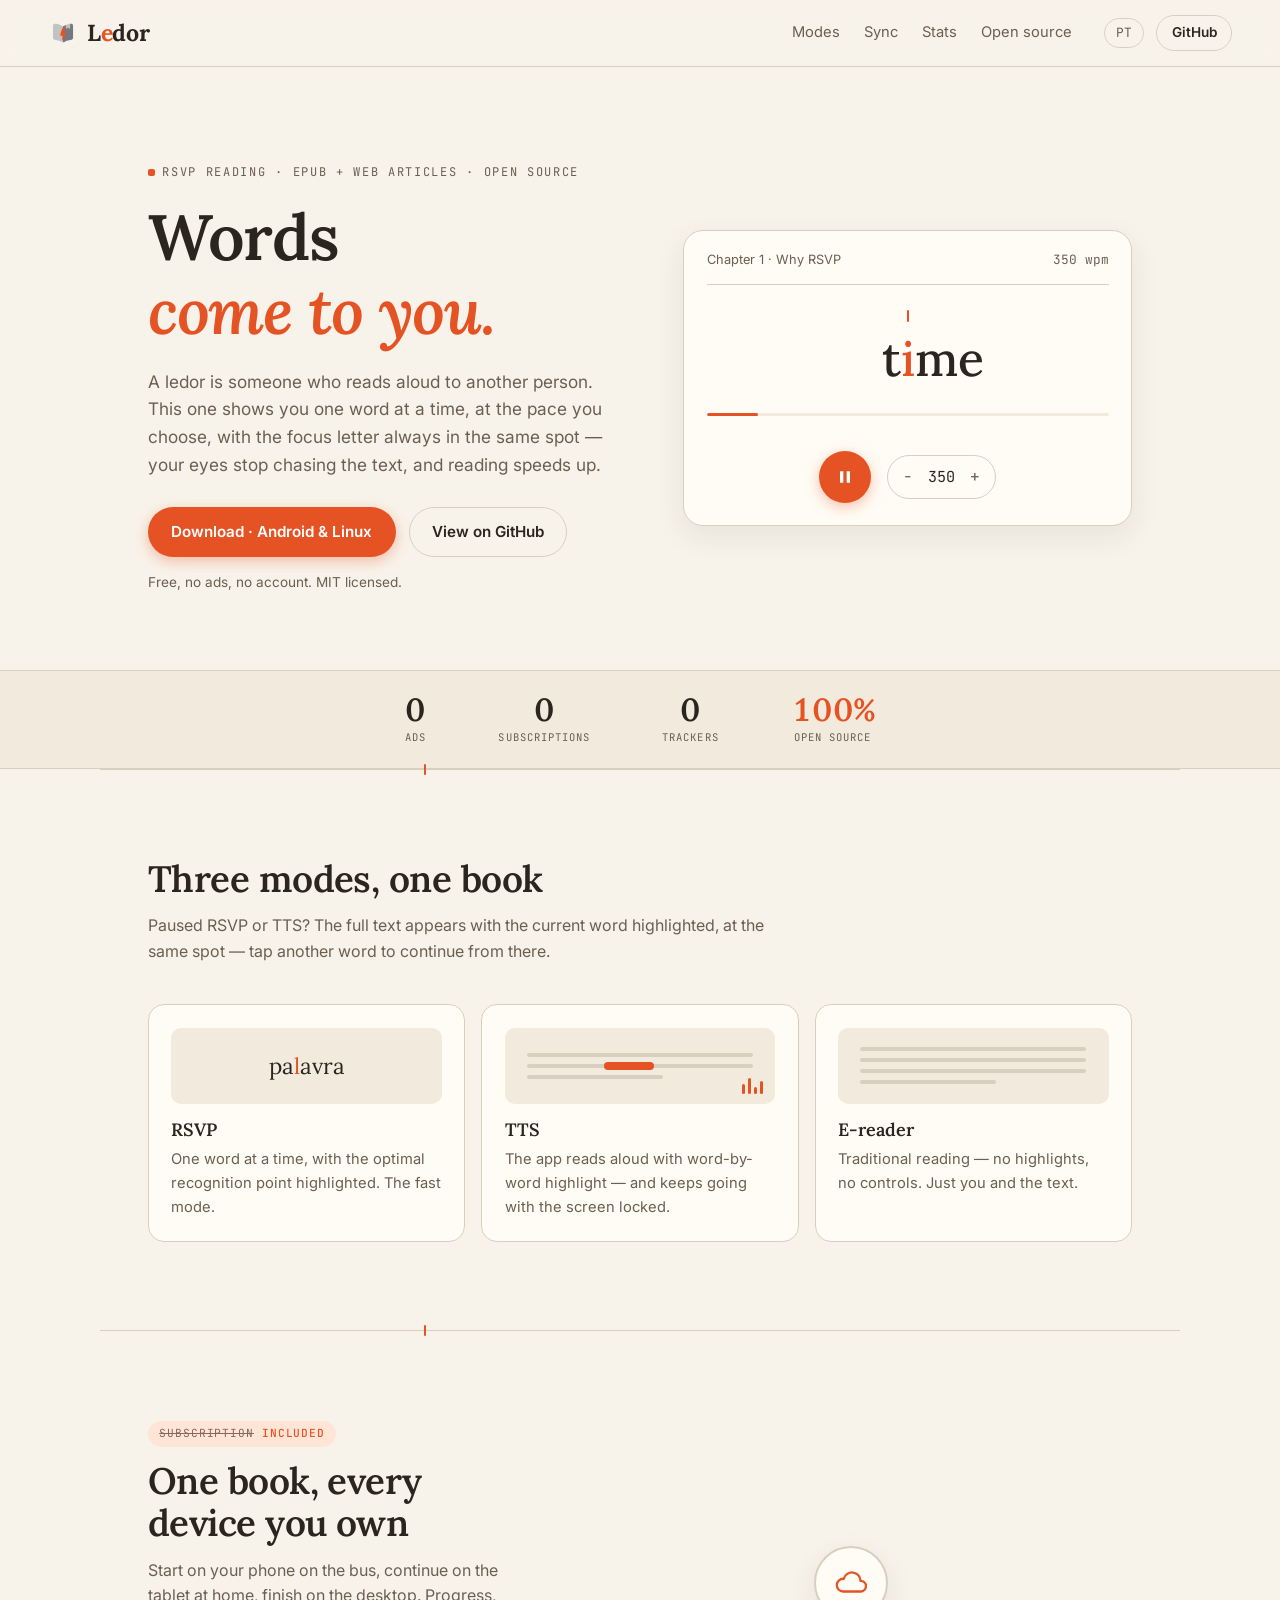
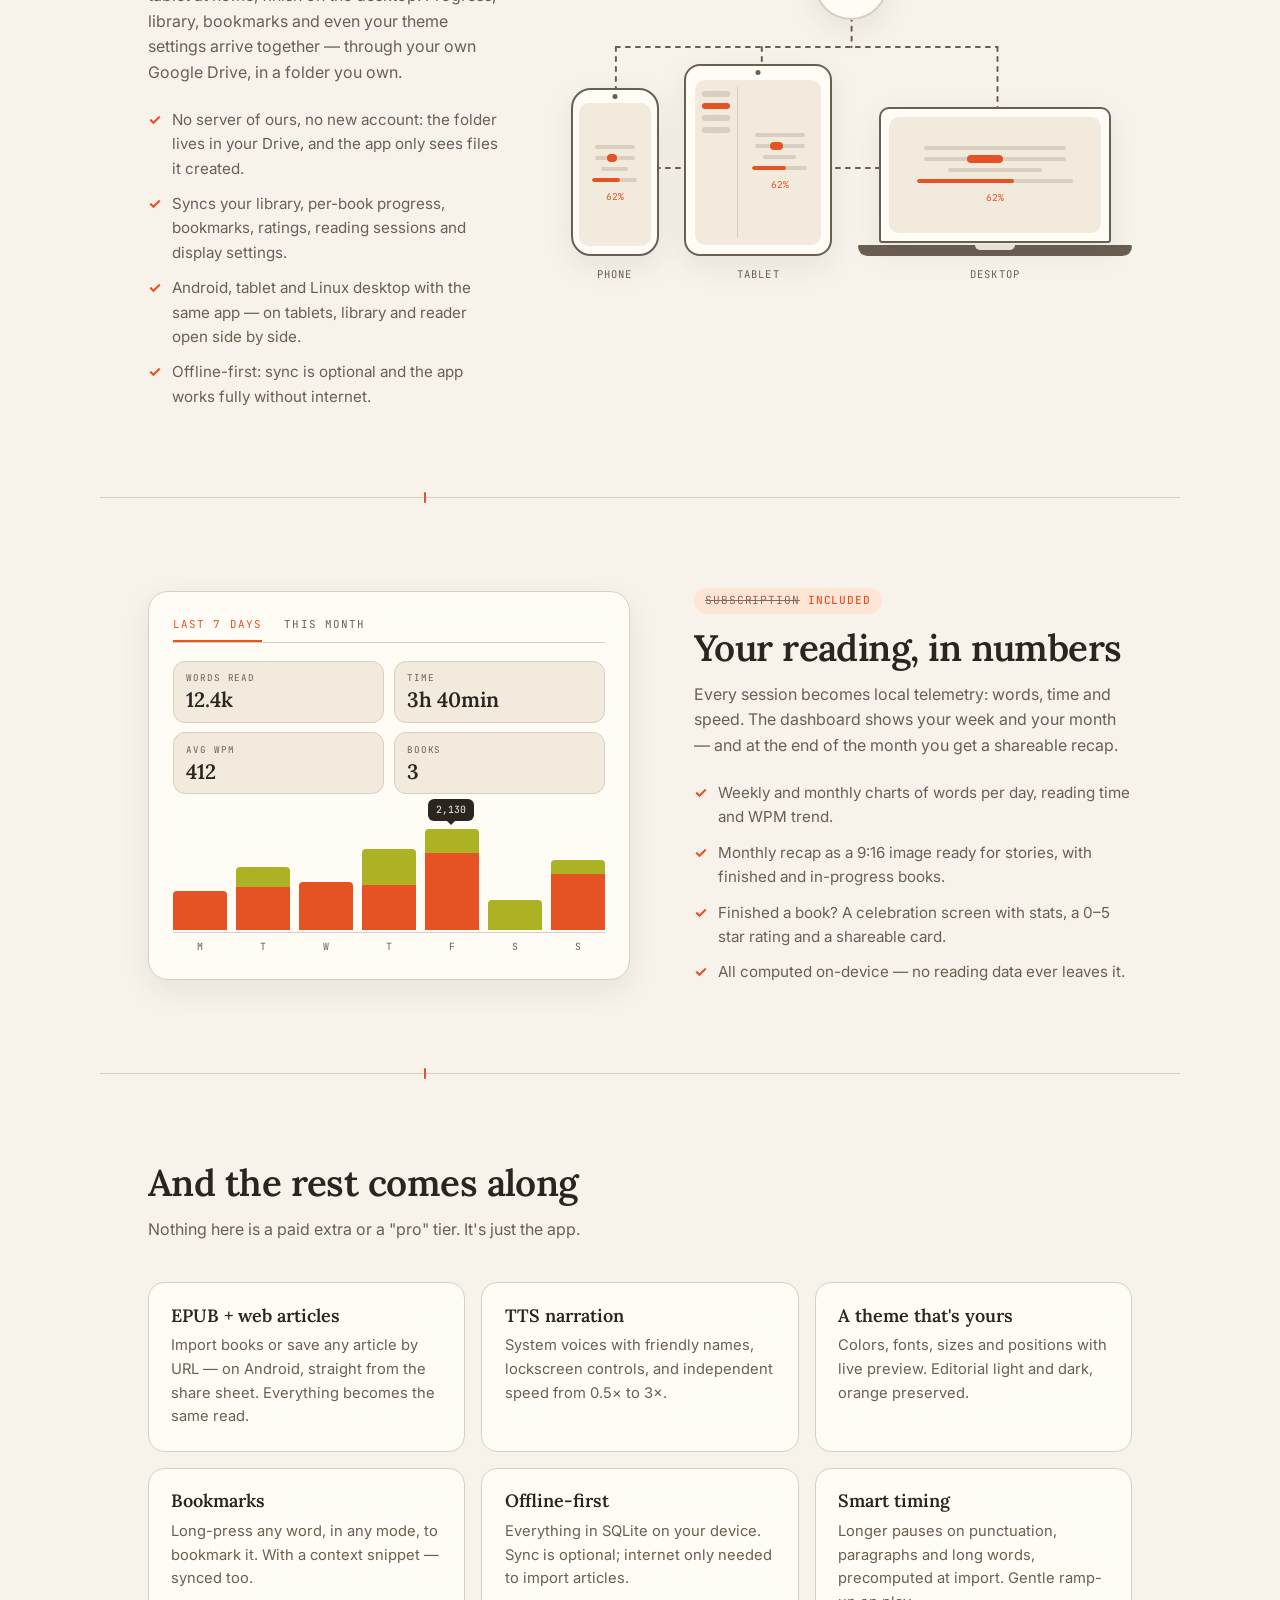
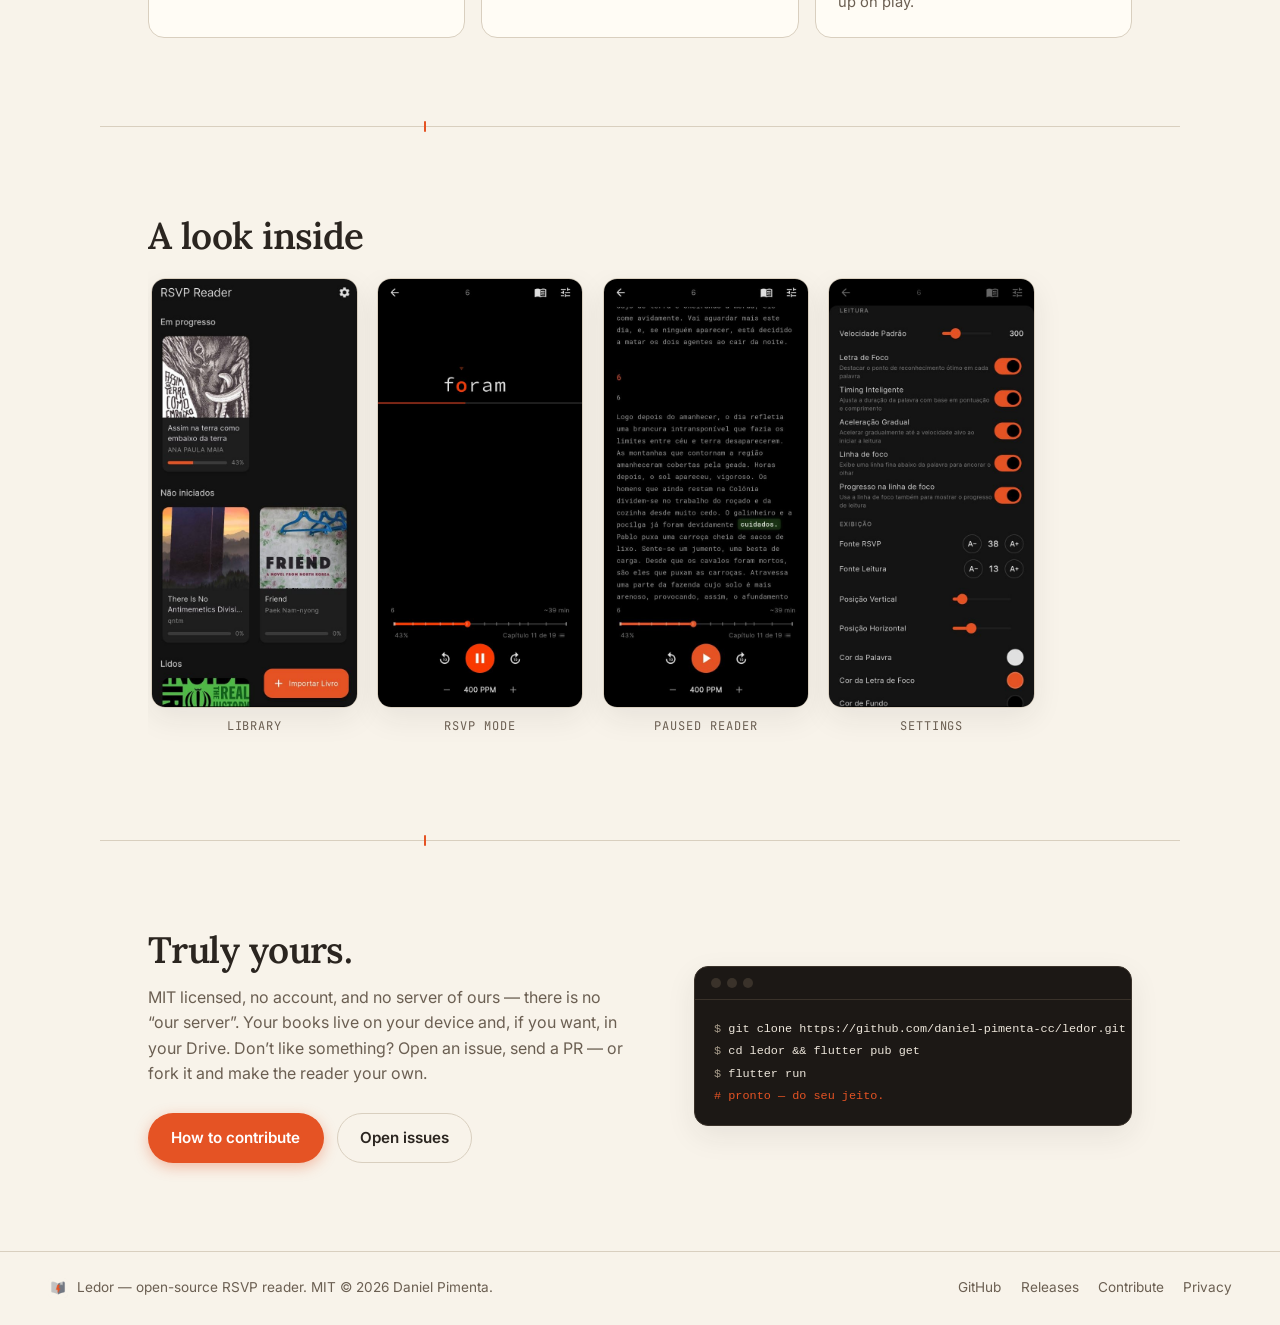
==== site/index.html @ d3babb55 "Drive sync nas builds de release + OAuth desktop próprio com landing page - release.yml injeta LEDOR" ====
<!DOCTYPE html>
<html lang="pt-BR">
<head>
  <meta charset="UTF-8">
  <meta name="viewport" content="width=device-width, initial-scale=1.0">
  <title>Ledor — as palavras vêm até você</title>
  <meta name="description" content="Leitor RSVP open source de EPUB e artigos web para Android e Linux. Sync entre aparelhos, estatísticas de leitura, TTS — grátis, MIT.">
  <meta property="og:title" content="Ledor — as palavras vêm até você">
  <meta property="og:description" content="Leitor RSVP open source de EPUB e artigos web. Sync, estatísticas, TTS — grátis, MIT.">
  <meta property="og:image" content="https://ledor.app/assets/rsvp-mode.jpg">
  <link rel="icon" type="image/png" href="assets/icon-192.png">
  <link rel="apple-touch-icon" href="assets/icon-192.png">
  <link rel="preconnect" href="https://fonts.googleapis.com">
  <link rel="preconnect" href="https://fonts.gstatic.com" crossorigin>
  <link href="https://fonts.googleapis.com/css2?family=Lora:ital,wght@0,400..700;1,400..700&family=Inter:wght@400..700&family=JetBrains+Mono:wght@400;500&display=swap" rel="stylesheet">
  <link rel="stylesheet" href="style.css">
</head>
<body>

<header class="nav">
  <a class="wordmark" href="#top" aria-label="Ledor">
    <img src="assets/icon-192.png" alt="" width="30" height="30">
    <span>L<span class="orp">e</span>dor</span>
  </a>
  <nav class="nav-links" aria-label="Seções">
    <a href="#modos" data-i18n="nav.modes">Modos</a>
    <a href="#sync" data-i18n="nav.sync">Sync</a>
    <a href="#stats" data-i18n="nav.stats">Estatísticas</a>
    <a href="#opensource" data-i18n="nav.oss">Open source</a>
  </nav>
  <div class="nav-actions">
    <button class="lang-toggle" id="lang-toggle" aria-label="Switch to English">EN</button>
    <a class="btn btn-ghost btn-sm" href="https://github.com/daniel-pimenta-cc/ledor">GitHub</a>
  </div>
</header>

<main id="top">

  <!-- ============ HERO ============ -->
  <section class="hero">
    <div class="hero-copy">
      <p class="eyebrow" data-i18n="hero.eyebrow">Leitura RSVP · EPUB + artigos web · código aberto</p>
      <h1 data-i18n-html="hero.title">As palavras <em>vêm até você.</em></h1>
      <p class="lead" data-i18n="hero.lead">Ledor é quem lê em voz alta para outra pessoa. Este aqui mostra uma palavra de cada vez, no ritmo que você escolher, com a letra de foco sempre no mesmo lugar — seus olhos param de perseguir o texto, e a leitura acelera.</p>
      <div class="cta-row">
        <a class="btn btn-primary" href="https://github.com/daniel-pimenta-cc/ledor/releases/latest" data-i18n="hero.download">Baixar · Android &amp; Linux</a>
        <a class="btn btn-ghost" href="https://github.com/daniel-pimenta-cc/ledor" data-i18n="hero.github">Ver no GitHub</a>
      </div>
      <p class="cta-note" data-i18n="hero.note">Grátis, sem anúncios, sem conta. Licença MIT.</p>
    </div>

    <div class="reader" aria-label="Demonstração de leitura RSVP">
      <div class="reader-top">
        <span data-i18n="reader.chapter">Capítulo 1 · Por que RSVP</span>
        <span class="reader-wpm mono"><span id="wpm-status">350</span> wpm</span>
      </div>
      <div class="word-stage">
        <div class="orp-tick" aria-hidden="true"></div>
        <div class="word" id="word" aria-live="off">
          <span class="w-pre">pala</span><span class="w-orp">v</span><span class="w-post">ras</span>
        </div>
        <div class="focus-line"><div class="focus-fill" id="focus-fill"></div></div>
      </div>
      <div class="reader-controls">
        <button class="play-btn" id="play-btn" aria-label="Pausar" data-playing="false">
          <svg class="ic-play" viewBox="0 0 24 24" width="20" height="20" aria-hidden="true"><path d="M8 5v14l11-7z" fill="currentColor"/></svg>
          <svg class="ic-pause" viewBox="0 0 24 24" width="20" height="20" aria-hidden="true"><path d="M6 5h4v14H6zM14 5h4v14h-4z" fill="currentColor"/></svg>
        </button>
        <div class="wpm-capsule mono">
          <button id="wpm-minus" aria-label="−25 wpm">−</button>
          <span id="wpm-value">350</span>
          <button id="wpm-plus" aria-label="+25 wpm">+</button>
        </div>
      </div>
    </div>
  </section>

  <div class="zero-strip" role="presentation">
    <div class="zero-item"><span class="zero-num">0</span><span class="zero-label mono" data-i18n="zero.1">anúncios</span></div>
    <div class="zero-item"><span class="zero-num">0</span><span class="zero-label mono" data-i18n="zero.2">assinaturas</span></div>
    <div class="zero-item"><span class="zero-num">0</span><span class="zero-label mono" data-i18n="zero.3">rastreadores</span></div>
    <div class="zero-item zero-hot"><span class="zero-num">100%</span><span class="zero-label mono" data-i18n="zero.4">código aberto</span></div>
  </div>

  <div class="orp-divider" aria-hidden="true"></div>

  <!-- ============ MODOS ============ -->
  <section id="modos" class="section">
    <h2 data-i18n="modes.title">Três modos, o mesmo livro</h2>
    <p class="section-lead" data-i18n="modes.lead">Pausou o RSVP ou o TTS? O texto completo aparece com a palavra atual destacada, no mesmo ponto — toque em outra palavra pra seguir dali.</p>
    <div class="grid grid-3">
      <div class="card">
        <div class="modeviz" aria-hidden="true"><span class="viz-word">pa<b>l</b>avra</span></div>
        <h3>RSVP</h3>
        <p data-i18n="modes.rsvp.d">Uma palavra por vez, com o ponto ótimo de reconhecimento em destaque. O modo rápido.</p>
      </div>
      <div class="card">
        <div class="modeviz" aria-hidden="true">
          <i class="viz-line"></i><i class="viz-line has-pill"></i><i class="viz-line short"></i>
          <span class="viz-eq"><i></i><i></i><i></i><i></i></span>
        </div>
        <h3>TTS</h3>
        <p data-i18n="modes.tts.d">O app lê em voz alta com highlight sincronizado palavra a palavra — e segue com a tela bloqueada.</p>
      </div>
      <div class="card">
        <div class="modeviz" aria-hidden="true">
          <i class="viz-line"></i><i class="viz-line"></i><i class="viz-line"></i><i class="viz-line short"></i>
        </div>
        <h3>E-reader</h3>
        <p data-i18n="modes.ereader.d">Leitura tradicional, sem destaques nem controles. Só você e o texto.</p>
      </div>
    </div>
  </section>

  <div class="orp-divider" aria-hidden="true"></div>

  <!-- ============ SYNC / MULTIPLATAFORMA ============ -->
  <section id="sync" class="section">
    <div class="split">
      <div class="split-copy">
        <span class="tag mono"><s data-i18n="tag.strike">assinatura</s> <em data-i18n="tag.rest">incluso</em></span>
        <h2 data-i18n="sync.h">Um livro, todos os seus aparelhos</h2>
        <p class="section-lead" data-i18n="sync.lead">Comece no celular no ônibus, continue no tablet em casa, termine no desktop. Progresso, biblioteca, marcadores e até suas configurações de tema chegam juntos — pelo seu Google Drive, numa pasta que é sua.</p>
        <ul class="checklist">
          <li data-i18n="sync.li1">Sem servidor nosso, sem conta nova: a pasta fica no seu Drive, e o app só enxerga arquivos que ele mesmo criou.</li>
          <li data-i18n="sync.li2">Sincroniza biblioteca, progresso por livro, marcadores, notas, sessões de leitura e configurações de exibição.</li>
          <li data-i18n="sync.li3">Android, tablet e Linux desktop com o mesmo app — em tablet, biblioteca e leitor abrem lado a lado.</li>
          <li data-i18n="sync.li4">Offline-first: o sync é opcional e o app funciona 100% sem internet.</li>
        </ul>
      </div>
      <div class="split-viz devices" aria-hidden="true">
        <div class="d-scene">
          <svg class="d-net" viewBox="0 0 100 100" preserveAspectRatio="none">
            <line x1="8" y1="30" x2="76" y2="30"/>
            <line x1="50" y1="21" x2="50" y2="30"/>
            <line x1="8" y1="30" x2="8" y2="47"/>
            <line x1="34" y1="30" x2="34" y2="40"/>
            <line x1="76" y1="30" x2="76" y2="56"/>
            <line x1="8" y1="66" x2="76" y2="66"/>
          </svg>
          <span class="d-hub">
            <svg class="d-cloud" viewBox="0 0 24 24" width="34" height="34"><path d="M19 18H6.5a4.5 4.5 0 1 1 .4-8.98A6 6 0 0 1 18.7 10.5 3.75 3.75 0 0 1 19 18z" fill="none" stroke="currentColor" stroke-width="1.6" stroke-linejoin="round"/></svg>
          </span>
          <div class="device-row">
            <div class="d-item">
              <div class="device device-phone">
                <i class="d-cam"></i>
                <div class="d-screen">
                  <i class="s-line"></i>
                  <i class="s-line hl"></i>
                  <i class="s-line short"></i>
                  <div class="d-progress"><i></i></div>
                  <span class="d-pct mono">62%</span>
                </div>
              </div>
              <span class="d-name mono" data-i18n="sync.d1">celular</span>
            </div>
            <div class="d-item">
              <div class="device device-tablet">
                <i class="d-cam"></i>
                <div class="d-screen d-split">
                  <div class="d-list"><i></i><i></i><i></i><i></i></div>
                  <div class="d-main">
                    <i class="s-line"></i>
                    <i class="s-line hl"></i>
                    <i class="s-line short"></i>
                    <div class="d-progress"><i></i></div>
                    <span class="d-pct mono">62%</span>
                  </div>
                </div>
              </div>
              <span class="d-name mono" data-i18n="sync.d2">tablet</span>
            </div>
            <div class="d-item">
              <div class="device device-laptop">
                <div class="d-screen">
                  <i class="s-line"></i>
                  <i class="s-line hl"></i>
                  <i class="s-line short"></i>
                  <div class="d-progress"><i></i></div>
                  <span class="d-pct mono">62%</span>
                </div>
              </div>
              <i class="d-base"></i>
              <span class="d-name mono" data-i18n="sync.d3">desktop</span>
            </div>
          </div>
        </div>
      </div>
    </div>
  </section>

  <div class="orp-divider" aria-hidden="true"></div>

  <!-- ============ READING STATS ============ -->
  <section id="stats" class="section">
    <div class="split split-flip">
      <div class="split-copy">
        <span class="tag mono"><s data-i18n="tag.strike">assinatura</s> <em data-i18n="tag.rest">incluso</em></span>
        <h2 data-i18n="stats.h">Sua leitura, em números</h2>
        <p class="section-lead" data-i18n="stats.lead">Cada sessão vira telemetria local: palavras, tempo e velocidade. O dashboard mostra sua semana e seu mês — e no fim do mês você ganha um recap compartilhável, estilo retrospectiva.</p>
        <ul class="checklist">
          <li data-i18n="stats.li1">Gráficos semanais e mensais de palavras por dia, tempo de leitura e tendência de WPM.</li>
          <li data-i18n="stats.li2">Recap mensal em imagem 9:16 pronta pra stories, com livros terminados e em andamento.</li>
          <li data-i18n="stats.li3">Terminou um livro? Tela de celebração com estatísticas, nota de 0 a 5 estrelas e card compartilhável.</li>
          <li data-i18n="stats.li4">Tudo calculado no aparelho — nenhum dado de leitura sai dele.</li>
        </ul>
      </div>
      <div class="split-viz statsviz" aria-hidden="true">
        <div class="sv-tabs mono">
          <span class="sv-tab active" data-i18n="stats.tab1">Últimos 7 dias</span>
          <span class="sv-tab" data-i18n="stats.tab2">Este mês</span>
        </div>
        <div class="sv-tiles">
          <div class="sv-tile"><span class="sv-label mono" data-i18n="stats.t1">Palavras lidas</span><span class="sv-value" data-i18n="stats.v1">12,4k</span></div>
          <div class="sv-tile"><span class="sv-label mono" data-i18n="stats.t2">Tempo</span><span class="sv-value">3h 40min</span></div>
          <div class="sv-tile"><span class="sv-label mono" data-i18n="stats.t3">WPM médio</span><span class="sv-value">412</span></div>
          <div class="sv-tile"><span class="sv-label mono" data-i18n="stats.t4">Livros</span><span class="sv-value">3</span></div>
        </div>
        <div class="chart">
          <span class="c-bubble mono" data-i18n="stats.peak">2.130</span>
          <i></i><i></i><i></i><i></i><i></i><i></i><i></i>
        </div>
        <div class="c-days mono">
          <span data-i18n="stats.day1">S</span><span data-i18n="stats.day2">T</span><span data-i18n="stats.day3">Q</span><span data-i18n="stats.day4">Q</span><span data-i18n="stats.day5">S</span><span data-i18n="stats.day6">S</span><span data-i18n="stats.day7">D</span>
        </div>
      </div>
    </div>
  </section>

  <div class="orp-divider" aria-hidden="true"></div>

  <!-- ============ RECURSOS ============ -->
  <section id="recursos" class="section">
    <h2 data-i18n="feat.title">E o resto vem junto</h2>
    <p class="section-lead" data-i18n="feat.lead">Nada aqui é extra pago ou "pro". É só o app.</p>
    <div class="grid grid-3">
      <div class="card">
        <h3 data-i18n="feat.import.t">EPUB + artigos web</h3>
        <p data-i18n="feat.import.d">Importe livros ou salve qualquer artigo por URL — no Android, direto pelo share sheet. Tudo vira a mesma leitura.</p>
      </div>
      <div class="card">
        <h3 data-i18n="feat.tts.t">Narração TTS</h3>
        <p data-i18n="feat.tts.d">Vozes do sistema com nomes amigáveis, controles na tela de bloqueio e velocidade independente de 0,5× a 3×.</p>
      </div>
      <div class="card">
        <h3 data-i18n="feat.theme.t">Tema totalmente seu</h3>
        <p data-i18n="feat.theme.d">Cores, fontes, tamanhos e posições com preview ao vivo. Claro e escuro editoriais, laranja preservado.</p>
      </div>
      <div class="card">
        <h3 data-i18n="feat.marks.t">Marcadores</h3>
        <p data-i18n="feat.marks.d">Segure qualquer palavra, em qualquer modo, para marcar. Com trecho de contexto — e sincronizados também.</p>
      </div>
      <div class="card">
        <h3 data-i18n="feat.offline.t">Offline-first</h3>
        <p data-i18n="feat.offline.d">Tudo em SQLite no seu aparelho. Sync é opcional; internet, só para importar artigos.</p>
      </div>
      <div class="card">
        <h3 data-i18n="feat.timing.t">Timing inteligente</h3>
        <p data-i18n="feat.timing.d">Pausas maiores em pontuação, parágrafos e palavras longas, pré-computadas no import. Ramp-up suave ao dar play.</p>
      </div>
    </div>
  </section>

  <div class="orp-divider" aria-hidden="true"></div>

  <!-- ============ TELAS ============ -->
  <section id="telas" class="section">
    <h2 data-i18n="shots.title">Por dentro</h2>
    <div class="shots">
      <figure>
        <img src="assets/library.jpg" alt="Tela da biblioteca do Ledor" loading="lazy" width="540" height="1130">
        <figcaption class="mono" data-i18n="shots.1">Biblioteca</figcaption>
      </figure>
      <figure>
        <img src="assets/rsvp-mode.jpg" alt="Modo RSVP com palavra única e letra de foco em laranja" loading="lazy" width="540" height="1130">
        <figcaption class="mono" data-i18n="shots.2">Modo RSVP</figcaption>
      </figure>
      <figure>
        <img src="assets/scroll-mode.jpg" alt="Texto completo com a palavra atual destacada" loading="lazy" width="540" height="1130">
        <figcaption class="mono" data-i18n="shots.3">Leitor pausado</figcaption>
      </figure>
      <figure>
        <img src="assets/settings.jpg" alt="Painel de configurações de exibição" loading="lazy" width="540" height="1130">
        <figcaption class="mono" data-i18n="shots.4">Configurações</figcaption>
      </figure>
    </div>
  </section>

  <div class="orp-divider" aria-hidden="true"></div>

  <!-- ============ OPEN SOURCE ============ -->
  <section id="opensource" class="section">
    <div class="oss">
      <div class="oss-copy">
        <h2 data-i18n="oss.title">É seu, de verdade.</h2>
        <p class="section-lead" data-i18n="oss.lead">Licença MIT, sem conta e sem servidor nosso — não existe “nosso servidor”. Seus livros ficam no seu aparelho e, se você quiser, no seu Drive. Não gostou de algo? Abra uma issue, mande um PR — ou faça um fork e deixe o leitor com a sua cara.</p>
        <div class="cta-row">
          <a class="btn btn-primary" href="https://github.com/daniel-pimenta-cc/ledor/blob/main/CONTRIBUTING.md" data-i18n="oss.contribute">Como contribuir</a>
          <a class="btn btn-ghost" href="https://github.com/daniel-pimenta-cc/ledor/issues" data-i18n="oss.issues">Issues abertas</a>
        </div>
      </div>
      <div class="terminal mono" aria-hidden="true">
        <div class="terminal-bar"><i></i><i></i><i></i></div>
        <pre><span class="t-dim">$</span> git clone https://github.com/daniel-pimenta-cc/ledor.git
<span class="t-dim">$</span> cd ledor &amp;&amp; flutter pub get
<span class="t-dim">$</span> flutter run
<span class="t-accent"># pronto — do seu jeito.</span></pre>
      </div>
    </div>
  </section>

</main>

<footer class="footer">
  <span class="footer-brand">
    <img src="assets/icon-192.png" alt="" width="20" height="20">
    <span data-i18n="footer.tagline">Ledor — leitor RSVP de código aberto. MIT © 2026 Daniel Pimenta.</span>
  </span>
  <nav class="footer-links" aria-label="Links">
    <a href="https://github.com/daniel-pimenta-cc/ledor">GitHub</a>
    <a href="https://github.com/daniel-pimenta-cc/ledor/releases" data-i18n="footer.releases">Releases</a>
    <a href="https://github.com/daniel-pimenta-cc/ledor/blob/main/CONTRIBUTING.md" data-i18n="footer.contribute">Contribuir</a>
    <a href="privacy/" data-i18n="footer.privacy">Privacidade</a>
  </nav>
</footer>

<script src="main.js"></script>
</body>
</html>
---- site/style.css ----
/* Ledor promo site — tokens espelham lib/core/theme/app_colors.dart */

:root {
  --paper: #F8F3EA;
  --surface: #FFFCF5;
  --surface-2: #F1EADD;
  --ink: #2B2520;
  --muted: #6B5F52;
  --line: #D9CFBF;
  --accent: #E55324;
  --accent-soft: #FFE5D6;
  --on-accent-soft: #3B1607;
  --shadow: 0 10px 30px rgba(43, 37, 32, 0.08);
}

@media (prefers-color-scheme: dark) {
  :root {
    --paper: #15120F;
    --surface: #1C1815;
    --surface-2: #241E19;
    --ink: #EDE6DB;
    --muted: #A69B8A;
    --line: #3A322A;
    --accent-soft: #472014;
    --on-accent-soft: #FFD9C8;
    --shadow: 0 10px 30px rgba(0, 0, 0, 0.35);
  }
}

* { margin: 0; padding: 0; box-sizing: border-box; }

html { scroll-behavior: smooth; }

body {
  font-family: 'Inter', system-ui, sans-serif;
  background: var(--paper);
  color: var(--ink);
  line-height: 1.6;
  -webkit-font-smoothing: antialiased;
}

.mono { font-family: 'JetBrains Mono', monospace; }

h1, h2, h3 { font-family: 'Lora', Georgia, serif; font-weight: 600; line-height: 1.15; }

a { color: inherit; }

:focus-visible { outline: 2px solid var(--accent); outline-offset: 3px; border-radius: 4px; }

/* ---------- nav ---------- */

.nav {
  position: sticky;
  top: 0;
  z-index: 10;
  display: flex;
  align-items: center;
  gap: 2rem;
  padding: 0.9rem clamp(1rem, 4vw, 3rem);
  background: color-mix(in srgb, var(--paper) 85%, transparent);
  backdrop-filter: blur(10px);
  border-bottom: 1px solid var(--line);
}

.wordmark {
  display: flex;
  align-items: center;
  gap: 0.55rem;
  font-family: 'Lora', Georgia, serif;
  font-weight: 700;
  font-size: 1.45rem;
  text-decoration: none;
  letter-spacing: -0.01em;
}

.wordmark img { display: block; }

.orp { color: var(--accent); }

.nav-links {
  display: flex;
  gap: 1.5rem;
  margin-left: auto;
}

.nav-links a {
  text-decoration: none;
  font-size: 0.92rem;
  color: var(--muted);
}

.nav-links a:hover { color: var(--ink); }

.nav-actions { display: flex; gap: 0.75rem; align-items: center; }

.lang-toggle {
  font-family: 'JetBrains Mono', monospace;
  font-size: 0.8rem;
  padding: 0.35rem 0.7rem;
  border: 1px solid var(--line);
  border-radius: 999px;
  background: transparent;
  color: var(--muted);
  cursor: pointer;
}

.lang-toggle:hover { color: var(--accent); border-color: var(--accent); }

/* ---------- buttons ---------- */

.btn {
  display: inline-block;
  padding: 0.75rem 1.4rem;
  border-radius: 999px;
  text-decoration: none;
  font-weight: 600;
  font-size: 0.95rem;
  border: 1px solid transparent;
  transition: transform 120ms ease, box-shadow 120ms ease;
}

.btn:hover { transform: translateY(-1px); }

.btn-primary {
  background: var(--accent);
  color: #fff;
  box-shadow: 0 4px 14px rgba(229, 83, 36, 0.35);
}

.btn-ghost { border-color: var(--line); color: var(--ink); }

.btn-ghost:hover { border-color: var(--accent); color: var(--accent); }

.btn-sm { padding: 0.4rem 0.9rem; font-size: 0.85rem; }

/* ---------- hero ---------- */

.hero {
  max-width: 1080px;
  margin: 0 auto;
  padding: clamp(3rem, 8vw, 6rem) clamp(1rem, 4vw, 3rem) clamp(3rem, 6vw, 5rem);
  display: grid;
  grid-template-columns: 1.05fr 1fr;
  gap: clamp(2rem, 5vw, 4rem);
  align-items: center;
}

.eyebrow {
  font-family: 'JetBrains Mono', monospace;
  font-size: 0.75rem;
  text-transform: uppercase;
  letter-spacing: 0.14em;
  color: var(--muted);
  margin-bottom: 1.2rem;
}

.eyebrow::before {
  content: "";
  display: inline-block;
  width: 0.6em;
  height: 0.6em;
  border-radius: 2px;
  background: var(--accent);
  margin-right: 0.6em;
  vertical-align: baseline;
}

.hero h1 {
  font-size: clamp(2.5rem, 6vw, 4rem);
  letter-spacing: -0.02em;
  margin-bottom: 1.2rem;
  text-wrap: balance;
}

.hero h1 em { font-style: italic; color: var(--accent); }

.lead { font-size: 1.08rem; color: var(--muted); max-width: 34rem; }

.cta-row { display: flex; gap: 0.8rem; flex-wrap: wrap; margin-top: 1.8rem; }

.cta-note {
  font-size: 0.85rem;
  color: var(--muted);
  margin-top: 0.9rem;
}

/* ---------- reader demo ---------- */

.reader {
  background: var(--surface);
  border: 1px solid var(--line);
  border-radius: 20px;
  box-shadow: var(--shadow);
  padding: 1.2rem 1.4rem 1.4rem;
}

.reader-top {
  display: flex;
  justify-content: space-between;
  align-items: baseline;
  font-size: 0.8rem;
  color: var(--muted);
  border-bottom: 1px solid var(--line);
  padding-bottom: 0.8rem;
}

.reader-wpm { font-variant-numeric: tabular-nums; }

.word-stage {
  position: relative;
  padding: 3rem 0 0;
  margin-bottom: 2.2rem;
}

.orp-tick {
  position: absolute;
  top: 1.6rem;
  left: 50%;
  transform: translateX(-50%);
  width: 2px;
  height: 12px;
  background: var(--accent);
  border-radius: 1px;
}

.word {
  display: grid;
  grid-template-columns: 1fr auto 1fr;
  font-family: 'Lora', Georgia, serif;
  font-weight: 500;
  font-size: clamp(2.2rem, 4.5vw, 3rem);
  line-height: 1.1;
  min-height: 1.2em;
  white-space: pre;
}

.w-pre { text-align: right; }
.w-orp { color: var(--accent); }
.w-post { text-align: left; }

.focus-line {
  height: 3px;
  margin-top: 1.4rem;
  background: var(--surface-2);
  border-radius: 999px;
  overflow: hidden;
}

.focus-fill {
  height: 100%;
  width: 0%;
  background: var(--accent);
  border-radius: 999px;
}

.reader-controls {
  display: flex;
  align-items: center;
  justify-content: center;
  gap: 1rem;
}

.play-btn {
  width: 52px;
  height: 52px;
  border-radius: 50%;
  border: none;
  background: var(--accent);
  color: #fff;
  cursor: pointer;
  display: grid;
  place-items: center;
  box-shadow: 0 4px 14px rgba(229, 83, 36, 0.35);
}

.play-btn:hover { filter: brightness(1.08); }

.play-btn[data-playing="true"] .ic-play { display: none; }
.play-btn[data-playing="false"] .ic-pause { display: none; }

.wpm-capsule {
  display: flex;
  align-items: center;
  border: 1px solid var(--line);
  border-radius: 999px;
  overflow: hidden;
}

.wpm-capsule button {
  font: inherit;
  background: transparent;
  border: none;
  color: var(--muted);
  padding: 0.5rem 0.9rem;
  cursor: pointer;
  font-size: 1rem;
}

.wpm-capsule button:hover { color: var(--accent); background: var(--surface-2); }

.wpm-capsule span {
  min-width: 3.2ch;
  text-align: center;
  font-size: 0.95rem;
  font-variant-numeric: tabular-nums;
}

/* ---------- zero strip ---------- */

.zero-strip {
  display: flex;
  justify-content: center;
  gap: clamp(1.5rem, 6vw, 4.5rem);
  flex-wrap: wrap;
  padding: 1.4rem clamp(1rem, 4vw, 3rem);
  background: var(--surface-2);
  border-top: 1px solid var(--line);
  border-bottom: 1px solid var(--line);
}

.zero-item {
  display: flex;
  flex-direction: column;
  align-items: center;
  gap: 0.2rem;
}

.zero-num {
  font-family: 'Lora', Georgia, serif;
  font-weight: 600;
  font-size: clamp(1.4rem, 2.6vw, 2rem);
  line-height: 1;
  font-variant-numeric: tabular-nums;
}

.zero-label {
  font-size: 0.66rem;
  color: var(--muted);
  letter-spacing: 0.1em;
  text-transform: uppercase;
}

.zero-hot .zero-num { color: var(--accent); }

/* ---------- dividers: focus line com tick no ORP (~30%) ---------- */

.orp-divider {
  max-width: 1080px;
  margin: 0 auto;
  height: 1px;
  background: var(--line);
  position: relative;
}

.orp-divider::after {
  content: "";
  position: absolute;
  left: 30%;
  top: -5px;
  width: 2px;
  height: 11px;
  background: var(--accent);
  border-radius: 1px;
}

/* ---------- sections ---------- */

.section {
  max-width: 1080px;
  margin: 0 auto;
  padding: clamp(3rem, 7vw, 5.5rem) clamp(1rem, 4vw, 3rem);
}

.section h2 {
  font-size: clamp(1.7rem, 3.5vw, 2.3rem);
  letter-spacing: -0.015em;
  margin-bottom: 0.8rem;
}

.section-lead { color: var(--muted); max-width: 40rem; margin-bottom: 2.5rem; }

.grid { display: grid; gap: 1rem; }

.grid-3 { grid-template-columns: repeat(3, 1fr); }

.grid-4 { grid-template-columns: repeat(4, 1fr); }

.card {
  background: var(--surface);
  border: 1px solid var(--line);
  border-radius: 16px;
  padding: 1.4rem;
  transition: border-color 150ms ease, transform 150ms ease;
}

.card:hover { border-color: var(--accent); transform: translateY(-2px); }

.card h3 { font-size: 1.12rem; margin-bottom: 0.5rem; }

.card p { font-size: 0.92rem; color: var(--muted); }

.tag {
  display: inline-block;
  font-size: 0.7rem;
  text-transform: uppercase;
  letter-spacing: 0.08em;
  background: var(--accent-soft);
  color: var(--on-accent-soft);
  border-radius: 999px;
  padding: 0.25rem 0.7rem;
  margin-bottom: 0.8rem;
}

.tag s { opacity: 0.6; }

.tag em { font-style: normal; color: var(--accent); font-weight: 500; }

/* ---------- mode viz ---------- */

.modeviz {
  height: 76px;
  background: var(--surface-2);
  border-radius: 10px;
  margin-bottom: 1rem;
  display: flex;
  flex-direction: column;
  justify-content: center;
  align-items: center;
  gap: 7px;
  padding: 0 1.4rem;
  position: relative;
}

.viz-word {
  font-family: 'Lora', Georgia, serif;
  font-size: 1.4rem;
}

.viz-word b { color: var(--accent); font-weight: inherit; }

.viz-line {
  display: block;
  width: 100%;
  height: 4px;
  border-radius: 999px;
  background: var(--line);
}

.viz-line.short { width: 60%; align-self: flex-start; }

.viz-line.has-pill { position: relative; }

.viz-line.has-pill::after {
  content: "";
  position: absolute;
  left: 34%;
  top: -2px;
  width: 22%;
  height: 8px;
  border-radius: 999px;
  background: var(--accent);
}

.viz-eq {
  position: absolute;
  right: 12px;
  bottom: 10px;
  display: flex;
  gap: 3px;
  align-items: flex-end;
  height: 16px;
}

.viz-eq i {
  width: 3px;
  border-radius: 2px;
  background: var(--accent);
  animation: eq 1s ease-in-out infinite alternate;
}

.viz-eq i:nth-child(1) { height: 60%; animation-delay: 0ms; }
.viz-eq i:nth-child(2) { height: 100%; animation-delay: 150ms; }
.viz-eq i:nth-child(3) { height: 45%; animation-delay: 300ms; }
.viz-eq i:nth-child(4) { height: 80%; animation-delay: 450ms; }

@keyframes eq { from { transform: scaleY(0.5); } to { transform: scaleY(1); } }

/* ---------- split sections (sync, stats) ---------- */

.split {
  display: grid;
  grid-template-columns: 1.1fr 1fr;
  gap: clamp(2rem, 5vw, 4rem);
  align-items: center;
}

.split .section-lead { margin-bottom: 1.4rem; }

.split-flip .split-viz { order: -1; }

.checklist {
  list-style: none;
  display: grid;
  gap: 0.7rem;
}

.checklist li {
  font-size: 0.95rem;
  color: var(--muted);
  padding-left: 1.5rem;
  position: relative;
}

.checklist li::before {
  content: "✓";
  position: absolute;
  left: 0;
  color: var(--accent);
  font-weight: 700;
}

/* três aparelhos, mesmo progresso — nuvem (Drive) conectada por stub tracejado */

/* cena: nuvem no topo + leque tracejado até o centro de cada device
   (overshoot das linhas fica escondido atrás dos cascos opacos) */
.d-scene {
  position: relative;
  width: fit-content;
  margin: 0 auto;
  display: flex;
  flex-direction: column;
  align-items: center;
  gap: 18px;
}

.d-net {
  position: absolute;
  inset: 0;
  width: 100%;
  height: 100%;
}

.d-net line {
  stroke: var(--muted);
  stroke-width: 2;
  stroke-dasharray: 4 6;
  stroke-linecap: round;
  vector-effect: non-scaling-stroke;
}

.d-hub {
  width: 74px;
  height: 74px;
  border-radius: 50%;
  border: 2px solid var(--line);
  background: var(--surface);
  box-shadow: var(--shadow);
  display: grid;
  place-items: center;
  position: relative;
  margin-bottom: 26px;
}

.d-cloud {
  display: block;
  color: var(--accent);
}

.device-row {
  display: flex;
  align-items: flex-end;
  justify-content: center;
  gap: 1.6rem;
  position: relative;
}

.d-item {
  display: flex;
  flex-direction: column;
  align-items: center;
  gap: 0.6rem;
}

.d-name {
  font-size: 0.66rem;
  color: var(--muted);
  letter-spacing: 0.1em;
  text-transform: uppercase;
}

/* casco: bezel escuro com tela clara dentro */
.device {
  position: relative;
  background: var(--surface);
  border: 2px solid var(--muted);
  box-shadow: var(--shadow);
  display: flex;
  flex-direction: column;
}

.device-phone {
  width: 88px;
  height: 168px;
  border-radius: 20px;
  padding: 13px 6px 8px;
}

.device-tablet {
  width: 148px;
  height: 192px;
  border-radius: 16px;
  padding: 14px 9px 9px;
}

.device-laptop {
  width: 232px;
  height: 136px;
  border-radius: 10px 10px 3px 3px;
  padding: 8px;
}

/* base do notebook: mais larga que a tela, com entalhe central */
.d-base {
  display: block;
  width: 274px;
  height: 11px;
  margin-top: -8px;
  background: var(--muted);
  border-radius: 2px 2px 12px 12px;
}

.d-base::after {
  content: "";
  display: block;
  width: 40px;
  height: 5px;
  margin: 0 auto;
  background: var(--surface-2);
  border-radius: 0 0 6px 6px;
}

.d-cam {
  position: absolute;
  top: 4px;
  left: 50%;
  transform: translateX(-50%);
  width: 5px;
  height: 5px;
  border-radius: 50%;
  background: var(--muted);
}

.d-screen {
  flex: 1;
  min-height: 0;
  background: var(--surface-2);
  border-radius: 10px;
  display: flex;
  flex-direction: column;
  align-items: center;
  justify-content: center;
  gap: 7px;
  padding: 8px;
  overflow: hidden;
}

.s-line {
  display: block;
  width: 72%;
  height: 4px;
  border-radius: 999px;
  background: var(--line);
}

.s-line.short { width: 48%; }

/* linha "atual" com highlight na posição do ORP (~30%) */
.s-line.hl { position: relative; }

.s-line.hl::after {
  content: "";
  position: absolute;
  left: 30%;
  top: -2px;
  height: 8px;
  width: 26%;
  border-radius: 999px;
  background: var(--accent);
}

.d-progress {
  width: 80%;
  height: 4px;
  border-radius: 999px;
  background: var(--line);
  overflow: hidden;
}

.d-progress i {
  display: block;
  height: 100%;
  width: 62%;
  border-radius: 999px;
  background: var(--accent);
}

.d-pct {
  font-size: 0.6rem;
  color: var(--accent);
}

/* tablet: split-view biblioteca + leitor */
.d-split {
  flex-direction: row;
  align-items: stretch;
  gap: 7px;
  padding: 7px;
}

.d-list {
  width: 32%;
  border-right: 1px solid var(--line);
  padding: 4px 7px 0 0;
  display: flex;
  flex-direction: column;
  gap: 6px;
}

.d-list i {
  height: 6px;
  border-radius: 3px;
  background: var(--line);
}

.d-list i:nth-child(2) { background: var(--accent); }

.d-main {
  flex: 1;
  display: flex;
  flex-direction: column;
  align-items: center;
  justify-content: center;
  gap: 7px;
}

/* mini dashboard — espelha a tela de stats do app (tabs + tiles + chart empilhado) */

.statsviz {
  --book2: hsl(62 66% 42%);
  background: var(--surface);
  border: 1px solid var(--line);
  border-radius: 20px;
  box-shadow: var(--shadow);
  padding: 1.5rem;
}

.sv-tabs {
  display: flex;
  gap: 1.4rem;
  border-bottom: 1px solid var(--line);
  margin-bottom: 1.1rem;
  font-size: 0.68rem;
  text-transform: uppercase;
  letter-spacing: 0.1em;
}

.sv-tab {
  padding-bottom: 0.55rem;
  color: var(--muted);
}

.sv-tab.active {
  color: var(--accent);
  box-shadow: inset 0 -2px 0 var(--accent);
}

.sv-tiles {
  display: grid;
  grid-template-columns: 1fr 1fr;
  gap: 0.6rem;
  margin-bottom: 1.3rem;
}

.sv-tile {
  background: var(--surface-2);
  border: 1px solid var(--line);
  border-radius: 12px;
  padding: 0.6rem 0.75rem;
  display: flex;
  flex-direction: column;
  gap: 2px;
}

.sv-label {
  font-size: 0.58rem;
  text-transform: uppercase;
  letter-spacing: 0.1em;
  color: var(--muted);
}

.sv-value {
  font-family: 'Lora', Georgia, serif;
  font-weight: 600;
  font-size: 1.3rem;
  line-height: 1.15;
}

.chart {
  display: flex;
  align-items: flex-end;
  gap: 9px;
  height: 118px;
  border-bottom: 1px solid var(--line);
  padding-bottom: 2px;
  position: relative;
}

/* barras empilhadas: laranja = livro 1, oliva = livro 2 (paleta do app gira o matiz) */
.chart i {
  flex: 1;
  border-radius: 4px 4px 0 0;
  background: var(--accent);
}

.chart i:nth-of-type(1) { height: 34%; }
.chart i:nth-of-type(2) { height: 55%; background: linear-gradient(to top, var(--accent) 0 68%, var(--book2) 68% 100%); }
.chart i:nth-of-type(3) { height: 42%; }
.chart i:nth-of-type(4) { height: 70%; background: linear-gradient(to top, var(--accent) 0 55%, var(--book2) 55% 100%); }
.chart i:nth-of-type(5) { height: 88%; background: linear-gradient(to top, var(--accent) 0 76%, var(--book2) 76% 100%); }
.chart i:nth-of-type(6) { height: 26%; background: var(--book2); }
.chart i:nth-of-type(7) { height: 61%; background: linear-gradient(to top, var(--accent) 0 80%, var(--book2) 80% 100%); }

/* tooltip do fl_chart */
.c-bubble {
  position: absolute;
  left: 64.3%;
  top: -16px;
  transform: translateX(-50%);
  background: var(--ink);
  color: var(--paper);
  font-size: 0.62rem;
  padding: 3px 8px;
  border-radius: 6px;
  white-space: nowrap;
}

.c-bubble::after {
  content: "";
  position: absolute;
  top: 100%;
  left: 50%;
  transform: translateX(-50%);
  border: 4px solid transparent;
  border-top-color: var(--ink);
}

.c-days {
  display: flex;
  gap: 9px;
  margin-top: 6px;
}

.c-days span {
  flex: 1;
  text-align: center;
  font-size: 0.62rem;
  color: var(--muted);
}

/* ---------- screenshots ---------- */

.shots {
  display: flex;
  gap: 1.2rem;
  overflow-x: auto;
  padding: 0.5rem 0.2rem 1rem;
  scroll-snap-type: x mandatory;
}

.shots figure { scroll-snap-align: start; flex-shrink: 0; }

.shots img {
  height: 430px;
  width: auto;
  border-radius: 14px;
  border: 1px solid var(--line);
  box-shadow: var(--shadow);
  display: block;
}

.shots figcaption {
  font-size: 0.75rem;
  color: var(--muted);
  text-align: center;
  margin-top: 0.6rem;
  text-transform: uppercase;
  letter-spacing: 0.08em;
}

/* ---------- open source ---------- */

.oss {
  display: grid;
  grid-template-columns: 1.1fr 1fr;
  gap: clamp(2rem, 5vw, 4rem);
  align-items: center;
}

.oss .section-lead { margin-bottom: 0; }

.oss .cta-row { margin-top: 1.6rem; }

.terminal {
  background: #1C1815;
  color: #EDE6DB;
  border-radius: 14px;
  border: 1px solid #3A322A;
  box-shadow: var(--shadow);
  overflow: hidden;
}

.terminal-bar {
  display: flex;
  gap: 6px;
  padding: 0.7rem 1rem;
  border-bottom: 1px solid #3A322A;
}

.terminal-bar i {
  width: 10px;
  height: 10px;
  border-radius: 50%;
  background: #3A322A;
}

.terminal pre {
  padding: 1.1rem 1.2rem;
  font-size: 0.74rem;
  line-height: 1.9;
  overflow-x: auto;
}

.t-dim { color: #A69B8A; }

.t-accent { color: #E55324; }

/* ---------- footer ---------- */

.footer {
  border-top: 1px solid var(--line);
  padding: 1.6rem clamp(1rem, 4vw, 3rem);
  display: flex;
  justify-content: space-between;
  align-items: center;
  gap: 1rem;
  flex-wrap: wrap;
  font-size: 0.85rem;
  color: var(--muted);
}

.footer-brand {
  display: flex;
  align-items: center;
  gap: 0.55rem;
}

.footer-brand img { display: block; }

.footer-links { display: flex; gap: 1.2rem; }

.footer-links a { color: var(--muted); text-decoration: none; }

.footer-links a:hover { color: var(--accent); }

@media (prefers-reduced-motion: reduce) {
  html { scroll-behavior: auto; }
  .viz-eq i { animation: none; }
  .btn, .card { transition: none; }
}

/* ---------- responsive ---------- */

@media (max-width: 960px) {
  .grid-4 { grid-template-columns: repeat(2, 1fr); }
  .grid-3 { grid-template-columns: repeat(2, 1fr); }
}

@media (max-width: 860px) {
  .hero { grid-template-columns: 1fr; }
  .oss { grid-template-columns: 1fr; }
  .split { grid-template-columns: 1fr; }
  .split-flip .split-viz { order: 0; }
  .nav-links { display: none; }
  .nav-actions { margin-left: auto; }
}

@media (max-width: 560px) {
  .device-row { gap: 1rem; }
  .device-phone { width: 72px; height: 138px; padding: 11px 5px 6px; }
  .device-tablet { width: 114px; height: 152px; padding: 12px 7px 7px; }
  .device-laptop { width: 176px; height: 106px; padding: 6px; }
  .d-base { width: 208px; height: 9px; margin-top: -6px; }
}

@media (max-width: 420px) {
  .d-item:has(.device-tablet) { display: none; }
  /* sem o tablet, some o stub que descia nele */
  .d-net line:nth-child(4) { visibility: hidden; }
}

@media (max-width: 560px) {
  .grid-3, .grid-4 { grid-template-columns: 1fr; }
  .shots img { height: 340px; }
  .word { font-size: 1.9rem; }
}
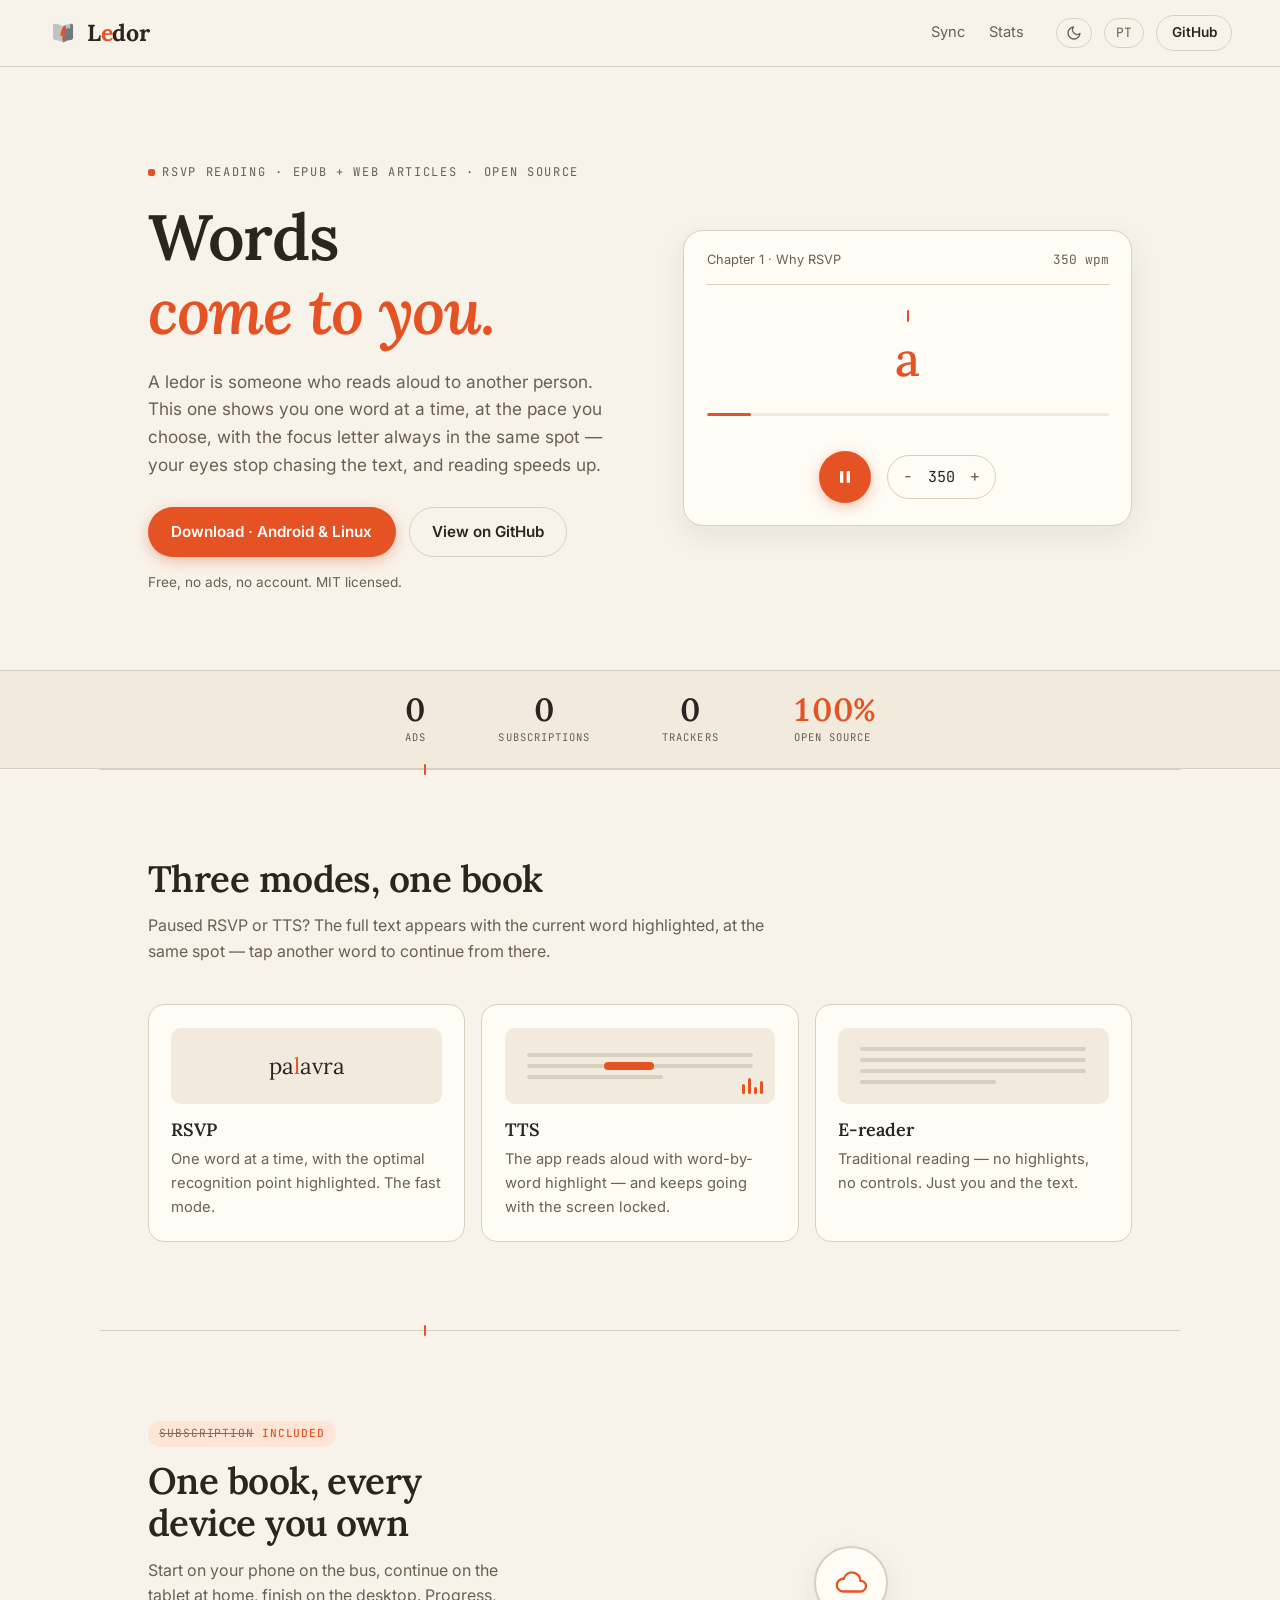
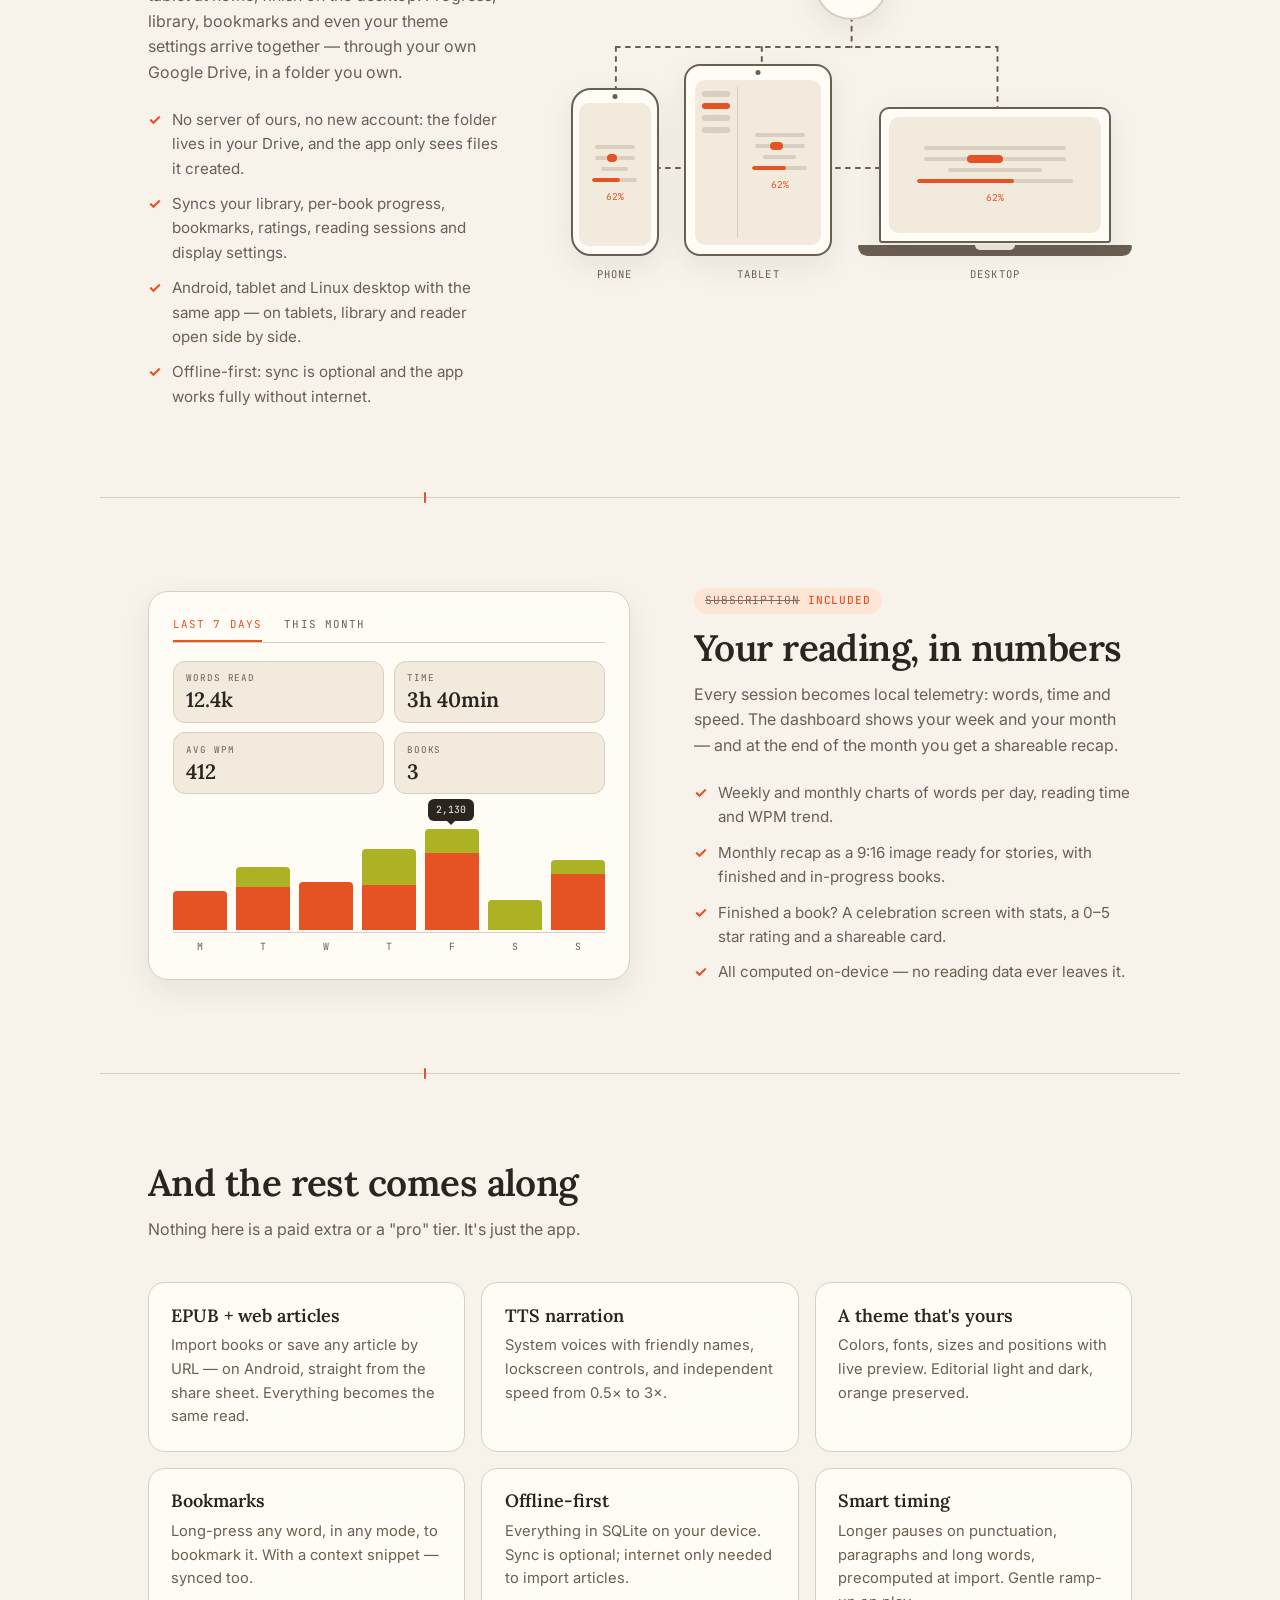
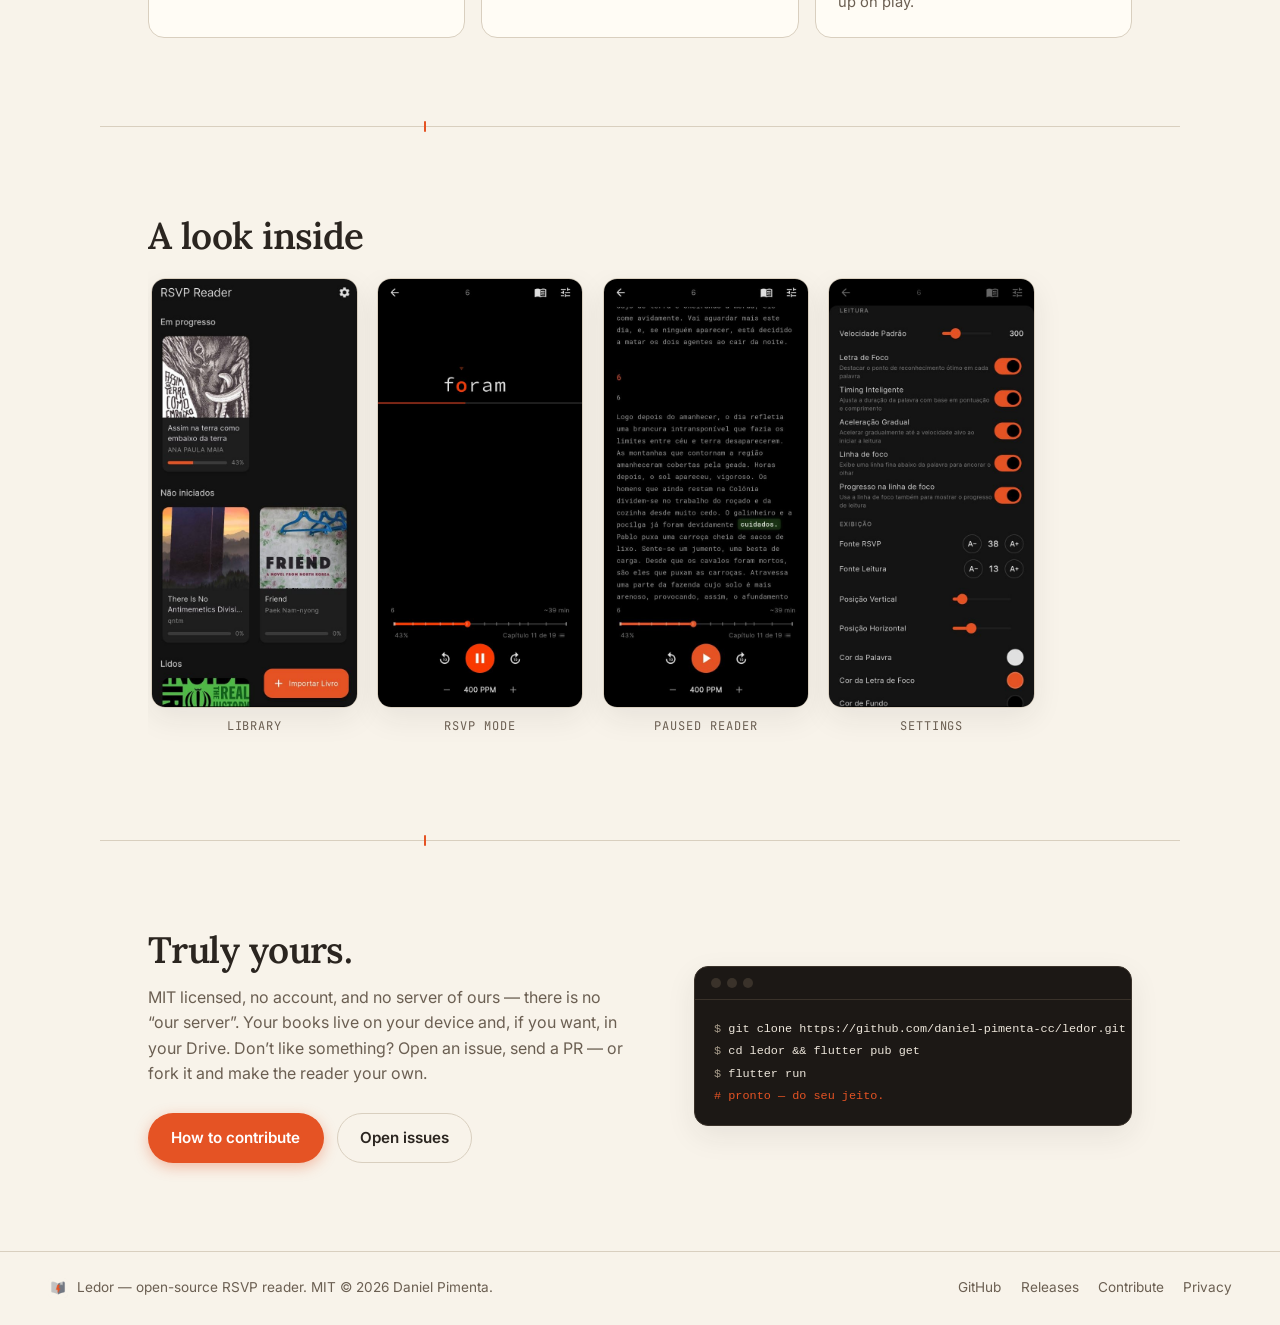
==== commit e7614936: "Add dark/light theme toggle and trim topbar nav to sync and stats" ====
--- a/site/index.html
+++ b/site/index.html
@@ -13,6 +13,13 @@
   <link rel="preconnect" href="https://fonts.googleapis.com">
   <link rel="preconnect" href="https://fonts.gstatic.com" crossorigin>
   <link href="https://fonts.googleapis.com/css2?family=Lora:ital,wght@0,400..700;1,400..700&family=Inter:wght@400..700&family=JetBrains+Mono:wght@400;500&display=swap" rel="stylesheet">
+  <script>
+    (function () {
+      var t = localStorage.getItem('ledor-theme');
+      if (!t) t = matchMedia('(prefers-color-scheme: dark)').matches ? 'dark' : 'light';
+      document.documentElement.setAttribute('data-theme', t);
+    })();
+  </script>
   <link rel="stylesheet" href="style.css">
 </head>
 <body>
@@ -23,12 +30,14 @@
     <span>L<span class="orp">e</span>dor</span>
   </a>
   <nav class="nav-links" aria-label="Seções">
-    <a href="#modos" data-i18n="nav.modes">Modos</a>
     <a href="#sync" data-i18n="nav.sync">Sync</a>
     <a href="#stats" data-i18n="nav.stats">Estatísticas</a>
-    <a href="#opensource" data-i18n="nav.oss">Open source</a>
   </nav>
   <div class="nav-actions">
+    <button class="theme-toggle" id="theme-toggle" aria-label="Switch to dark theme">
+      <svg class="ic-moon" viewBox="0 0 24 24" width="16" height="16" fill="none" stroke="currentColor" stroke-width="2" stroke-linecap="round" stroke-linejoin="round" aria-hidden="true"><path d="M21 12.79A9 9 0 1 1 11.21 3 7 7 0 0 0 21 12.79z"/></svg>
+      <svg class="ic-sun" viewBox="0 0 24 24" width="16" height="16" fill="none" stroke="currentColor" stroke-width="2" stroke-linecap="round" stroke-linejoin="round" aria-hidden="true"><circle cx="12" cy="12" r="4"/><path d="M12 2v2M12 20v2M4.93 4.93l1.41 1.41M17.66 17.66l1.41 1.41M2 12h2M20 12h2M4.93 19.07l1.41-1.41M17.66 6.34l1.41-1.41"/></svg>
+    </button>
     <button class="lang-toggle" id="lang-toggle" aria-label="Switch to English">EN</button>
     <a class="btn btn-ghost btn-sm" href="https://github.com/daniel-pimenta-cc/ledor">GitHub</a>
   </div>
--- a/site/style.css
+++ b/site/style.css
@@ -1,6 +1,7 @@
 /* Ledor promo site — tokens espelham lib/core/theme/app_colors.dart */
 
-:root {
+:root,
+:root[data-theme="light"] {
   --paper: #F8F3EA;
   --surface: #FFFCF5;
   --surface-2: #F1EADD;
@@ -13,8 +14,20 @@
   --shadow: 0 10px 30px rgba(43, 37, 32, 0.08);
 }
 
+:root[data-theme="dark"] {
+  --paper: #15120F;
+  --surface: #1C1815;
+  --surface-2: #241E19;
+  --ink: #EDE6DB;
+  --muted: #A69B8A;
+  --line: #3A322A;
+  --accent-soft: #472014;
+  --on-accent-soft: #FFD9C8;
+  --shadow: 0 10px 30px rgba(0, 0, 0, 0.35);
+}
+
 @media (prefers-color-scheme: dark) {
-  :root {
+  :root:not([data-theme]) {
     --paper: #15120F;
     --surface: #1C1815;
     --surface-2: #241E19;
@@ -105,6 +118,35 @@
 }
 
 .lang-toggle:hover { color: var(--accent); border-color: var(--accent); }
+
+.theme-toggle {
+  font-family: 'JetBrains Mono', monospace;
+  font-size: 0.8rem;
+  padding: 0.4rem 0.55rem;
+  border: 1px solid var(--line);
+  border-radius: 999px;
+  background: transparent;
+  color: var(--muted);
+  cursor: pointer;
+  display: grid;
+  place-items: center;
+  line-height: 0;
+}
+
+.theme-toggle:hover { color: var(--accent); border-color: var(--accent); }
+
+.theme-toggle svg { display: block; }
+
+.theme-toggle .ic-sun { display: none; }
+
+:root[data-theme="dark"] .theme-toggle .ic-moon { display: none; }
+
+:root[data-theme="dark"] .theme-toggle .ic-sun { display: block; }
+
+@media (prefers-color-scheme: dark) {
+  :root:not([data-theme]) .theme-toggle .ic-moon { display: none; }
+  :root:not([data-theme]) .theme-toggle .ic-sun { display: block; }
+}
 
 /* ---------- buttons ---------- */
 
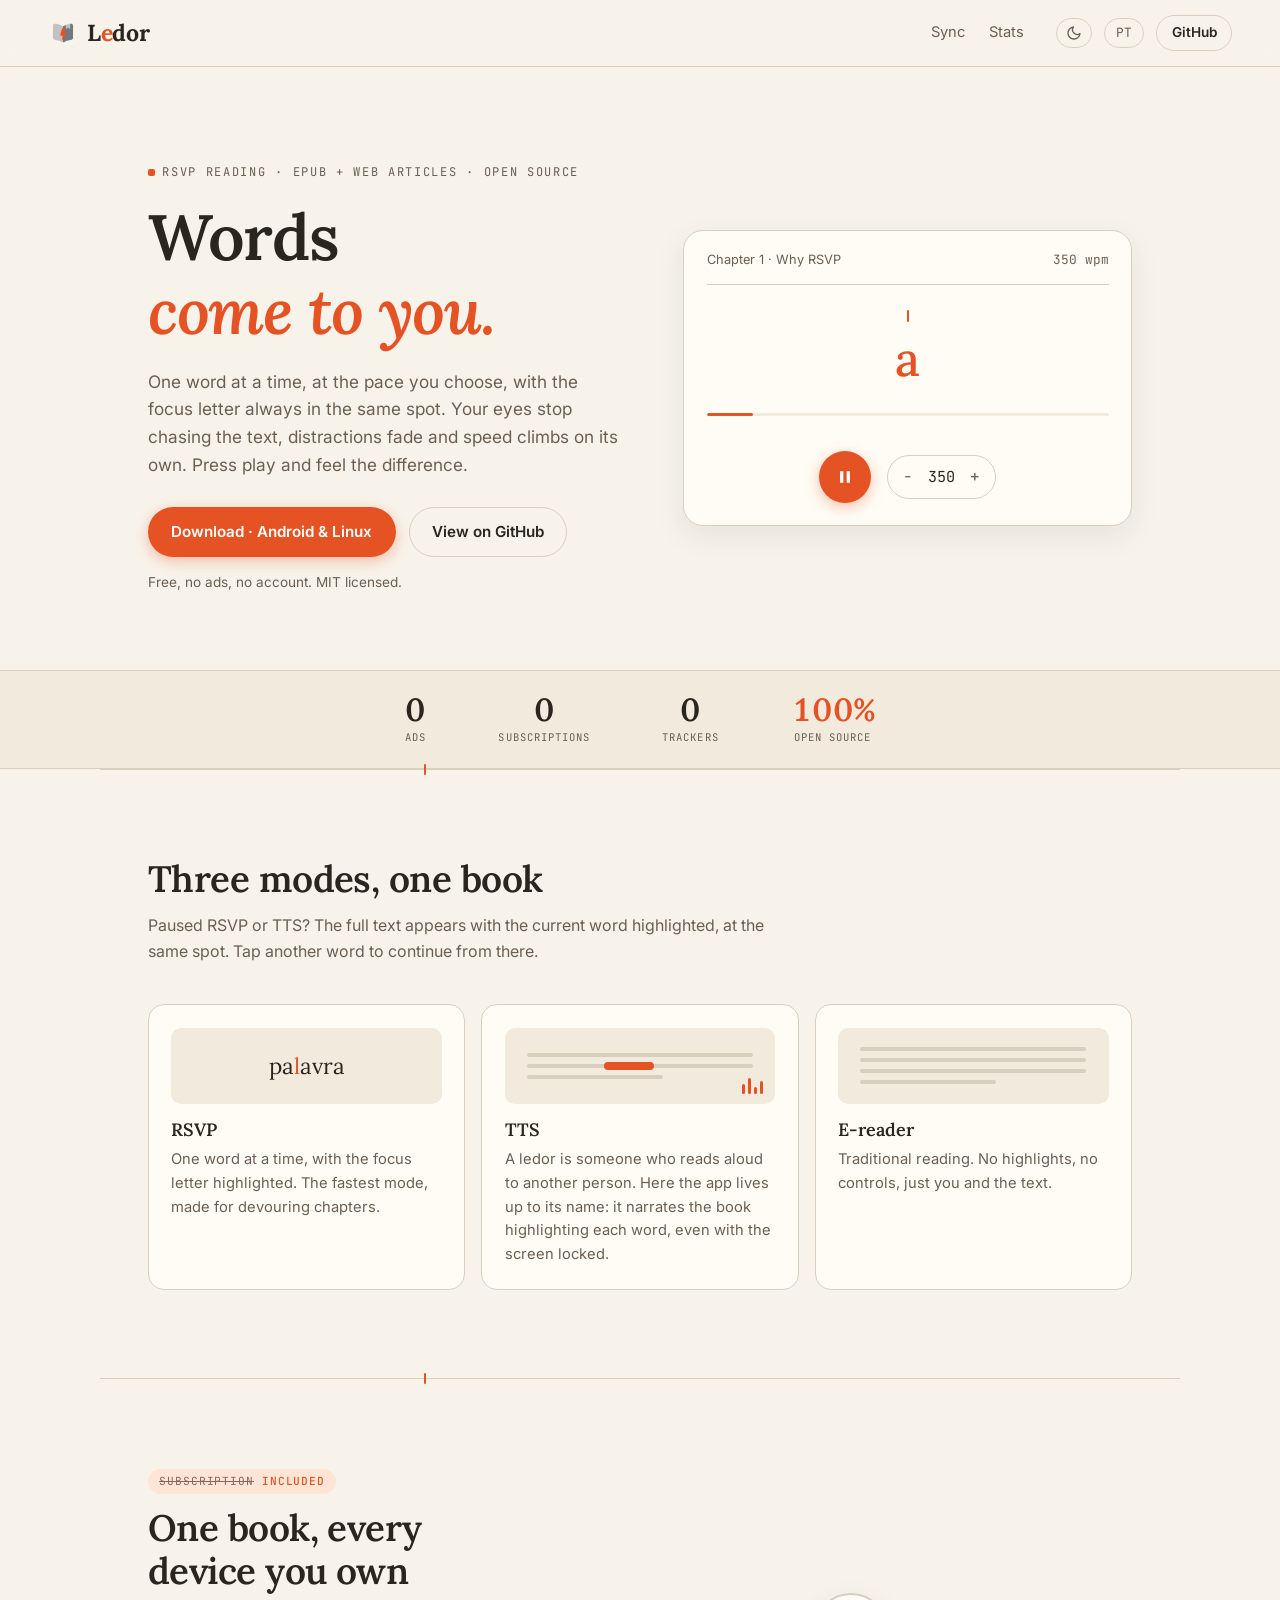
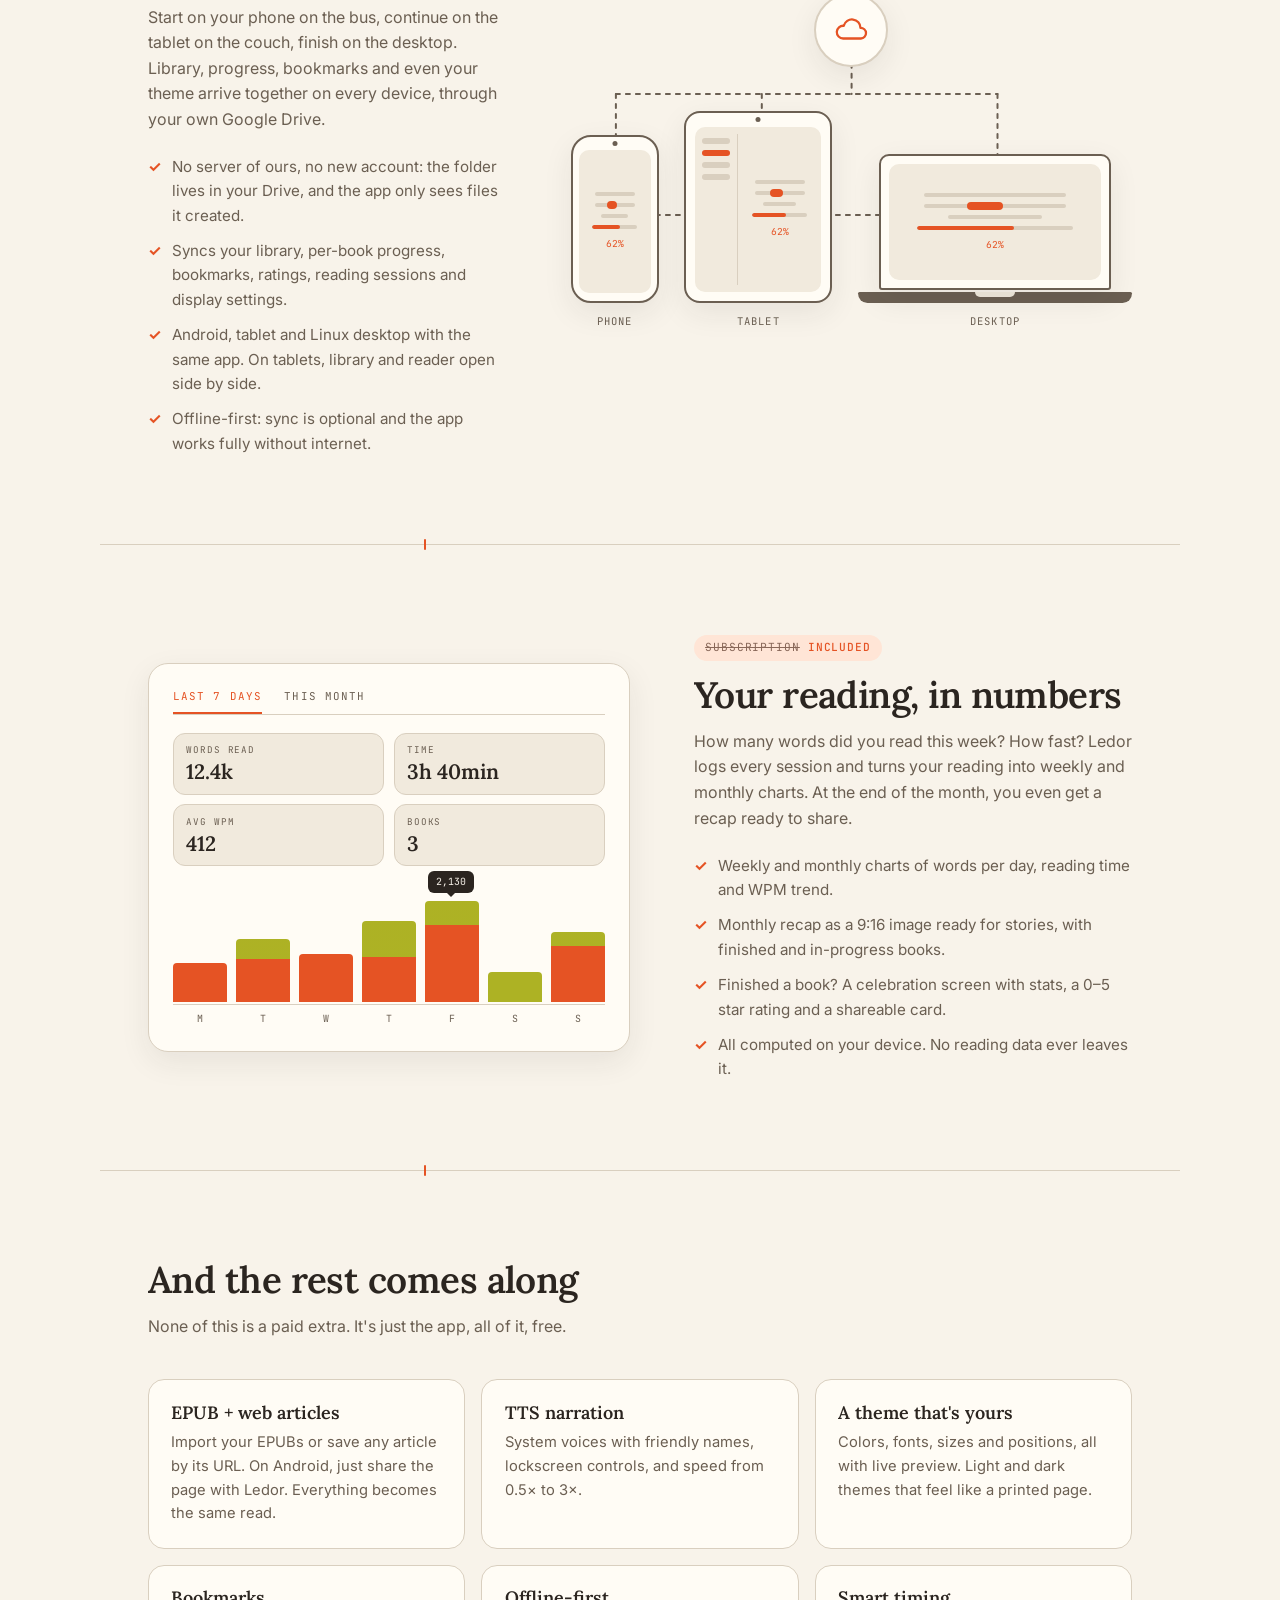
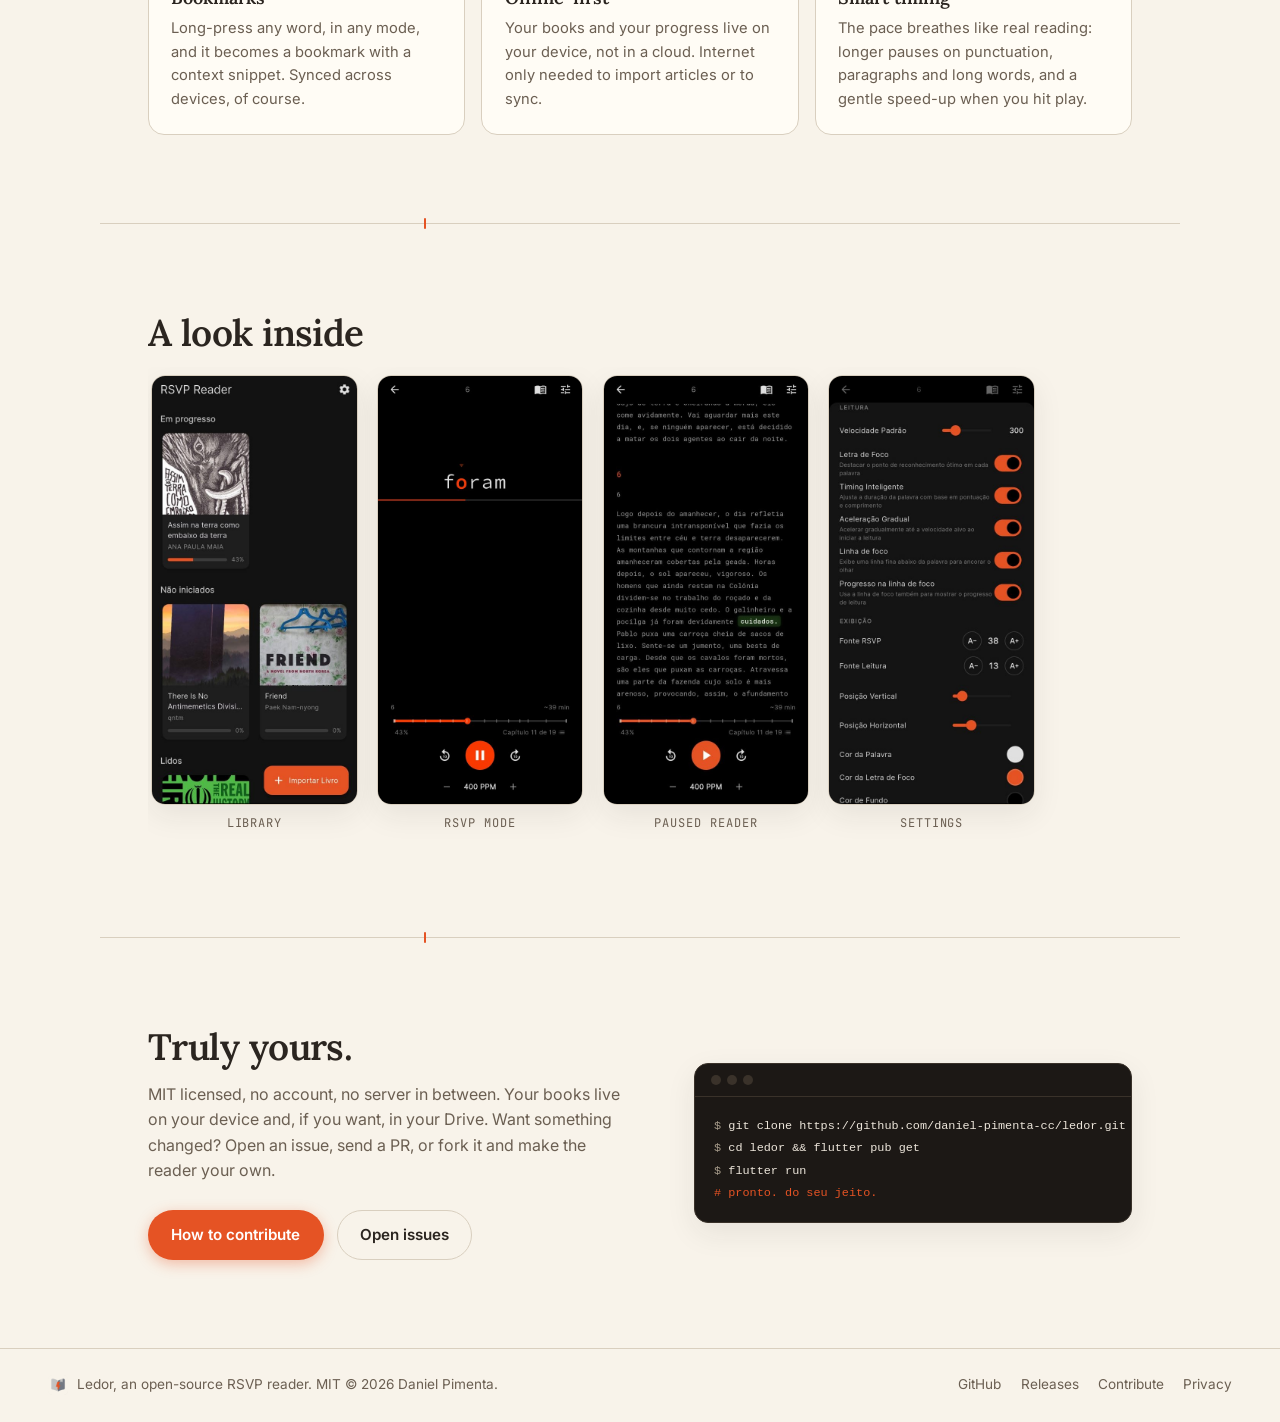
==== commit 0a2e0aa5: "Rewrite site copy to be more natural and fix social card meta tags" ====
--- a/site/index.html
+++ b/site/index.html
@@ -3,11 +3,17 @@
 <head>
   <meta charset="UTF-8">
   <meta name="viewport" content="width=device-width, initial-scale=1.0">
-  <title>Ledor — as palavras vêm até você</title>
-  <meta name="description" content="Leitor RSVP open source de EPUB e artigos web para Android e Linux. Sync entre aparelhos, estatísticas de leitura, TTS — grátis, MIT.">
-  <meta property="og:title" content="Ledor — as palavras vêm até você">
-  <meta property="og:description" content="Leitor RSVP open source de EPUB e artigos web. Sync, estatísticas, TTS — grátis, MIT.">
-  <meta property="og:image" content="https://ledor.app/assets/rsvp-mode.jpg">
+  <title>Ledor · as palavras vêm até você</title>
+  <meta name="description" content="Leia mais rápido com RSVP. Leitor open source de EPUB e artigos web para Android e Linux. Sync entre aparelhos, estatísticas, TTS. Grátis e sem anúncios.">
+  <meta property="og:type" content="website">
+  <meta property="og:site_name" content="Ledor">
+  <meta property="og:url" content="https://ledor.app/">
+  <meta property="og:title" content="Ledor · as palavras vêm até você">
+  <meta property="og:description" content="Leia mais rápido com RSVP. Sync entre aparelhos, estatísticas, TTS. Grátis, sem anúncios, código aberto.">
+  <meta property="og:image" content="https://ledor.app/assets/og-card.png">
+  <meta property="og:image:width" content="1200">
+  <meta property="og:image:height" content="630">
+  <meta name="twitter:card" content="summary_large_image">
   <link rel="icon" type="image/png" href="assets/icon-192.png">
   <link rel="apple-touch-icon" href="assets/icon-192.png">
   <link rel="preconnect" href="https://fonts.googleapis.com">
@@ -50,7 +56,7 @@
     <div class="hero-copy">
       <p class="eyebrow" data-i18n="hero.eyebrow">Leitura RSVP · EPUB + artigos web · código aberto</p>
       <h1 data-i18n-html="hero.title">As palavras <em>vêm até você.</em></h1>
-      <p class="lead" data-i18n="hero.lead">Ledor é quem lê em voz alta para outra pessoa. Este aqui mostra uma palavra de cada vez, no ritmo que você escolher, com a letra de foco sempre no mesmo lugar — seus olhos param de perseguir o texto, e a leitura acelera.</p>
+      <p class="lead" data-i18n="hero.lead">Uma palavra de cada vez, no ritmo que você escolher, com a letra de foco sempre no mesmo lugar. Seus olhos param de correr atrás do texto, a distração some e a velocidade sobe sem esforço. Aperte o play e sinta a diferença.</p>
       <div class="cta-row">
         <a class="btn btn-primary" href="https://github.com/daniel-pimenta-cc/ledor/releases/latest" data-i18n="hero.download">Baixar · Android &amp; Linux</a>
         <a class="btn btn-ghost" href="https://github.com/daniel-pimenta-cc/ledor" data-i18n="hero.github">Ver no GitHub</a>
@@ -96,12 +102,12 @@
   <!-- ============ MODOS ============ -->
   <section id="modos" class="section">
     <h2 data-i18n="modes.title">Três modos, o mesmo livro</h2>
-    <p class="section-lead" data-i18n="modes.lead">Pausou o RSVP ou o TTS? O texto completo aparece com a palavra atual destacada, no mesmo ponto — toque em outra palavra pra seguir dali.</p>
+    <p class="section-lead" data-i18n="modes.lead">Pausou o RSVP ou o TTS? O texto completo aparece com a palavra atual destacada, no mesmo ponto. Toque em outra palavra pra seguir dali.</p>
     <div class="grid grid-3">
       <div class="card">
         <div class="modeviz" aria-hidden="true"><span class="viz-word">pa<b>l</b>avra</span></div>
         <h3>RSVP</h3>
-        <p data-i18n="modes.rsvp.d">Uma palavra por vez, com o ponto ótimo de reconhecimento em destaque. O modo rápido.</p>
+        <p data-i18n="modes.rsvp.d">Uma palavra por vez, com a letra de foco em destaque. O modo mais rápido, feito pra devorar capítulos.</p>
       </div>
       <div class="card">
         <div class="modeviz" aria-hidden="true">
@@ -109,7 +115,7 @@
           <span class="viz-eq"><i></i><i></i><i></i><i></i></span>
         </div>
         <h3>TTS</h3>
-        <p data-i18n="modes.tts.d">O app lê em voz alta com highlight sincronizado palavra a palavra — e segue com a tela bloqueada.</p>
+        <p data-i18n="modes.tts.d">Ledor é quem lê em voz alta pra outra pessoa. Aqui o app faz jus ao nome: narra o livro destacando cada palavra, mesmo com a tela bloqueada.</p>
       </div>
       <div class="card">
         <div class="modeviz" aria-hidden="true">
@@ -129,11 +135,11 @@
       <div class="split-copy">
         <span class="tag mono"><s data-i18n="tag.strike">assinatura</s> <em data-i18n="tag.rest">incluso</em></span>
         <h2 data-i18n="sync.h">Um livro, todos os seus aparelhos</h2>
-        <p class="section-lead" data-i18n="sync.lead">Comece no celular no ônibus, continue no tablet em casa, termine no desktop. Progresso, biblioteca, marcadores e até suas configurações de tema chegam juntos — pelo seu Google Drive, numa pasta que é sua.</p>
+        <p class="section-lead" data-i18n="sync.lead">Comece no celular no ônibus, continue no tablet no sofá, termine no desktop. Biblioteca, progresso, marcadores e até o tema chegam juntos em todos os aparelhos, pelo seu próprio Google Drive.</p>
         <ul class="checklist">
           <li data-i18n="sync.li1">Sem servidor nosso, sem conta nova: a pasta fica no seu Drive, e o app só enxerga arquivos que ele mesmo criou.</li>
           <li data-i18n="sync.li2">Sincroniza biblioteca, progresso por livro, marcadores, notas, sessões de leitura e configurações de exibição.</li>
-          <li data-i18n="sync.li3">Android, tablet e Linux desktop com o mesmo app — em tablet, biblioteca e leitor abrem lado a lado.</li>
+          <li data-i18n="sync.li3">Android, tablet e Linux desktop com o mesmo app. No tablet, biblioteca e leitor abrem lado a lado.</li>
           <li data-i18n="sync.li4">Offline-first: o sync é opcional e o app funciona 100% sem internet.</li>
         </ul>
       </div>
@@ -207,12 +213,12 @@
       <div class="split-copy">
         <span class="tag mono"><s data-i18n="tag.strike">assinatura</s> <em data-i18n="tag.rest">incluso</em></span>
         <h2 data-i18n="stats.h">Sua leitura, em números</h2>
-        <p class="section-lead" data-i18n="stats.lead">Cada sessão vira telemetria local: palavras, tempo e velocidade. O dashboard mostra sua semana e seu mês — e no fim do mês você ganha um recap compartilhável, estilo retrospectiva.</p>
+        <p class="section-lead" data-i18n="stats.lead">Quantas palavras você leu essa semana? Em que velocidade? O Ledor registra cada sessão e transforma sua leitura em gráficos da semana e do mês. E no fim do mês ainda sai uma retrospectiva pronta pra compartilhar.</p>
         <ul class="checklist">
           <li data-i18n="stats.li1">Gráficos semanais e mensais de palavras por dia, tempo de leitura e tendência de WPM.</li>
           <li data-i18n="stats.li2">Recap mensal em imagem 9:16 pronta pra stories, com livros terminados e em andamento.</li>
           <li data-i18n="stats.li3">Terminou um livro? Tela de celebração com estatísticas, nota de 0 a 5 estrelas e card compartilhável.</li>
-          <li data-i18n="stats.li4">Tudo calculado no aparelho — nenhum dado de leitura sai dele.</li>
+          <li data-i18n="stats.li4">Tudo calculado no aparelho. Nenhum dado de leitura sai dele.</li>
         </ul>
       </div>
       <div class="split-viz statsviz" aria-hidden="true">
@@ -242,31 +248,31 @@
   <!-- ============ RECURSOS ============ -->
   <section id="recursos" class="section">
     <h2 data-i18n="feat.title">E o resto vem junto</h2>
-    <p class="section-lead" data-i18n="feat.lead">Nada aqui é extra pago ou "pro". É só o app.</p>
+    <p class="section-lead" data-i18n="feat.lead">Nada disso é extra pago. É só o app, inteiro, de graça.</p>
     <div class="grid grid-3">
       <div class="card">
         <h3 data-i18n="feat.import.t">EPUB + artigos web</h3>
-        <p data-i18n="feat.import.d">Importe livros ou salve qualquer artigo por URL — no Android, direto pelo share sheet. Tudo vira a mesma leitura.</p>
+        <p data-i18n="feat.import.d">Importe seus EPUBs ou salve qualquer artigo pela URL. No Android, é só compartilhar a página com o Ledor. Tudo vira a mesma leitura.</p>
       </div>
       <div class="card">
         <h3 data-i18n="feat.tts.t">Narração TTS</h3>
-        <p data-i18n="feat.tts.d">Vozes do sistema com nomes amigáveis, controles na tela de bloqueio e velocidade independente de 0,5× a 3×.</p>
+        <p data-i18n="feat.tts.d">Vozes do sistema com nomes amigáveis, controles na tela de bloqueio e velocidade de 0,5× a 3×.</p>
       </div>
       <div class="card">
         <h3 data-i18n="feat.theme.t">Tema totalmente seu</h3>
-        <p data-i18n="feat.theme.d">Cores, fontes, tamanhos e posições com preview ao vivo. Claro e escuro editoriais, laranja preservado.</p>
+        <p data-i18n="feat.theme.d">Cores, fontes, tamanhos e posições, tudo com preview ao vivo. Temas claro e escuro com cara de página impressa.</p>
       </div>
       <div class="card">
         <h3 data-i18n="feat.marks.t">Marcadores</h3>
-        <p data-i18n="feat.marks.d">Segure qualquer palavra, em qualquer modo, para marcar. Com trecho de contexto — e sincronizados também.</p>
+        <p data-i18n="feat.marks.d">Segure qualquer palavra, em qualquer modo, e ela vira marcador com um trecho do contexto. Sincronizado entre aparelhos, claro.</p>
       </div>
       <div class="card">
         <h3 data-i18n="feat.offline.t">Offline-first</h3>
-        <p data-i18n="feat.offline.d">Tudo em SQLite no seu aparelho. Sync é opcional; internet, só para importar artigos.</p>
+        <p data-i18n="feat.offline.d">Seus livros e seu progresso moram no aparelho, não na nuvem. Internet só pra importar artigos ou sincronizar.</p>
       </div>
       <div class="card">
         <h3 data-i18n="feat.timing.t">Timing inteligente</h3>
-        <p data-i18n="feat.timing.d">Pausas maiores em pontuação, parágrafos e palavras longas, pré-computadas no import. Ramp-up suave ao dar play.</p>
+        <p data-i18n="feat.timing.d">O ritmo respira como leitura de verdade: pausas maiores em pontuação, parágrafos e palavras longas, e aceleração suave quando você dá play.</p>
       </div>
     </div>
   </section>
@@ -303,7 +309,7 @@
     <div class="oss">
       <div class="oss-copy">
         <h2 data-i18n="oss.title">É seu, de verdade.</h2>
-        <p class="section-lead" data-i18n="oss.lead">Licença MIT, sem conta e sem servidor nosso — não existe “nosso servidor”. Seus livros ficam no seu aparelho e, se você quiser, no seu Drive. Não gostou de algo? Abra uma issue, mande um PR — ou faça um fork e deixe o leitor com a sua cara.</p>
+        <p class="section-lead" data-i18n="oss.lead">Licença MIT, sem conta e sem servidor no meio do caminho. Seus livros ficam no seu aparelho e, se você quiser, no seu Drive. Quer mudar alguma coisa? Abra uma issue, mande um PR, ou faça um fork e deixe o leitor com a sua cara.</p>
         <div class="cta-row">
           <a class="btn btn-primary" href="https://github.com/daniel-pimenta-cc/ledor/blob/main/CONTRIBUTING.md" data-i18n="oss.contribute">Como contribuir</a>
           <a class="btn btn-ghost" href="https://github.com/daniel-pimenta-cc/ledor/issues" data-i18n="oss.issues">Issues abertas</a>
@@ -314,7 +320,7 @@
         <pre><span class="t-dim">$</span> git clone https://github.com/daniel-pimenta-cc/ledor.git
 <span class="t-dim">$</span> cd ledor &amp;&amp; flutter pub get
 <span class="t-dim">$</span> flutter run
-<span class="t-accent"># pronto — do seu jeito.</span></pre>
+<span class="t-accent"># pronto. do seu jeito.</span></pre>
       </div>
     </div>
   </section>
@@ -324,7 +330,7 @@
 <footer class="footer">
   <span class="footer-brand">
     <img src="assets/icon-192.png" alt="" width="20" height="20">
-    <span data-i18n="footer.tagline">Ledor — leitor RSVP de código aberto. MIT © 2026 Daniel Pimenta.</span>
+    <span data-i18n="footer.tagline">Ledor, leitor RSVP de código aberto. MIT © 2026 Daniel Pimenta.</span>
   </span>
   <nav class="footer-links" aria-label="Links">
     <a href="https://github.com/daniel-pimenta-cc/ledor">GitHub</a>
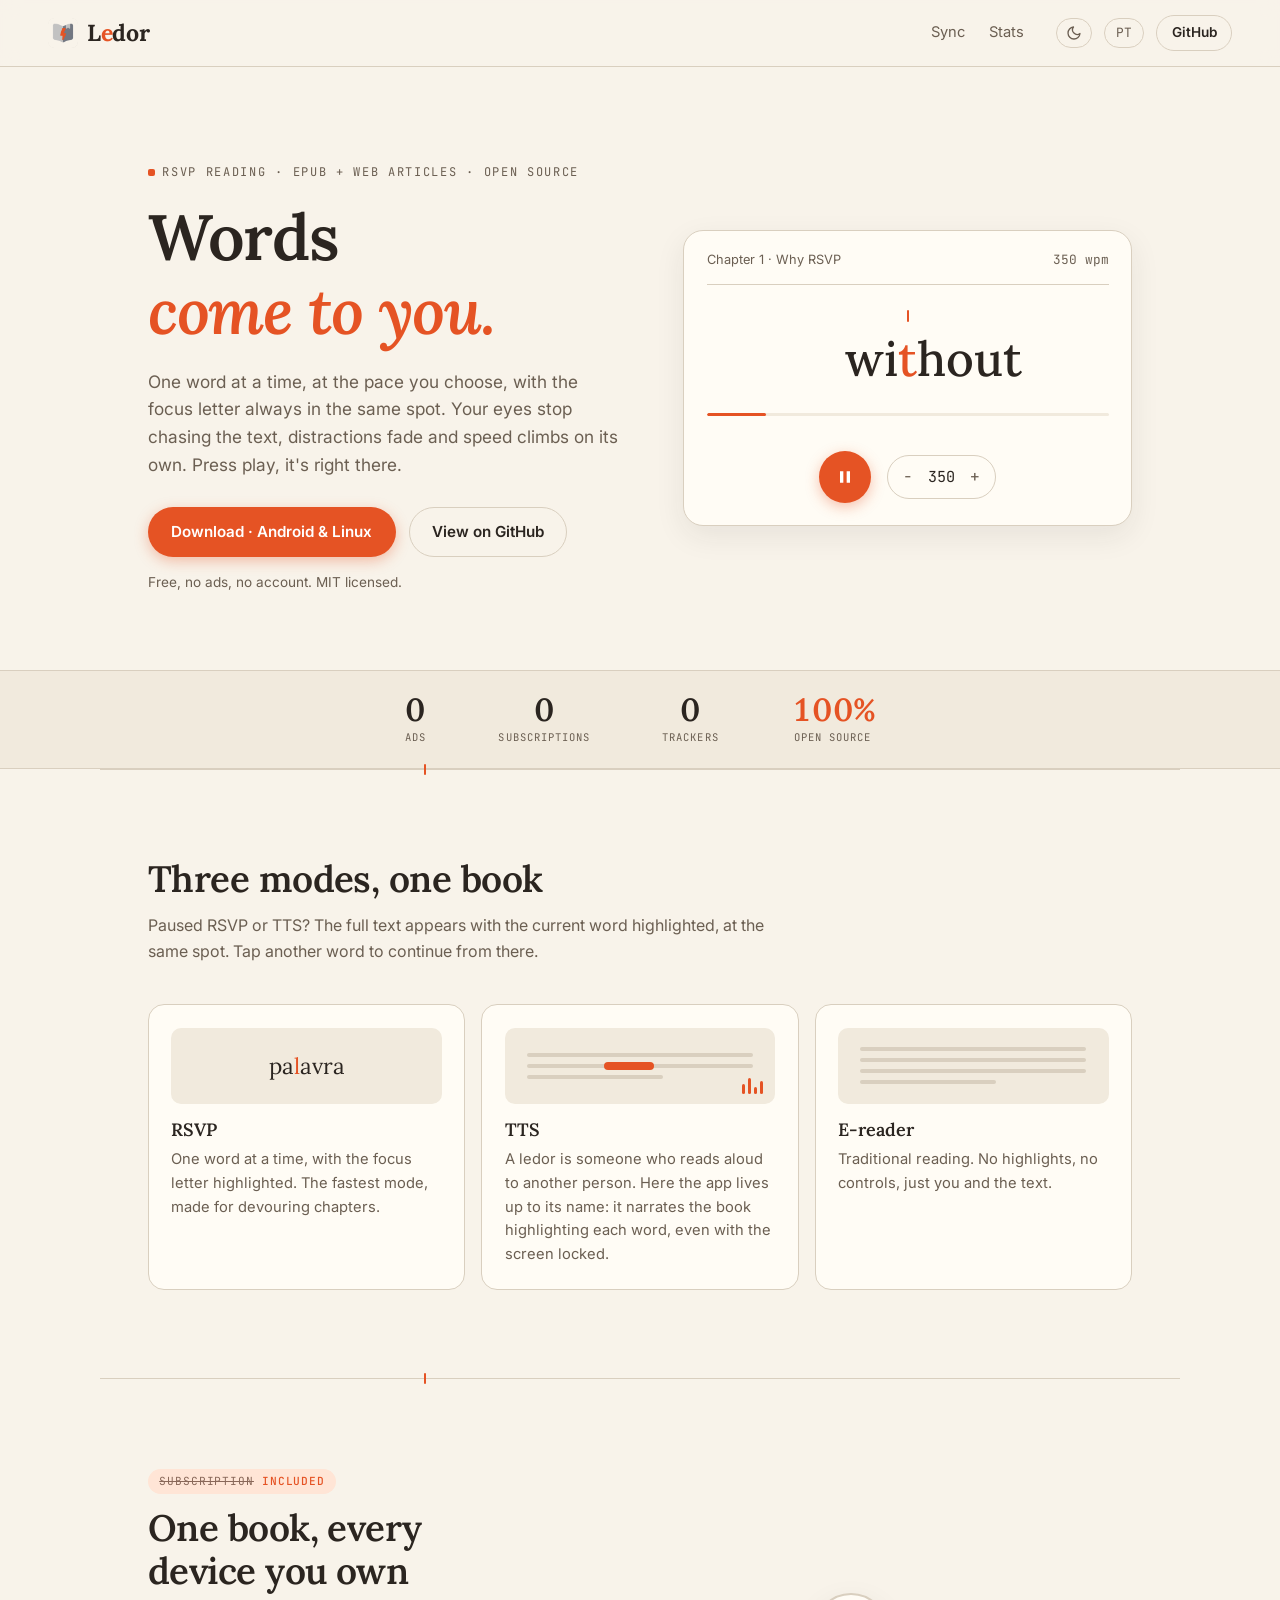
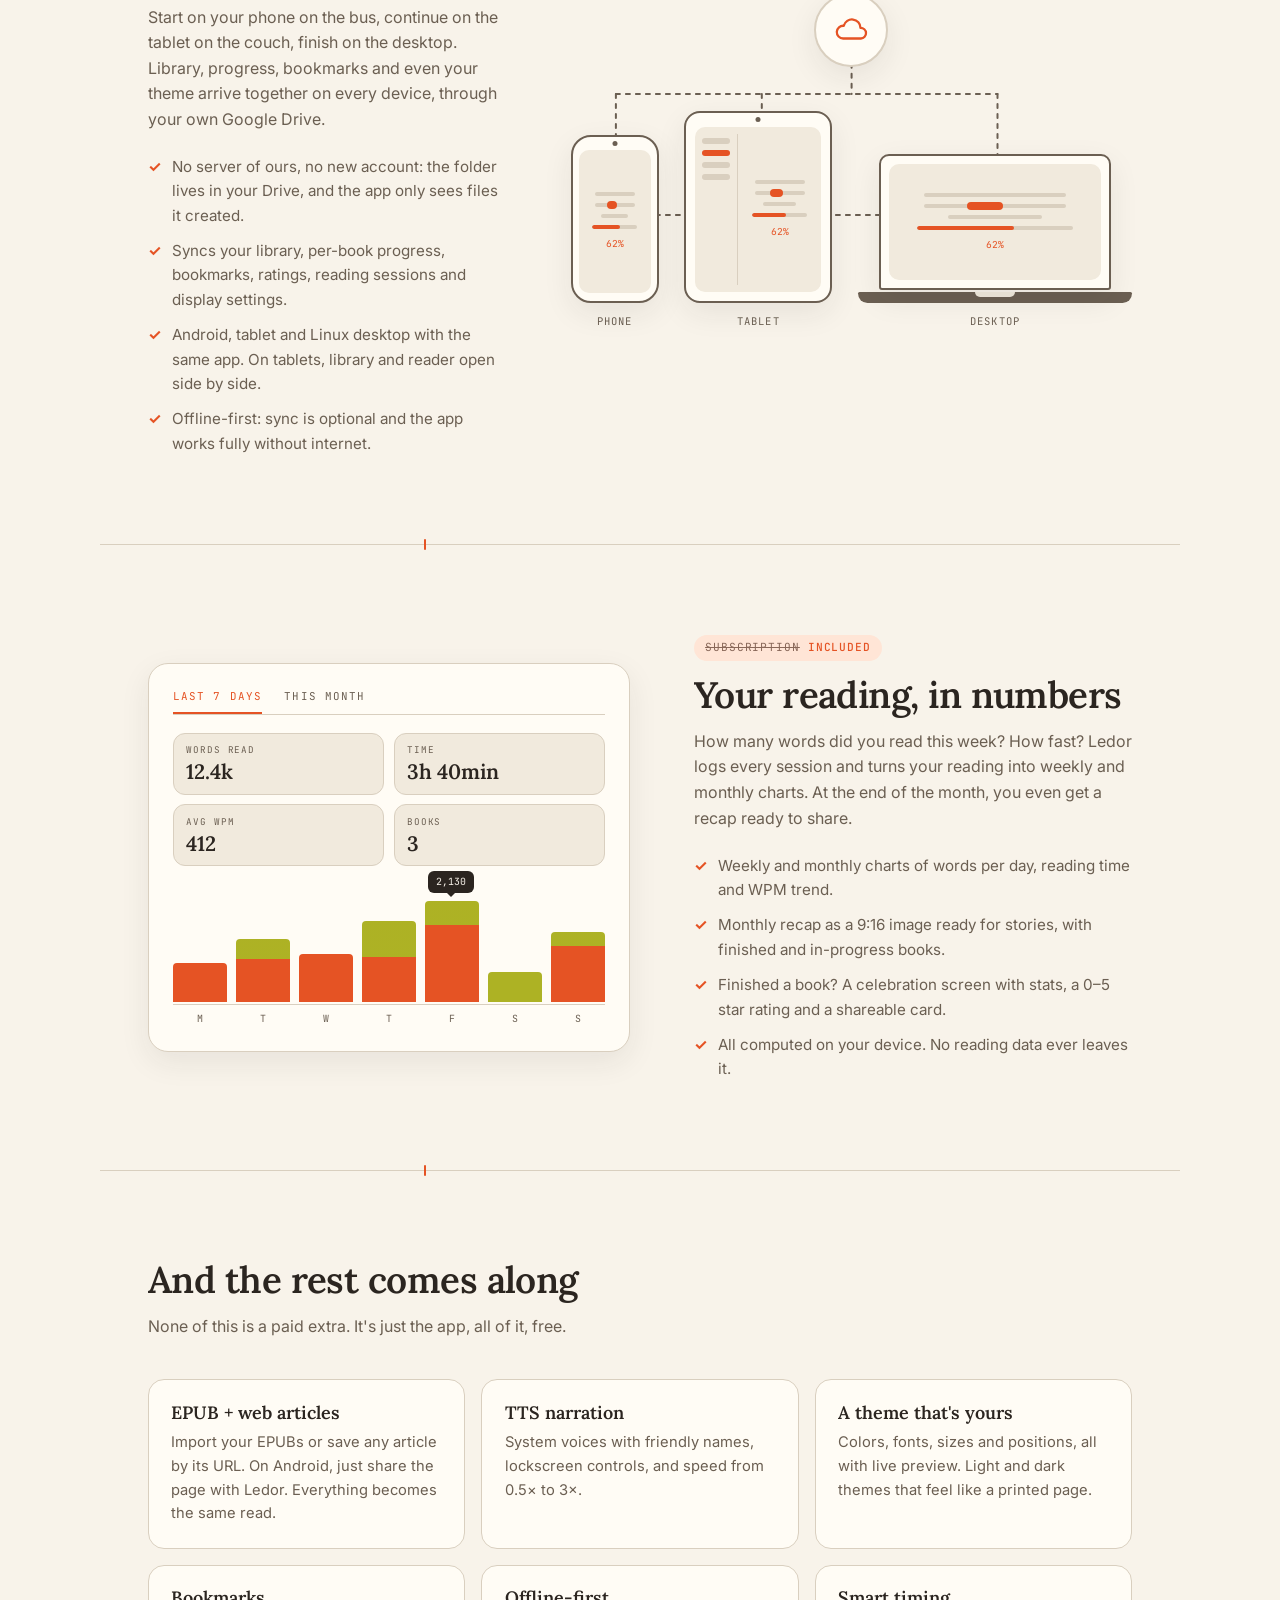
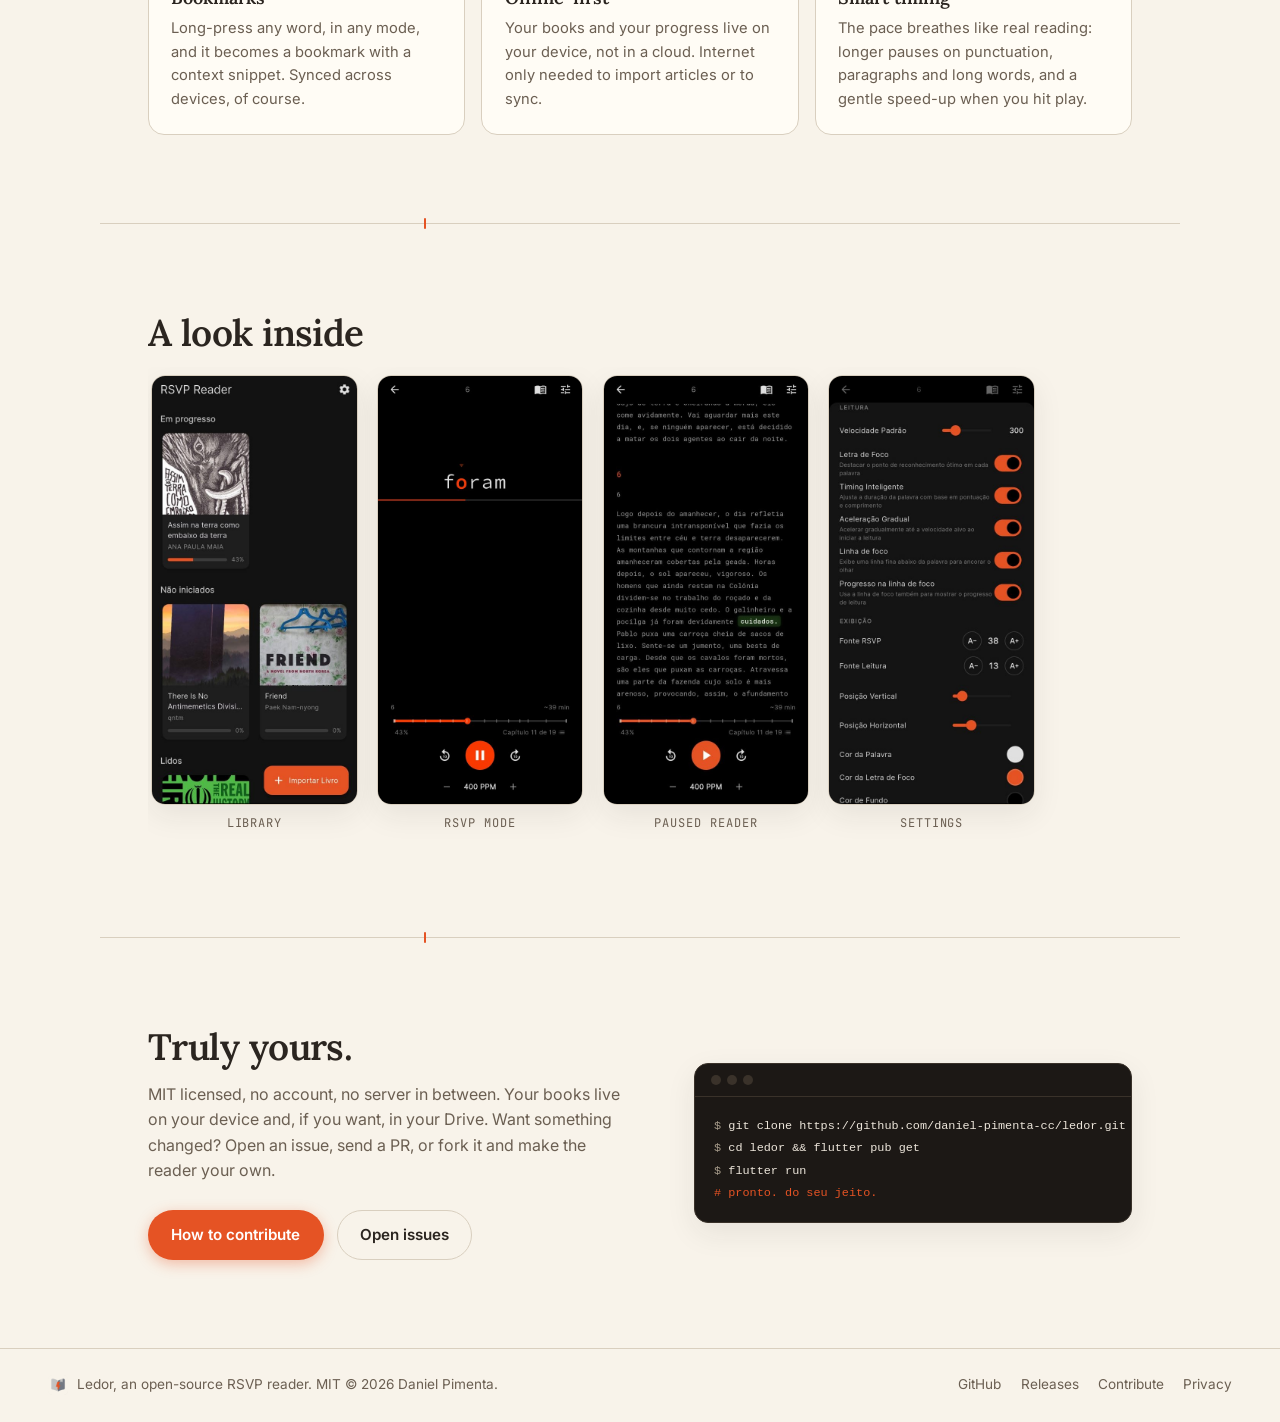
==== commit 20642300: "Add SEO metadata to site and tighten a few copy lines SEO: - canonical + JSON-LD SoftwareApplication" ====
--- a/site/index.html
+++ b/site/index.html
@@ -5,6 +5,7 @@
   <meta name="viewport" content="width=device-width, initial-scale=1.0">
   <title>Ledor · as palavras vêm até você</title>
   <meta name="description" content="Leia mais rápido com RSVP. Leitor open source de EPUB e artigos web para Android e Linux. Sync entre aparelhos, estatísticas, TTS. Grátis e sem anúncios.">
+  <link rel="canonical" href="https://ledor.app/">
   <meta property="og:type" content="website">
   <meta property="og:site_name" content="Ledor">
   <meta property="og:url" content="https://ledor.app/">
@@ -13,6 +14,9 @@
   <meta property="og:image" content="https://ledor.app/assets/og-card.png">
   <meta property="og:image:width" content="1200">
   <meta property="og:image:height" content="630">
+  <meta property="og:image:alt" content="Ledor — leitor RSVP: uma palavra por vez com a letra de foco em laranja">
+  <meta property="og:locale" content="pt_BR">
+  <meta property="og:locale:alternate" content="en_US">
   <meta name="twitter:card" content="summary_large_image">
   <link rel="icon" type="image/png" href="assets/icon-192.png">
   <link rel="apple-touch-icon" href="assets/icon-192.png">
@@ -27,6 +31,23 @@
     })();
   </script>
   <link rel="stylesheet" href="style.css">
+  <script type="application/ld+json">
+  {
+    "@context": "https://schema.org",
+    "@type": "SoftwareApplication",
+    "name": "Ledor",
+    "applicationCategory": "BookApplication",
+    "operatingSystem": "Android, Linux",
+    "description": "Leitor de EPUB e artigos web com RSVP: leia mais rápido, uma palavra de cada vez. Sync entre aparelhos, estatísticas e narração TTS. Grátis, sem anúncios, código aberto.",
+    "url": "https://ledor.app/",
+    "image": "https://ledor.app/assets/og-card.png",
+    "author": { "@type": "Person", "name": "Daniel Pimenta" },
+    "license": "https://opensource.org/licenses/MIT",
+    "isAccessibleForFree": true,
+    "offers": { "@type": "Offer", "price": "0", "priceCurrency": "USD" },
+    "sameAs": "https://github.com/daniel-pimenta-cc/ledor"
+  }
+  </script>
 </head>
 <body>
 
@@ -56,7 +77,7 @@
     <div class="hero-copy">
       <p class="eyebrow" data-i18n="hero.eyebrow">Leitura RSVP · EPUB + artigos web · código aberto</p>
       <h1 data-i18n-html="hero.title">As palavras <em>vêm até você.</em></h1>
-      <p class="lead" data-i18n="hero.lead">Uma palavra de cada vez, no ritmo que você escolher, com a letra de foco sempre no mesmo lugar. Seus olhos param de correr atrás do texto, a distração some e a velocidade sobe sem esforço. Aperte o play e sinta a diferença.</p>
+      <p class="lead" data-i18n="hero.lead">Uma palavra de cada vez, no ritmo que você escolher, com a letra de foco sempre no mesmo lugar. Seus olhos param de correr atrás do texto, a distração some e a velocidade sobe sem esforço. Aperte o play aí do lado.</p>
       <div class="cta-row">
         <a class="btn btn-primary" href="https://github.com/daniel-pimenta-cc/ledor/releases/latest" data-i18n="hero.download">Baixar · Android &amp; Linux</a>
         <a class="btn btn-ghost" href="https://github.com/daniel-pimenta-cc/ledor" data-i18n="hero.github">Ver no GitHub</a>
@@ -138,7 +159,7 @@
         <p class="section-lead" data-i18n="sync.lead">Comece no celular no ônibus, continue no tablet no sofá, termine no desktop. Biblioteca, progresso, marcadores e até o tema chegam juntos em todos os aparelhos, pelo seu próprio Google Drive.</p>
         <ul class="checklist">
           <li data-i18n="sync.li1">Sem servidor nosso, sem conta nova: a pasta fica no seu Drive, e o app só enxerga arquivos que ele mesmo criou.</li>
-          <li data-i18n="sync.li2">Sincroniza biblioteca, progresso por livro, marcadores, notas, sessões de leitura e configurações de exibição.</li>
+          <li data-i18n="sync.li2">Sincroniza biblioteca, progresso por livro, marcadores, avaliações, sessões de leitura e configurações de exibição.</li>
           <li data-i18n="sync.li3">Android, tablet e Linux desktop com o mesmo app. No tablet, biblioteca e leitor abrem lado a lado.</li>
           <li data-i18n="sync.li4">Offline-first: o sync é opcional e o app funciona 100% sem internet.</li>
         </ul>
@@ -213,7 +234,7 @@
       <div class="split-copy">
         <span class="tag mono"><s data-i18n="tag.strike">assinatura</s> <em data-i18n="tag.rest">incluso</em></span>
         <h2 data-i18n="stats.h">Sua leitura, em números</h2>
-        <p class="section-lead" data-i18n="stats.lead">Quantas palavras você leu essa semana? Em que velocidade? O Ledor registra cada sessão e transforma sua leitura em gráficos da semana e do mês. E no fim do mês ainda sai uma retrospectiva pronta pra compartilhar.</p>
+        <p class="section-lead" data-i18n="stats.lead">Quantas palavras você leu esta semana? Em que velocidade? O Ledor registra cada sessão e transforma sua leitura em gráficos da semana e do mês. E no fim do mês ainda sai uma retrospectiva pronta pra compartilhar.</p>
         <ul class="checklist">
           <li data-i18n="stats.li1">Gráficos semanais e mensais de palavras por dia, tempo de leitura e tendência de WPM.</li>
           <li data-i18n="stats.li2">Recap mensal em imagem 9:16 pronta pra stories, com livros terminados e em andamento.</li>
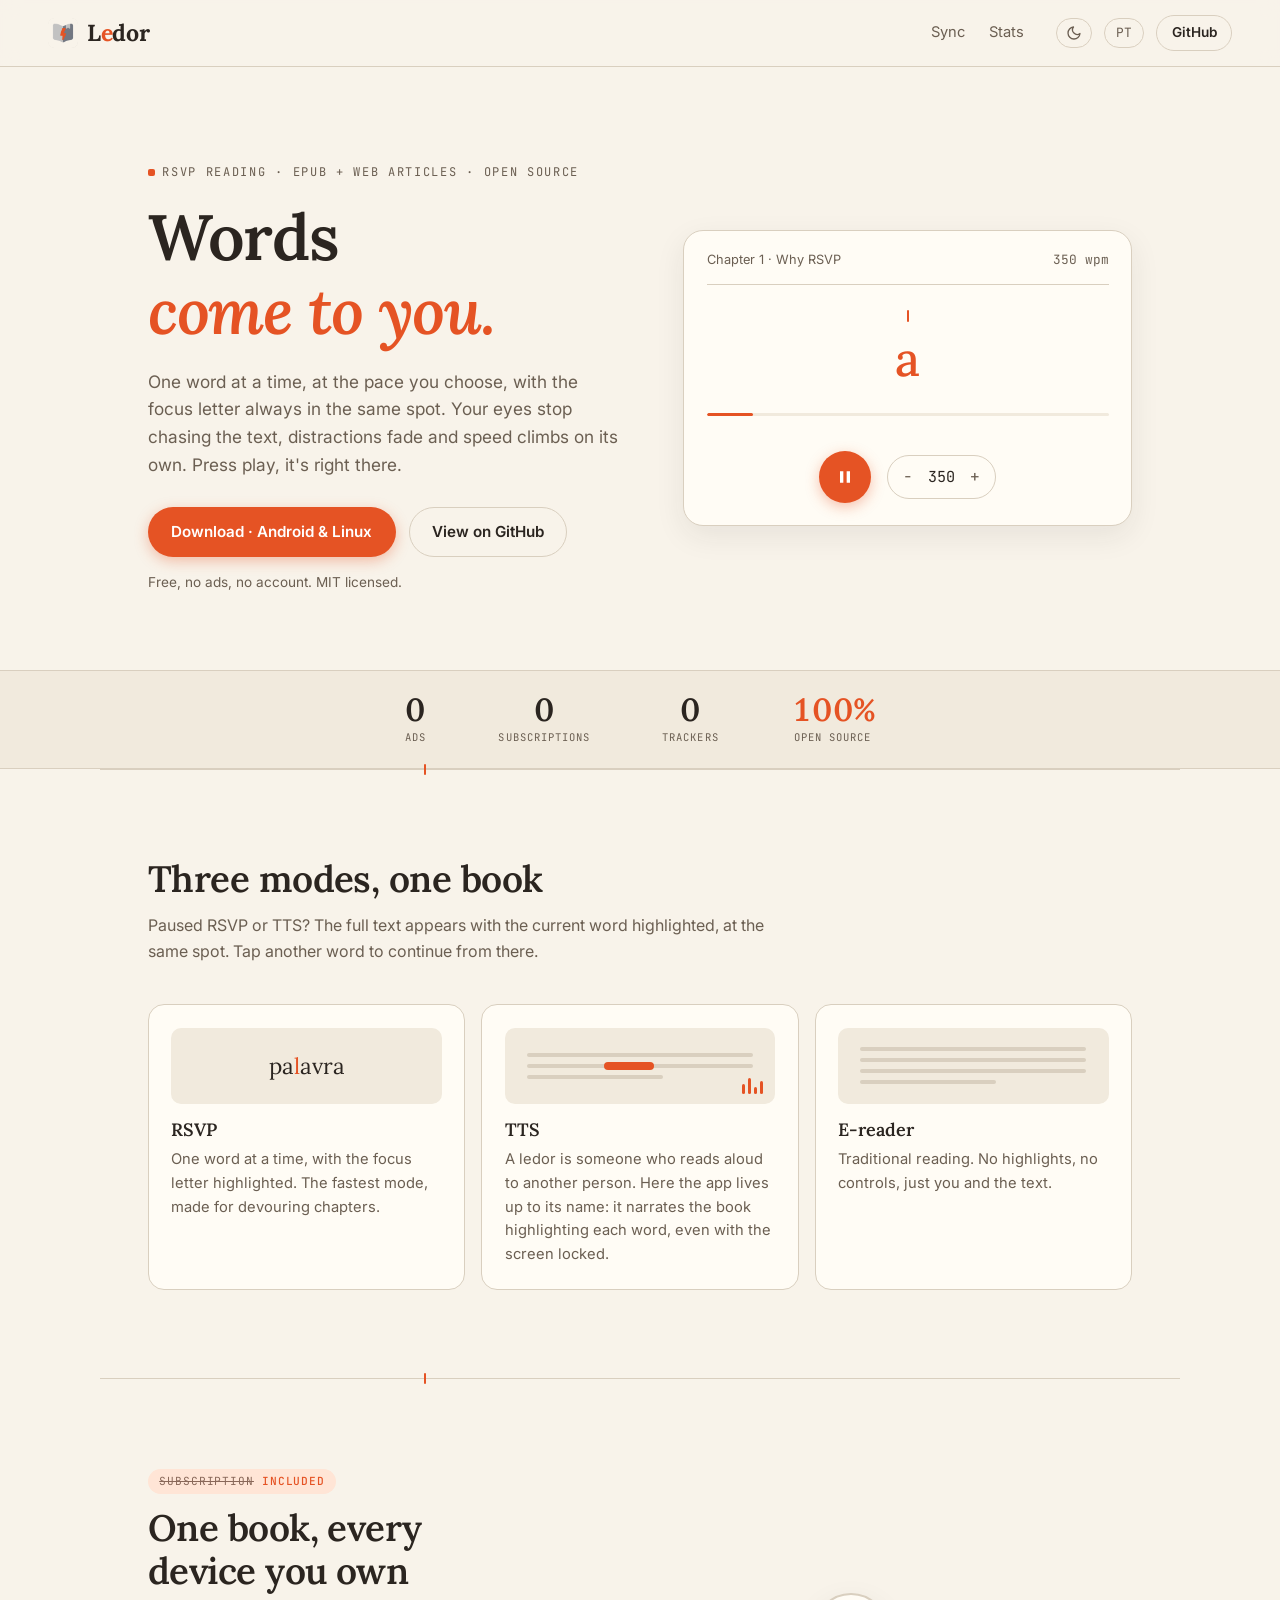
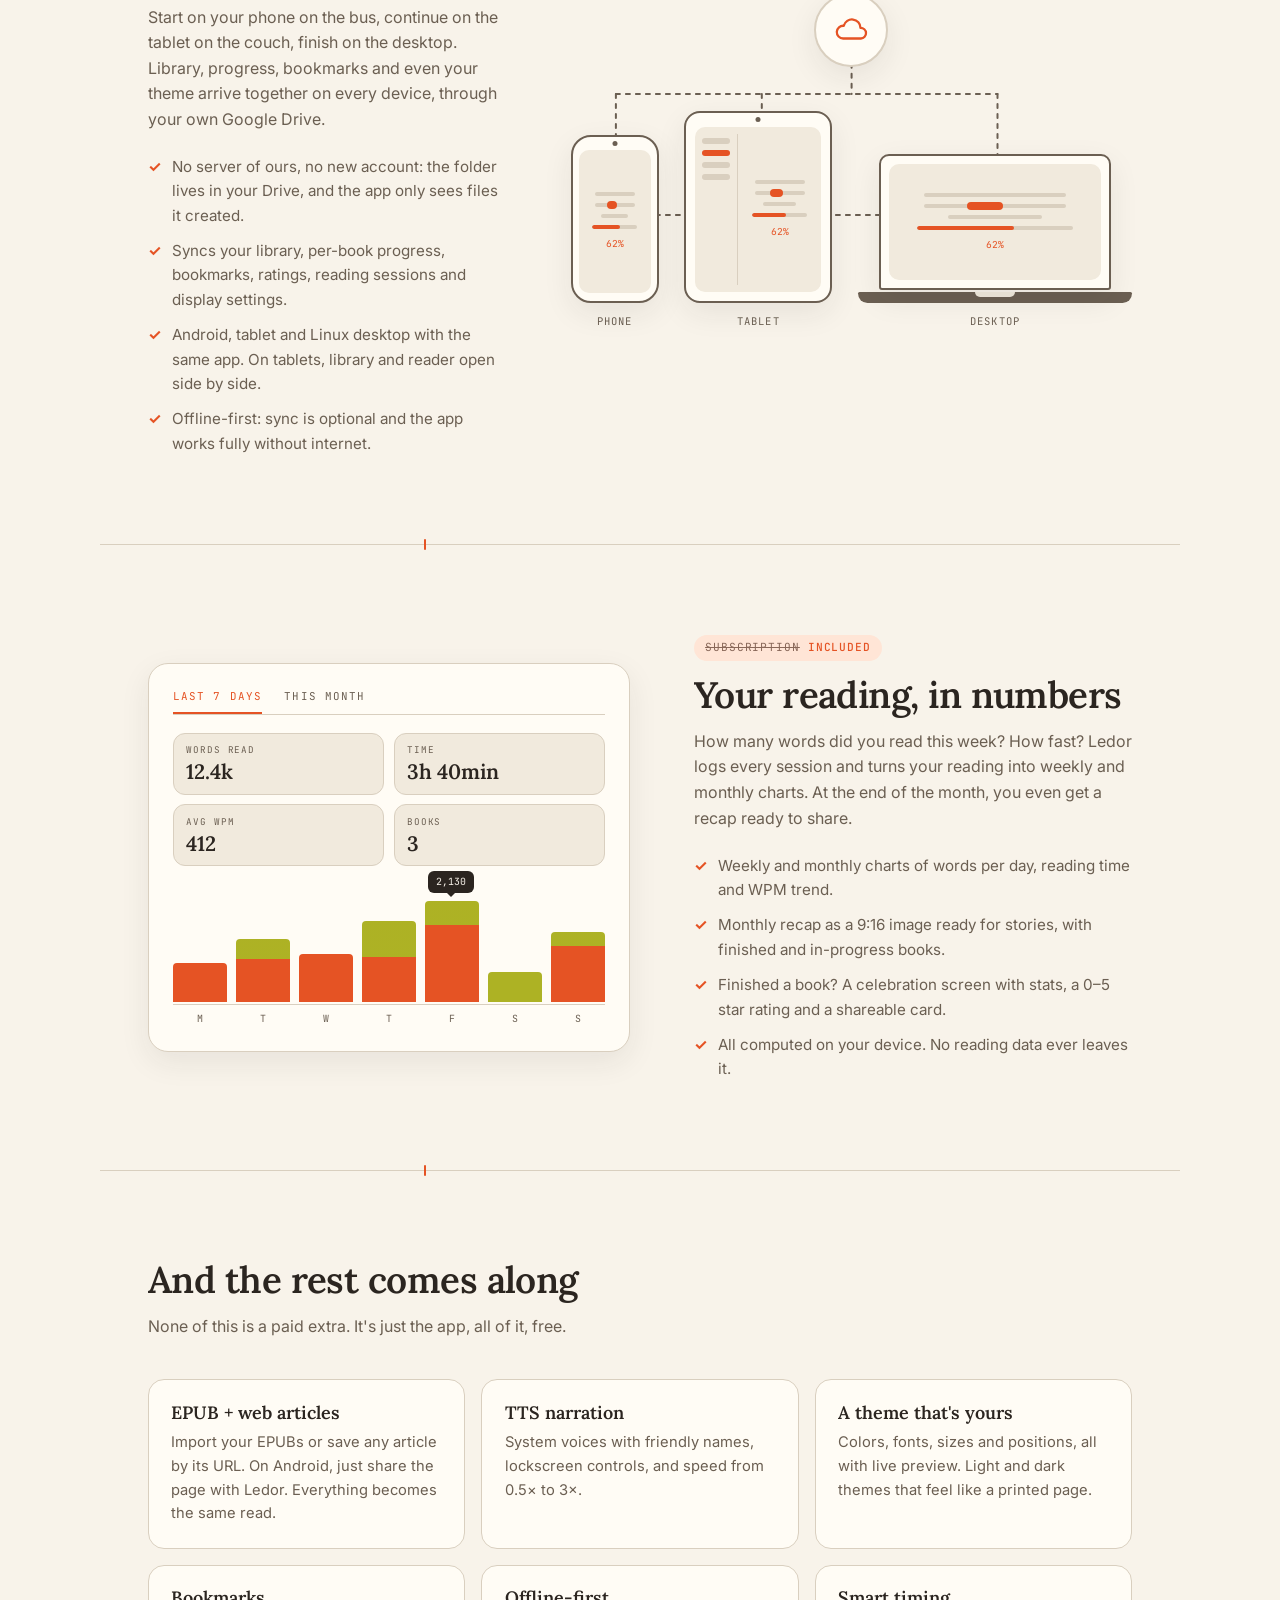
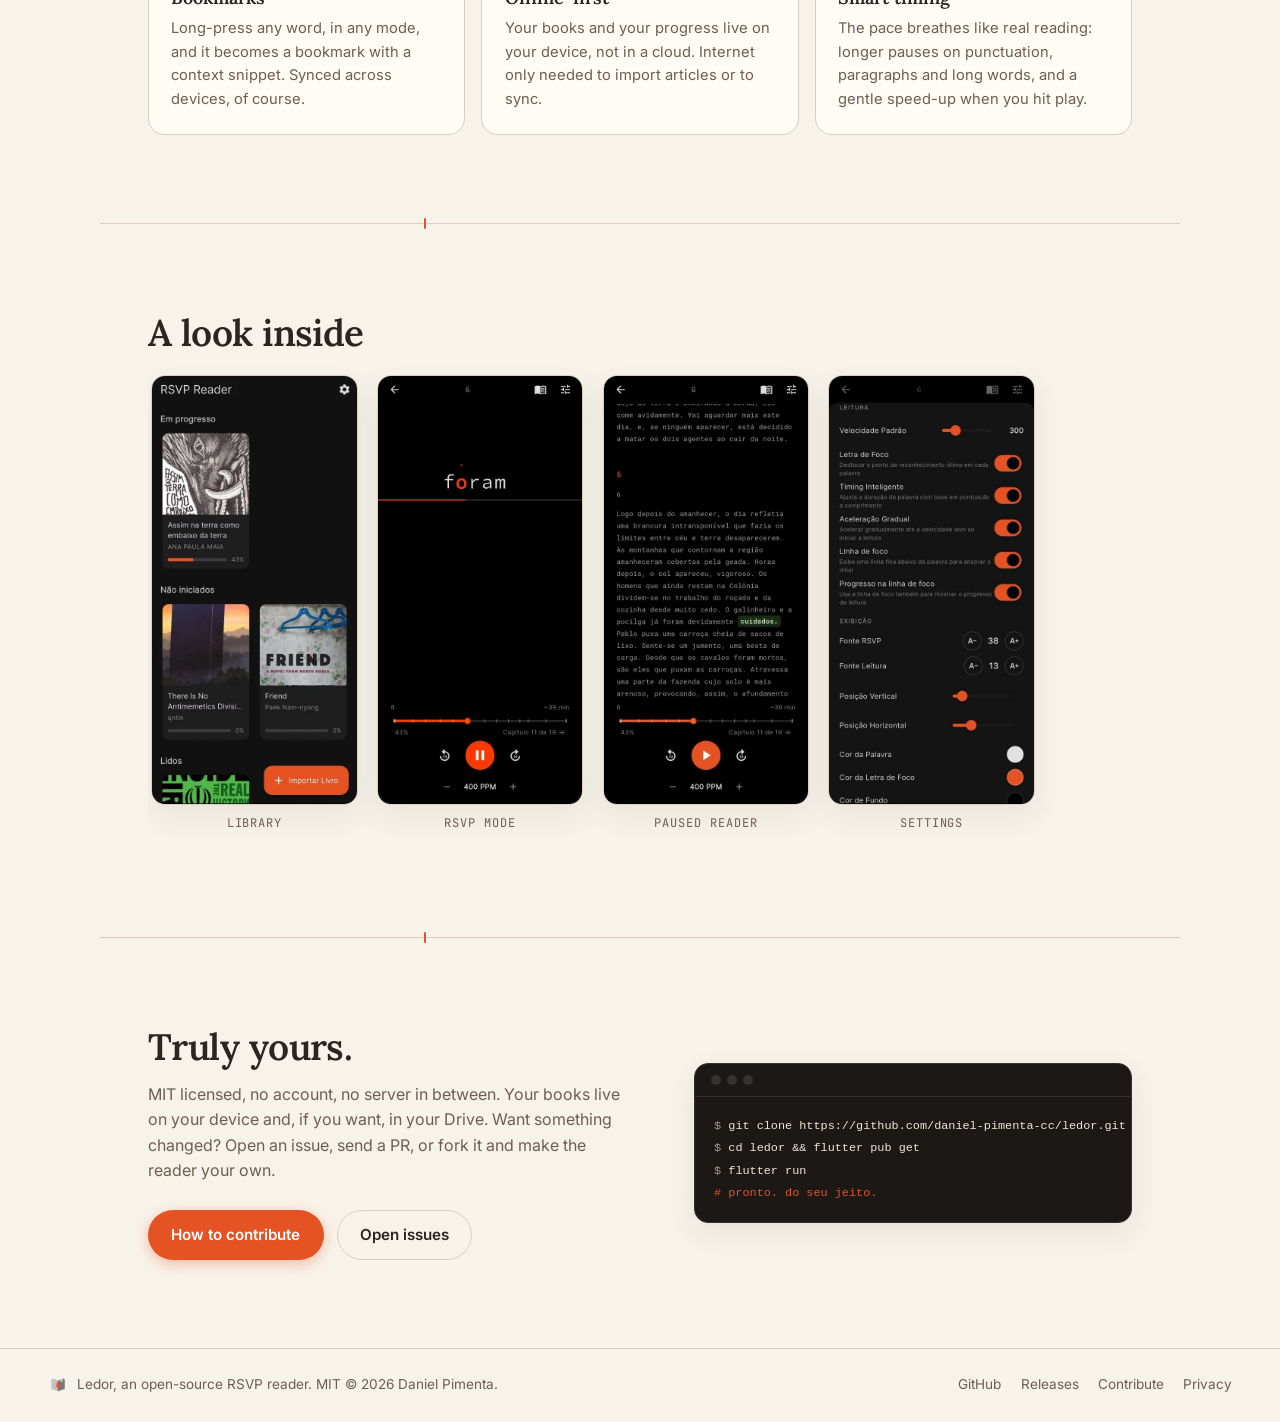
==== commit 8401e470: "Optimize site: WebP screenshots and non-blocking font load - convert the 4 screenshots from JPEG to " ====
--- a/site/index.html
+++ b/site/index.html
@@ -22,7 +22,9 @@
   <link rel="apple-touch-icon" href="assets/icon-192.png">
   <link rel="preconnect" href="https://fonts.googleapis.com">
   <link rel="preconnect" href="https://fonts.gstatic.com" crossorigin>
-  <link href="https://fonts.googleapis.com/css2?family=Lora:ital,wght@0,400..700;1,400..700&family=Inter:wght@400..700&family=JetBrains+Mono:wght@400;500&display=swap" rel="stylesheet">
+  <link rel="preload" as="style" href="https://fonts.googleapis.com/css2?family=Lora:ital,wght@0,400..700;1,400..700&family=Inter:wght@400..700&family=JetBrains+Mono:wght@400;500&display=swap">
+  <link rel="stylesheet" href="https://fonts.googleapis.com/css2?family=Lora:ital,wght@0,400..700;1,400..700&family=Inter:wght@400..700&family=JetBrains+Mono:wght@400;500&display=swap" media="print" onload="this.media='all'">
+  <noscript><link rel="stylesheet" href="https://fonts.googleapis.com/css2?family=Lora:ital,wght@0,400..700;1,400..700&family=Inter:wght@400..700&family=JetBrains+Mono:wght@400;500&display=swap"></noscript>
   <script>
     (function () {
       var t = localStorage.getItem('ledor-theme');
@@ -305,19 +307,19 @@
     <h2 data-i18n="shots.title">Por dentro</h2>
     <div class="shots">
       <figure>
-        <img src="assets/library.jpg" alt="Tela da biblioteca do Ledor" loading="lazy" width="540" height="1130">
+        <img src="assets/library.webp" alt="Tela da biblioteca do Ledor" loading="lazy" width="540" height="1130">
         <figcaption class="mono" data-i18n="shots.1">Biblioteca</figcaption>
       </figure>
       <figure>
-        <img src="assets/rsvp-mode.jpg" alt="Modo RSVP com palavra única e letra de foco em laranja" loading="lazy" width="540" height="1130">
+        <img src="assets/rsvp-mode.webp" alt="Modo RSVP com palavra única e letra de foco em laranja" loading="lazy" width="540" height="1130">
         <figcaption class="mono" data-i18n="shots.2">Modo RSVP</figcaption>
       </figure>
       <figure>
-        <img src="assets/scroll-mode.jpg" alt="Texto completo com a palavra atual destacada" loading="lazy" width="540" height="1130">
+        <img src="assets/scroll-mode.webp" alt="Texto completo com a palavra atual destacada" loading="lazy" width="540" height="1130">
         <figcaption class="mono" data-i18n="shots.3">Leitor pausado</figcaption>
       </figure>
       <figure>
-        <img src="assets/settings.jpg" alt="Painel de configurações de exibição" loading="lazy" width="540" height="1130">
+        <img src="assets/settings.webp" alt="Painel de configurações de exibição" loading="lazy" width="540" height="1130">
         <figcaption class="mono" data-i18n="shots.4">Configurações</figcaption>
       </figure>
     </div>
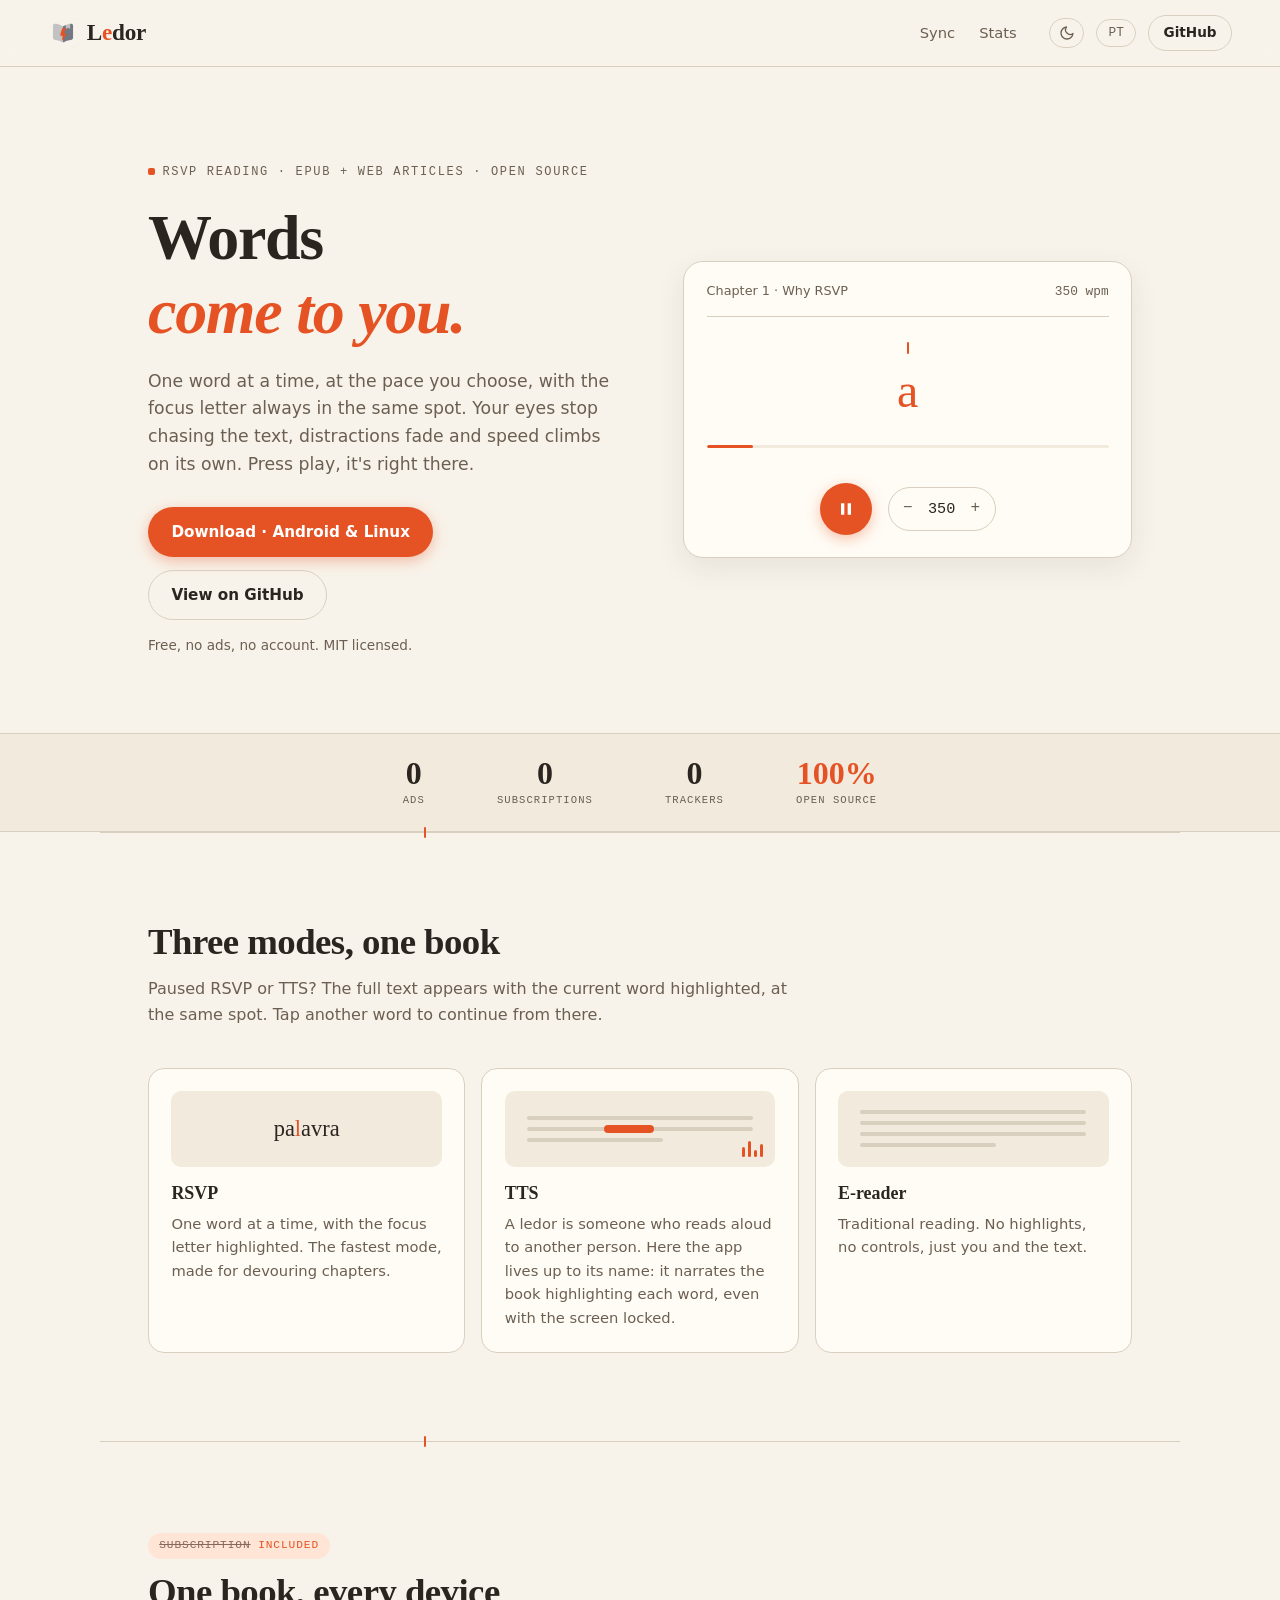
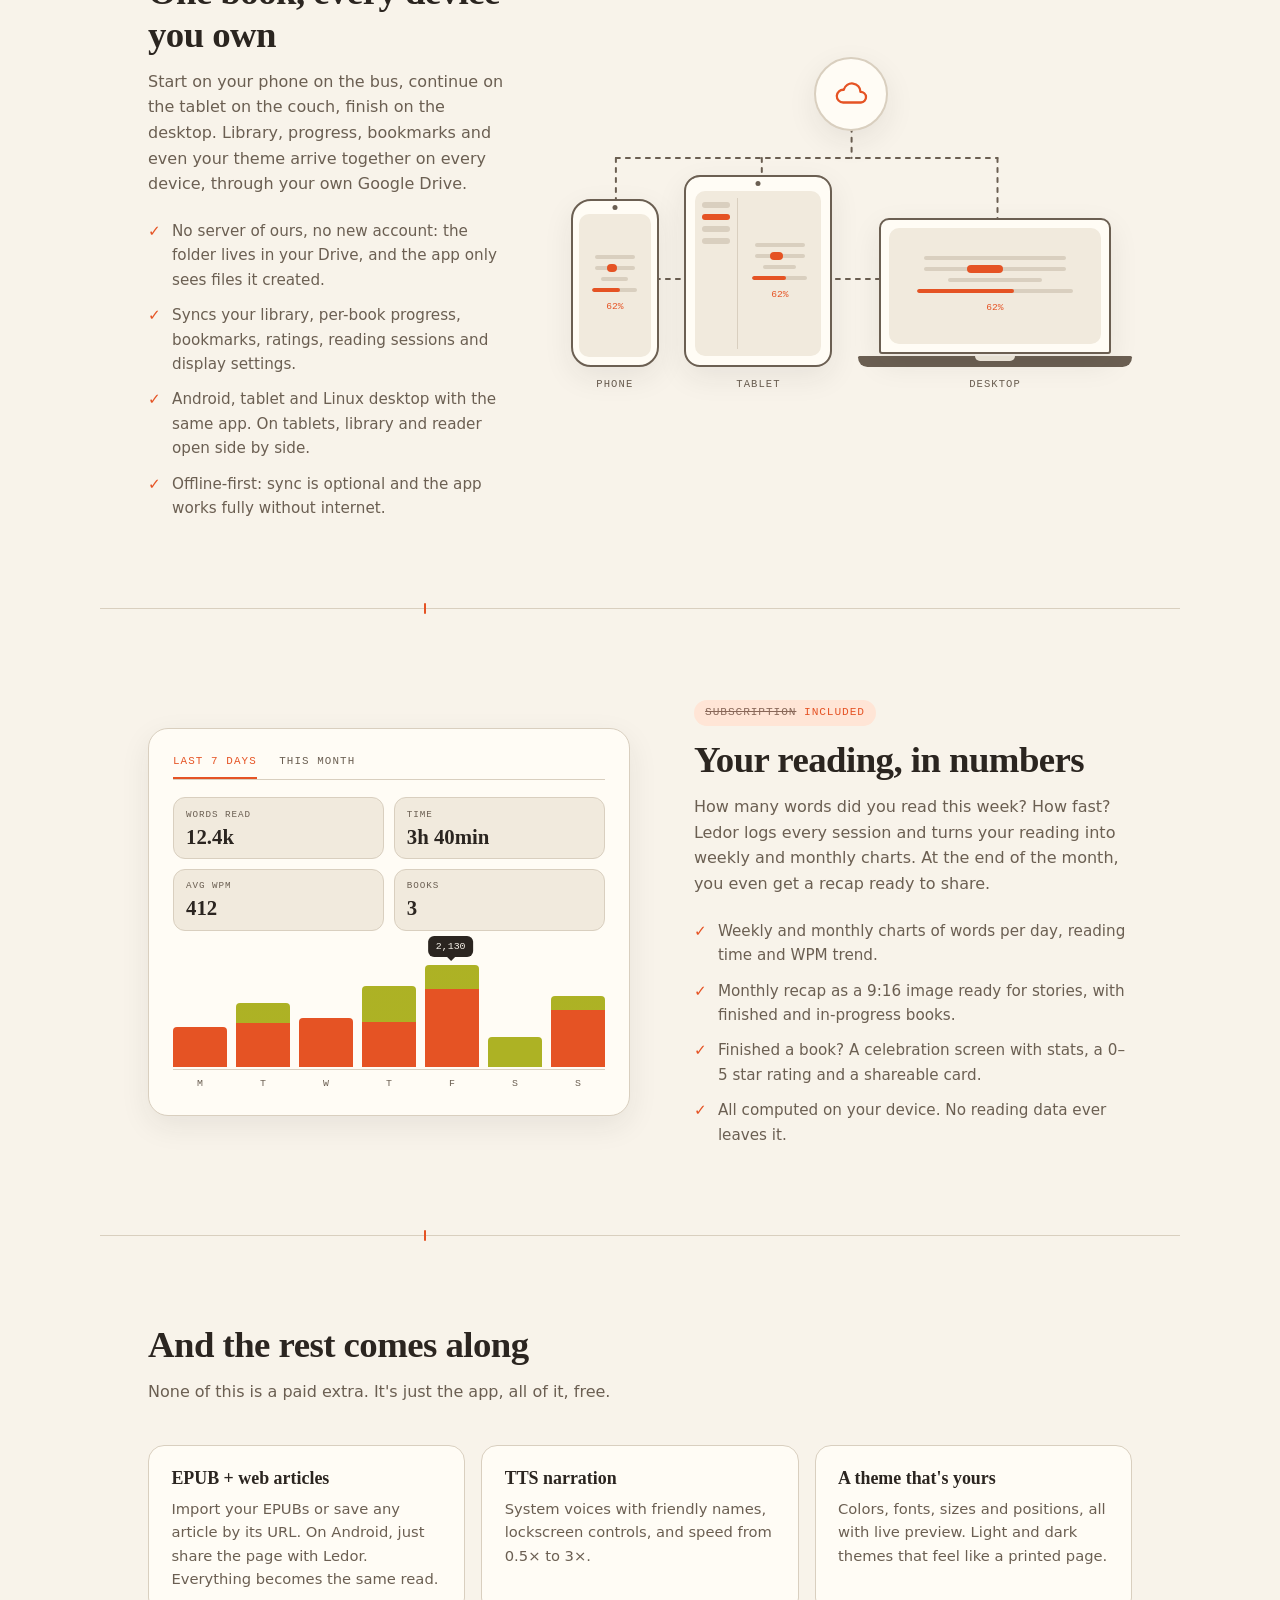
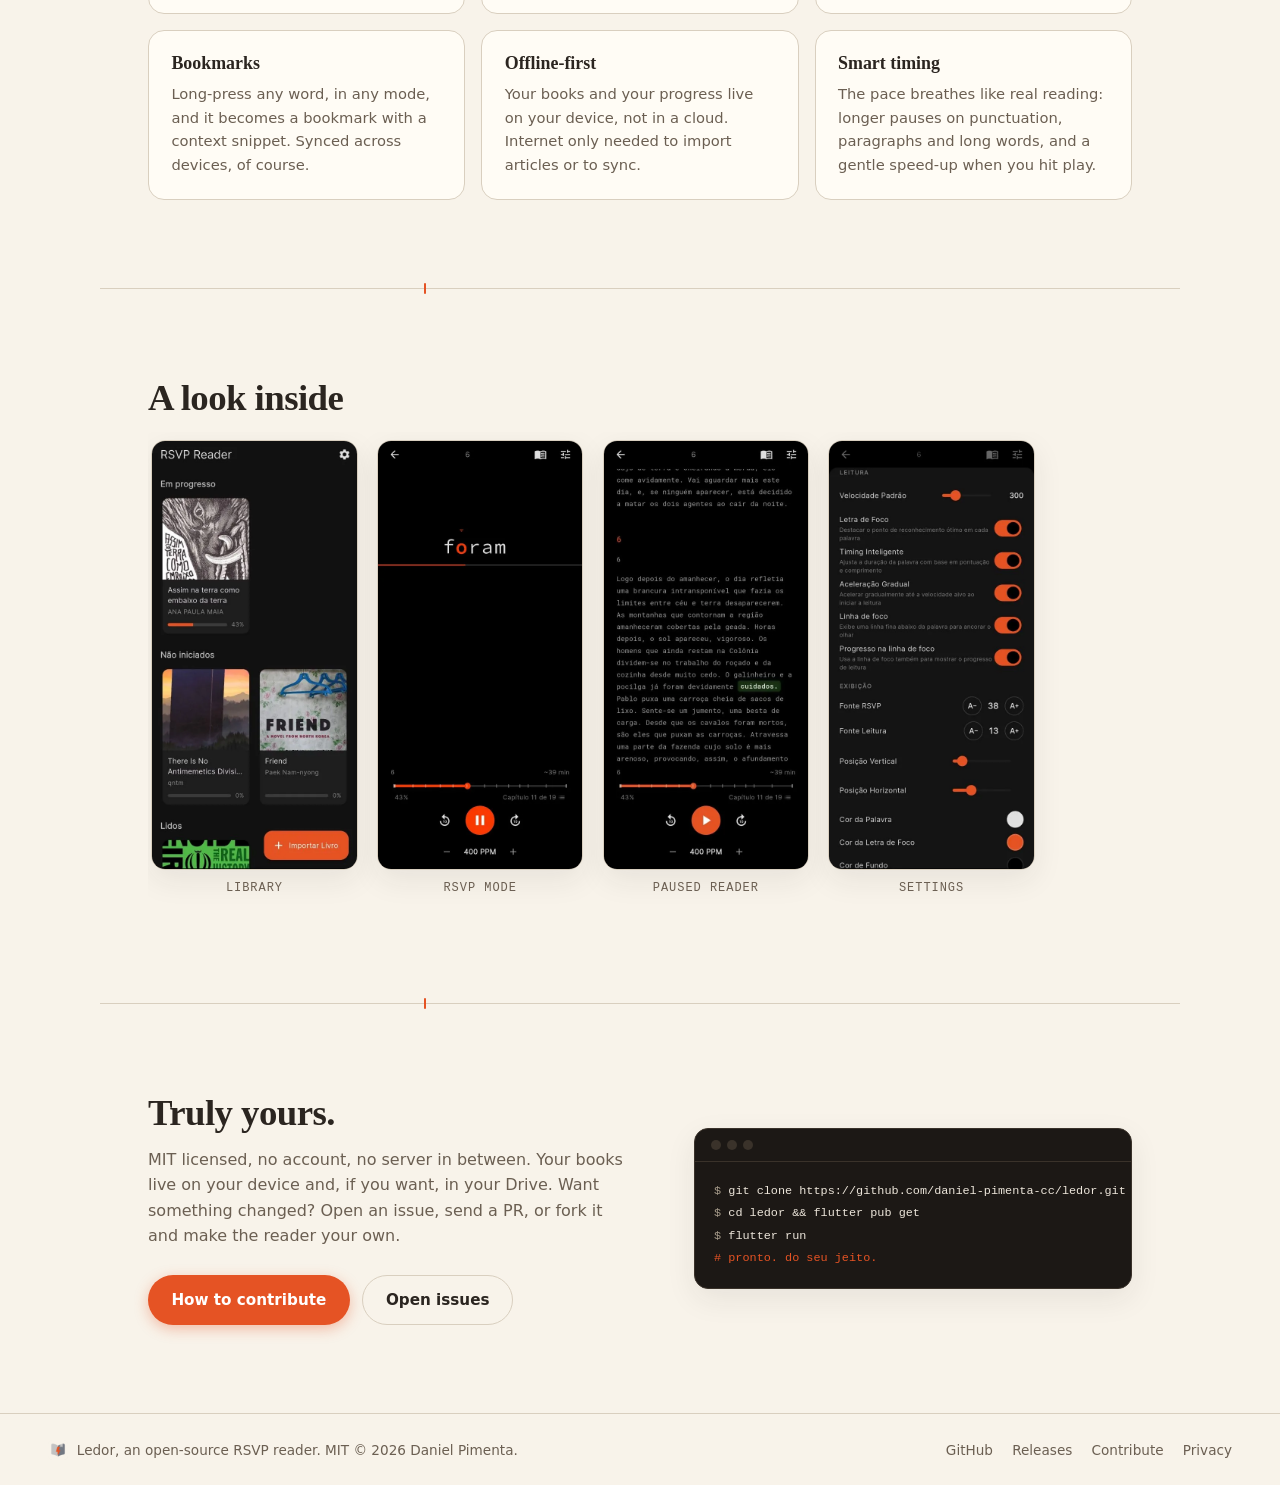
==== commit d16cfda2: "Self-host fonts, drop the Google Fonts third-party request Replace the Google Fonts <link> with inli" ====
--- a/site/index.html
+++ b/site/index.html
@@ -20,11 +20,15 @@
   <meta name="twitter:card" content="summary_large_image">
   <link rel="icon" type="image/png" href="assets/icon-192.png">
   <link rel="apple-touch-icon" href="assets/icon-192.png">
-  <link rel="preconnect" href="https://fonts.googleapis.com">
-  <link rel="preconnect" href="https://fonts.gstatic.com" crossorigin>
-  <link rel="preload" as="style" href="https://fonts.googleapis.com/css2?family=Lora:ital,wght@0,400..700;1,400..700&family=Inter:wght@400..700&family=JetBrains+Mono:wght@400;500&display=swap">
-  <link rel="stylesheet" href="https://fonts.googleapis.com/css2?family=Lora:ital,wght@0,400..700;1,400..700&family=Inter:wght@400..700&family=JetBrains+Mono:wght@400;500&display=swap" media="print" onload="this.media='all'">
-  <noscript><link rel="stylesheet" href="https://fonts.googleapis.com/css2?family=Lora:ital,wght@0,400..700;1,400..700&family=Inter:wght@400..700&family=JetBrains+Mono:wght@400;500&display=swap"></noscript>
+  <link rel="preload" as="font" type="font/woff2" href="/assets/fonts/lora-latin.woff2" crossorigin>
+  <link rel="preload" as="font" type="font/woff2" href="/assets/fonts/inter-latin.woff2" crossorigin>
+  <style>
+    /* self-hosted latin subset — replaces Google Fonts, no third-party request */
+    @font-face { font-family: 'Lora'; font-style: normal; font-weight: 400 700; font-display: swap; src: url(/assets/fonts/lora-latin.woff2) format('woff2'); unicode-range: U+0000-00FF, U+0131, U+0152-0153, U+02BB-02BC, U+02C6, U+02DA, U+02DC, U+0304, U+0308, U+0329, U+2000-206F, U+20AC, U+2122, U+2191, U+2193, U+2212, U+2215, U+FEFF, U+FFFD; }
+    @font-face { font-family: 'Lora'; font-style: italic; font-weight: 400 700; font-display: swap; src: url(/assets/fonts/lora-italic-latin.woff2) format('woff2'); unicode-range: U+0000-00FF, U+0131, U+0152-0153, U+02BB-02BC, U+02C6, U+02DA, U+02DC, U+0304, U+0308, U+0329, U+2000-206F, U+20AC, U+2122, U+2191, U+2193, U+2212, U+2215, U+FEFF, U+FFFD; }
+    @font-face { font-family: 'Inter'; font-style: normal; font-weight: 400 700; font-display: swap; src: url(/assets/fonts/inter-latin.woff2) format('woff2'); unicode-range: U+0000-00FF, U+0131, U+0152-0153, U+02BB-02BC, U+02C6, U+02DA, U+02DC, U+0304, U+0308, U+0329, U+2000-206F, U+20AC, U+2122, U+2191, U+2193, U+2212, U+2215, U+FEFF, U+FFFD; }
+    @font-face { font-family: 'JetBrains Mono'; font-style: normal; font-weight: 400 500; font-display: swap; src: url(/assets/fonts/jetbrains-mono-latin.woff2) format('woff2'); unicode-range: U+0000-00FF, U+0131, U+0152-0153, U+02BB-02BC, U+02C6, U+02DA, U+02DC, U+0304, U+0308, U+0329, U+2000-206F, U+20AC, U+2122, U+2191, U+2193, U+2212, U+2215, U+FEFF, U+FFFD; }
+  </style>
   <script>
     (function () {
       var t = localStorage.getItem('ledor-theme');
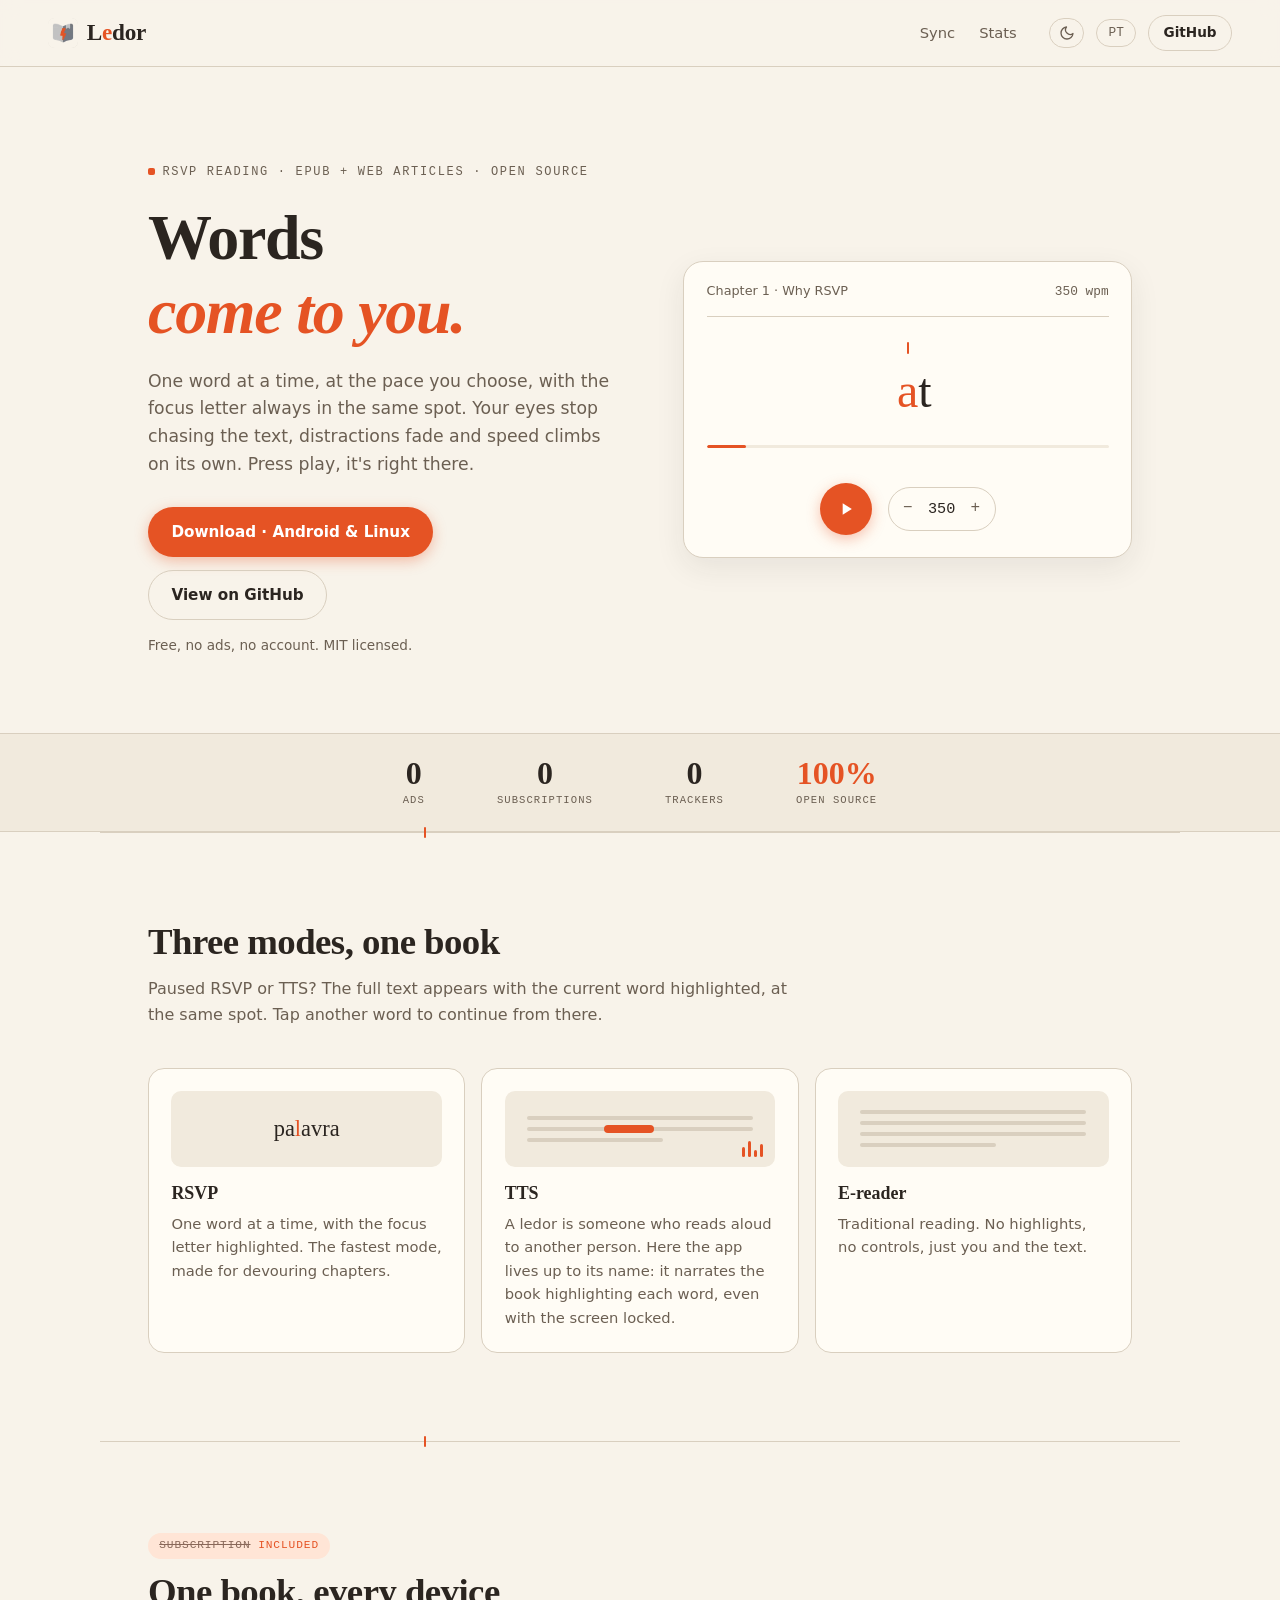
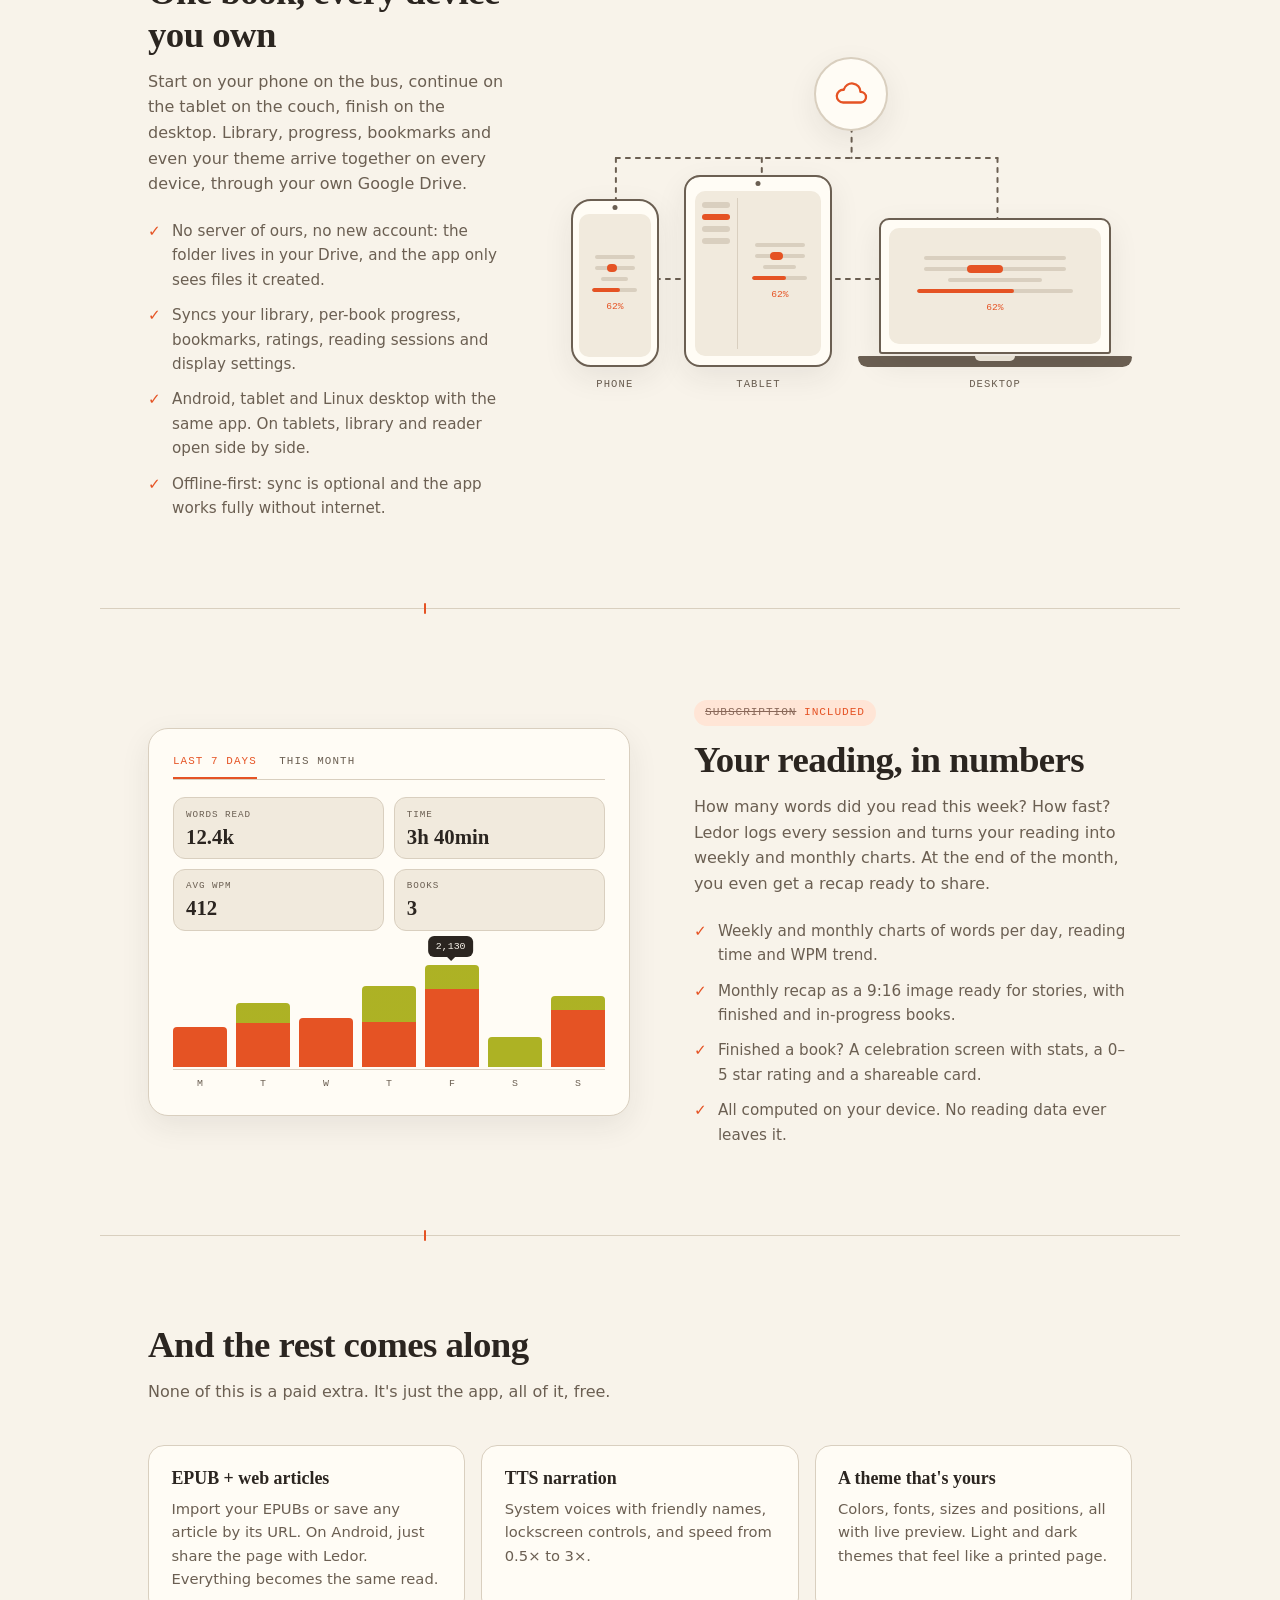
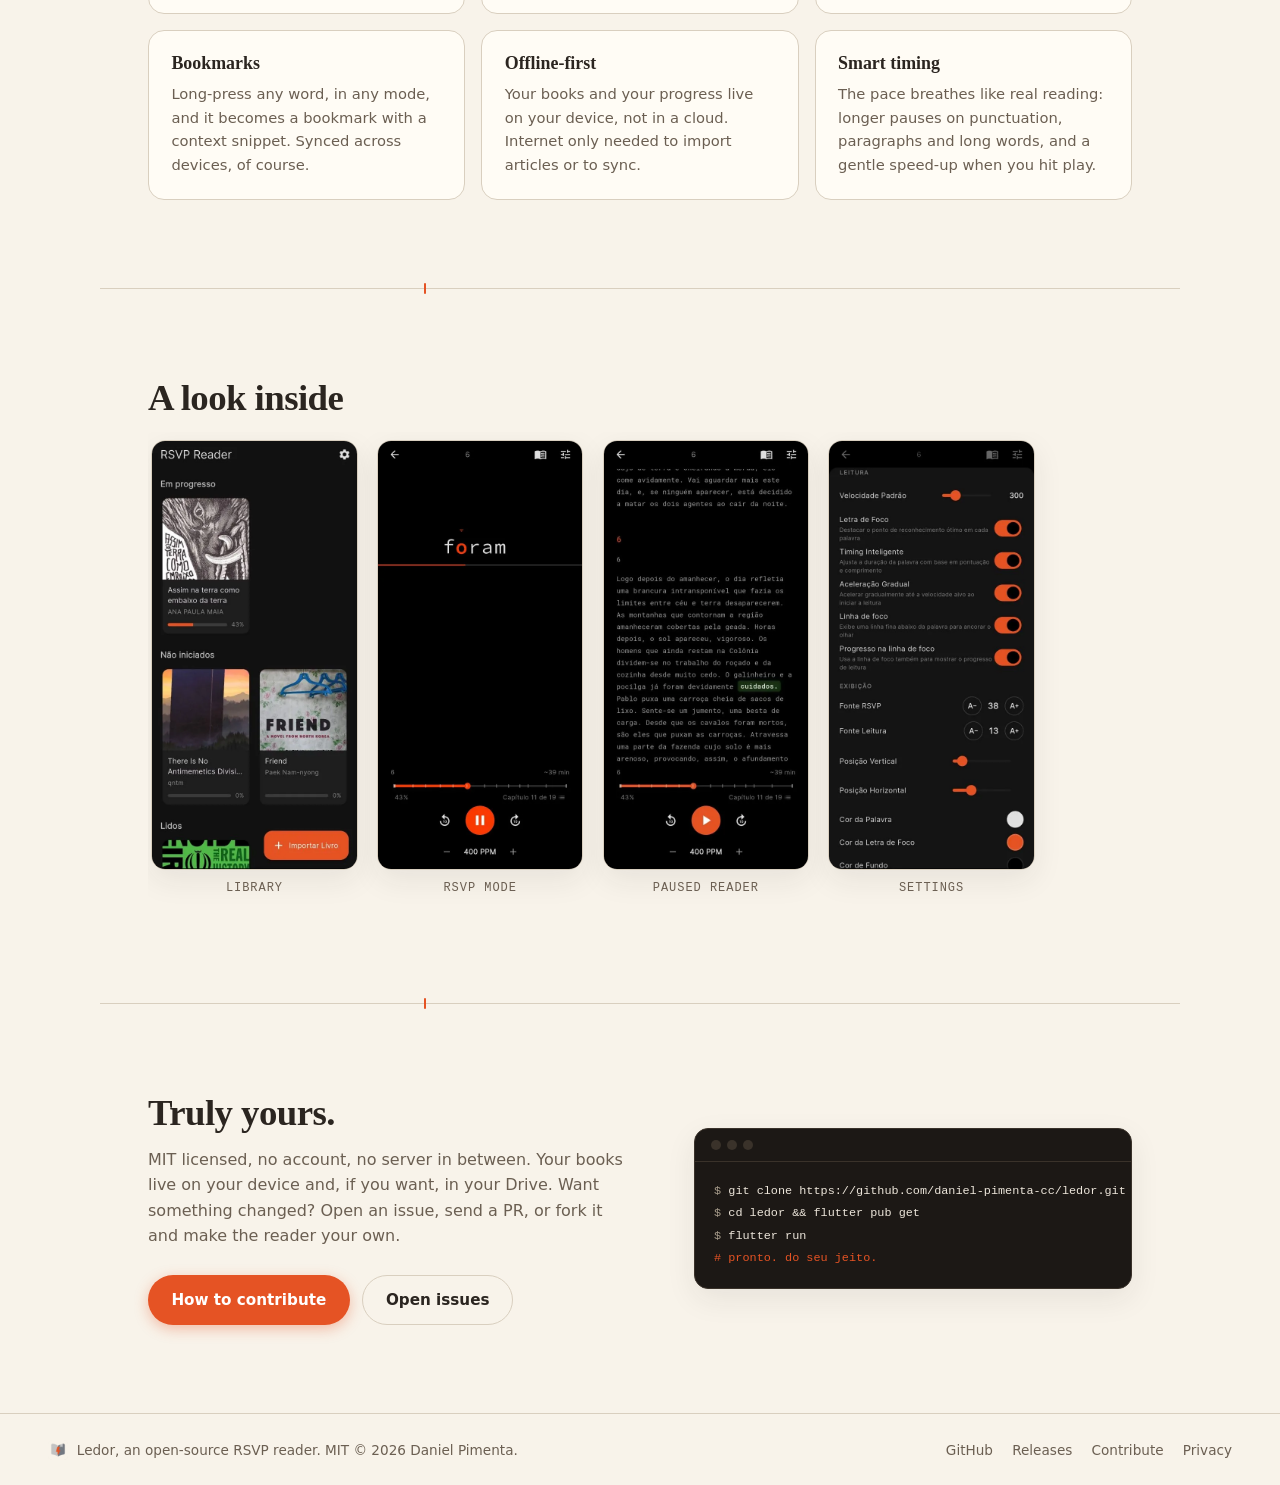
==== commit 20954d2f: "Use a small WebP for the wordmark logo The header/footer wordmark reused the 192x192 favicon PNG (10" ====
--- a/site/index.html
+++ b/site/index.html
@@ -59,7 +59,7 @@
 
 <header class="nav">
   <a class="wordmark" href="#top" aria-label="Ledor">
-    <img src="assets/icon-192.png" alt="" width="30" height="30">
+    <img src="assets/logo-96.webp" alt="" width="30" height="30">
     <span>L<span class="orp">e</span>dor</span>
   </a>
   <nav class="nav-links" aria-label="Seções">
@@ -356,7 +356,7 @@
 
 <footer class="footer">
   <span class="footer-brand">
-    <img src="assets/icon-192.png" alt="" width="20" height="20">
+    <img src="assets/logo-96.webp" alt="" width="20" height="20">
     <span data-i18n="footer.tagline">Ledor, leitor RSVP de código aberto. MIT © 2026 Daniel Pimenta.</span>
   </span>
   <nav class="footer-links" aria-label="Links">
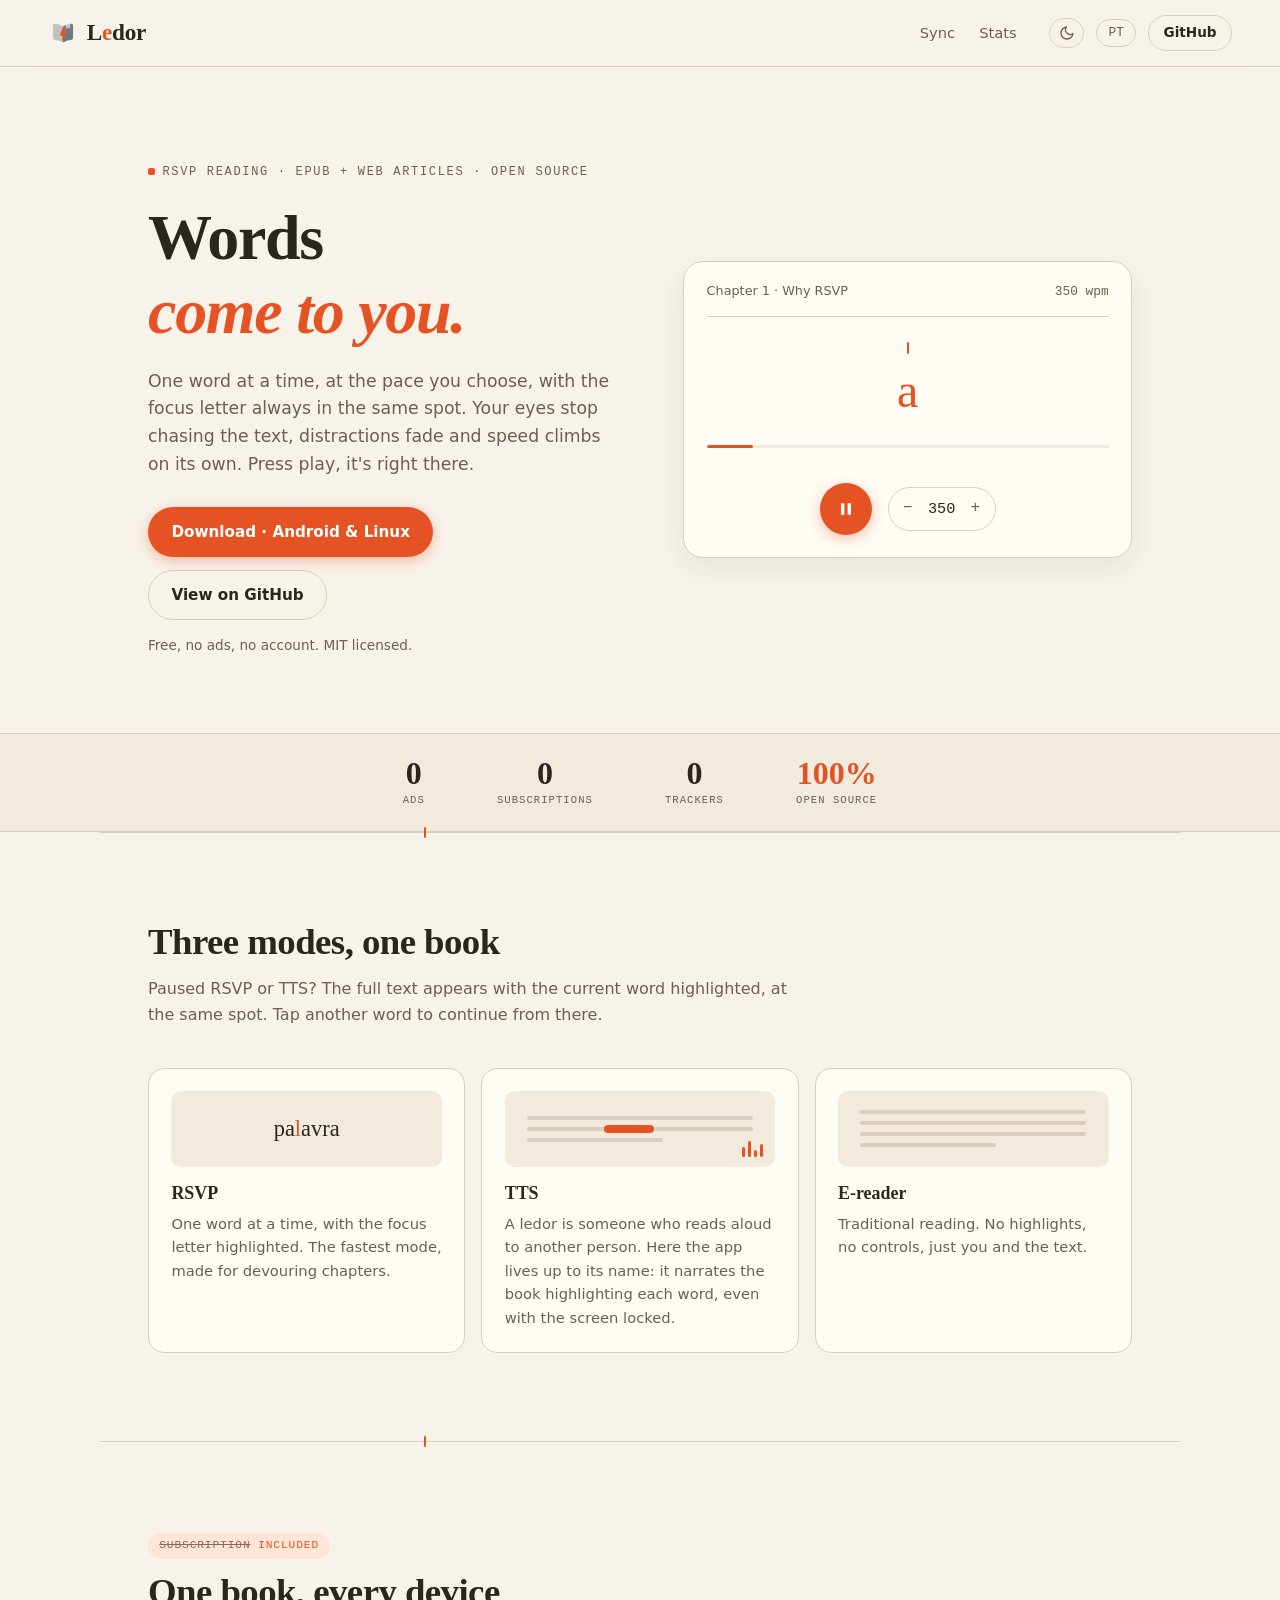
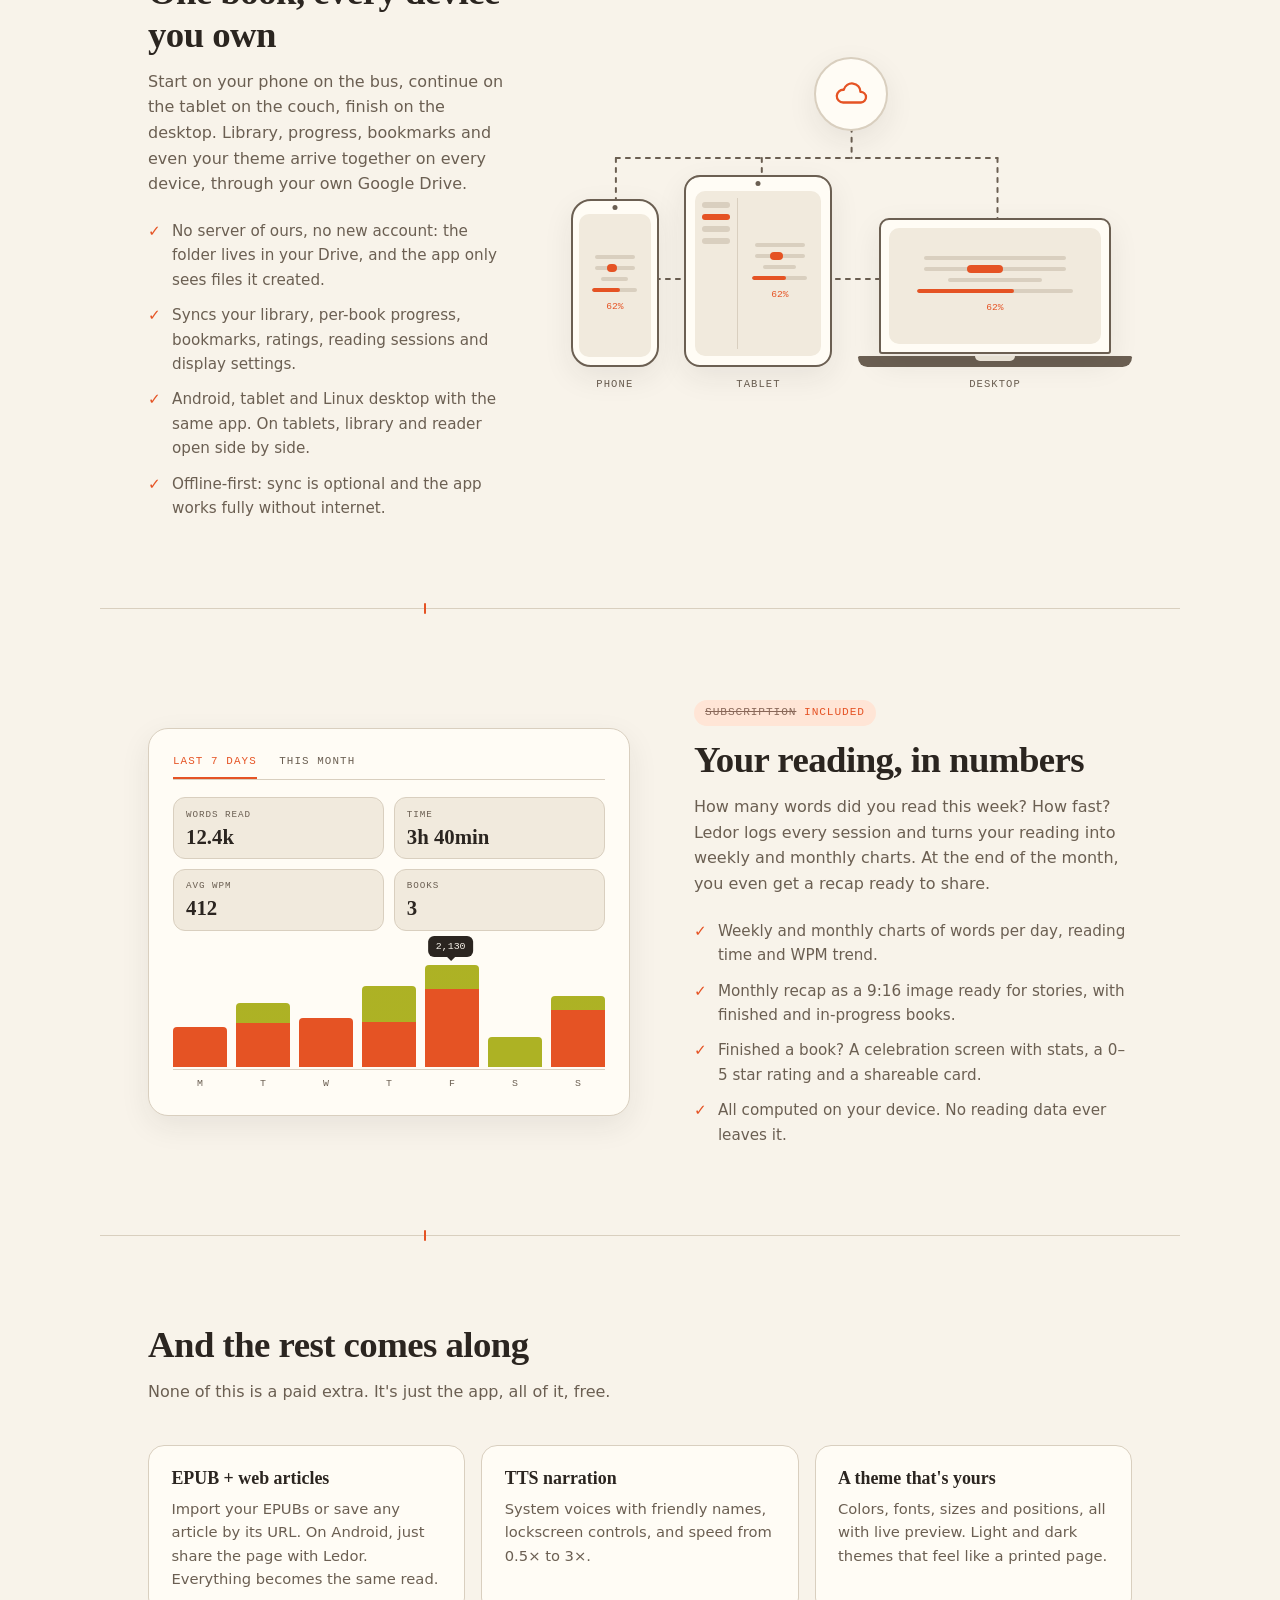
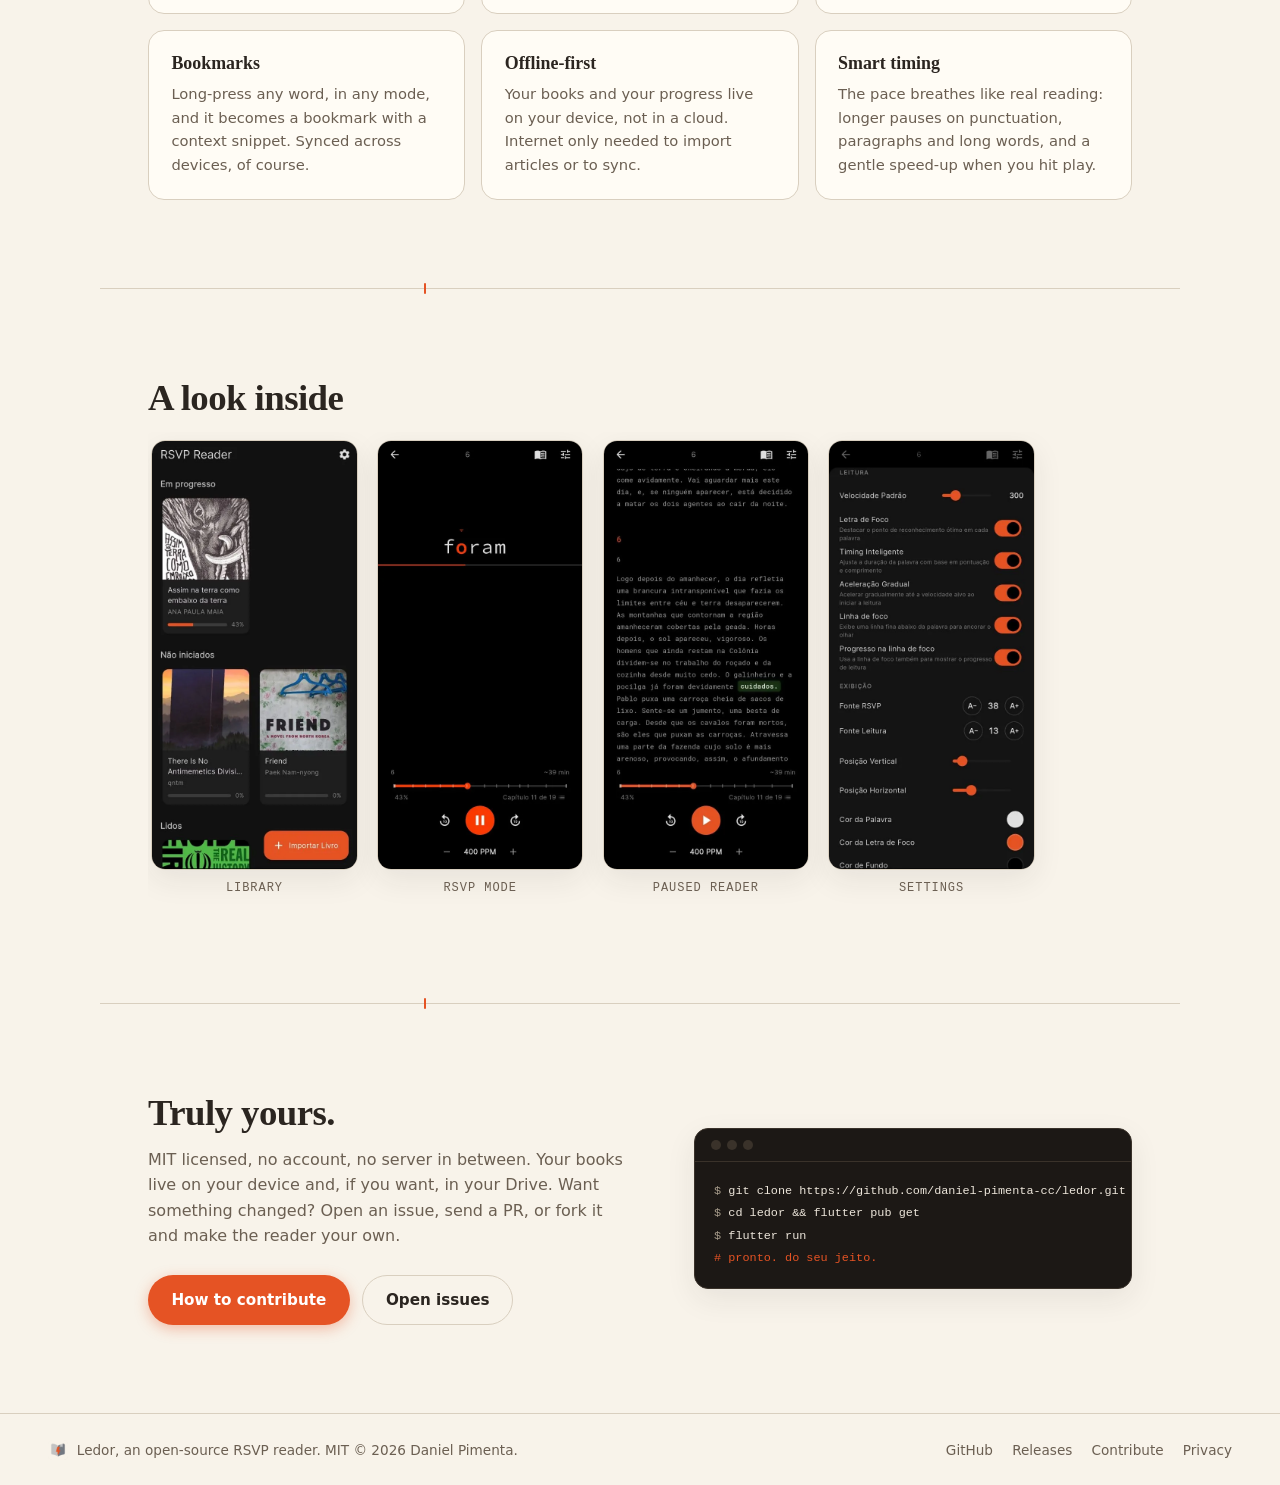
==== commit 0dce7fd1: "Add 'open source RSVP reader' keyword to README and site titles" ====
--- a/site/index.html
+++ b/site/index.html
@@ -3,7 +3,7 @@
 <head>
   <meta charset="UTF-8">
   <meta name="viewport" content="width=device-width, initial-scale=1.0">
-  <title>Ledor · as palavras vêm até você</title>
+  <title>Ledor — open source RSVP reader · as palavras vêm até você</title>
   <meta name="description" content="Leia mais rápido com RSVP. Leitor open source de EPUB e artigos web para Android e Linux. Sync entre aparelhos, estatísticas, TTS. Grátis e sem anúncios.">
   <link rel="canonical" href="https://ledor.app/">
   <meta property="og:type" content="website">
